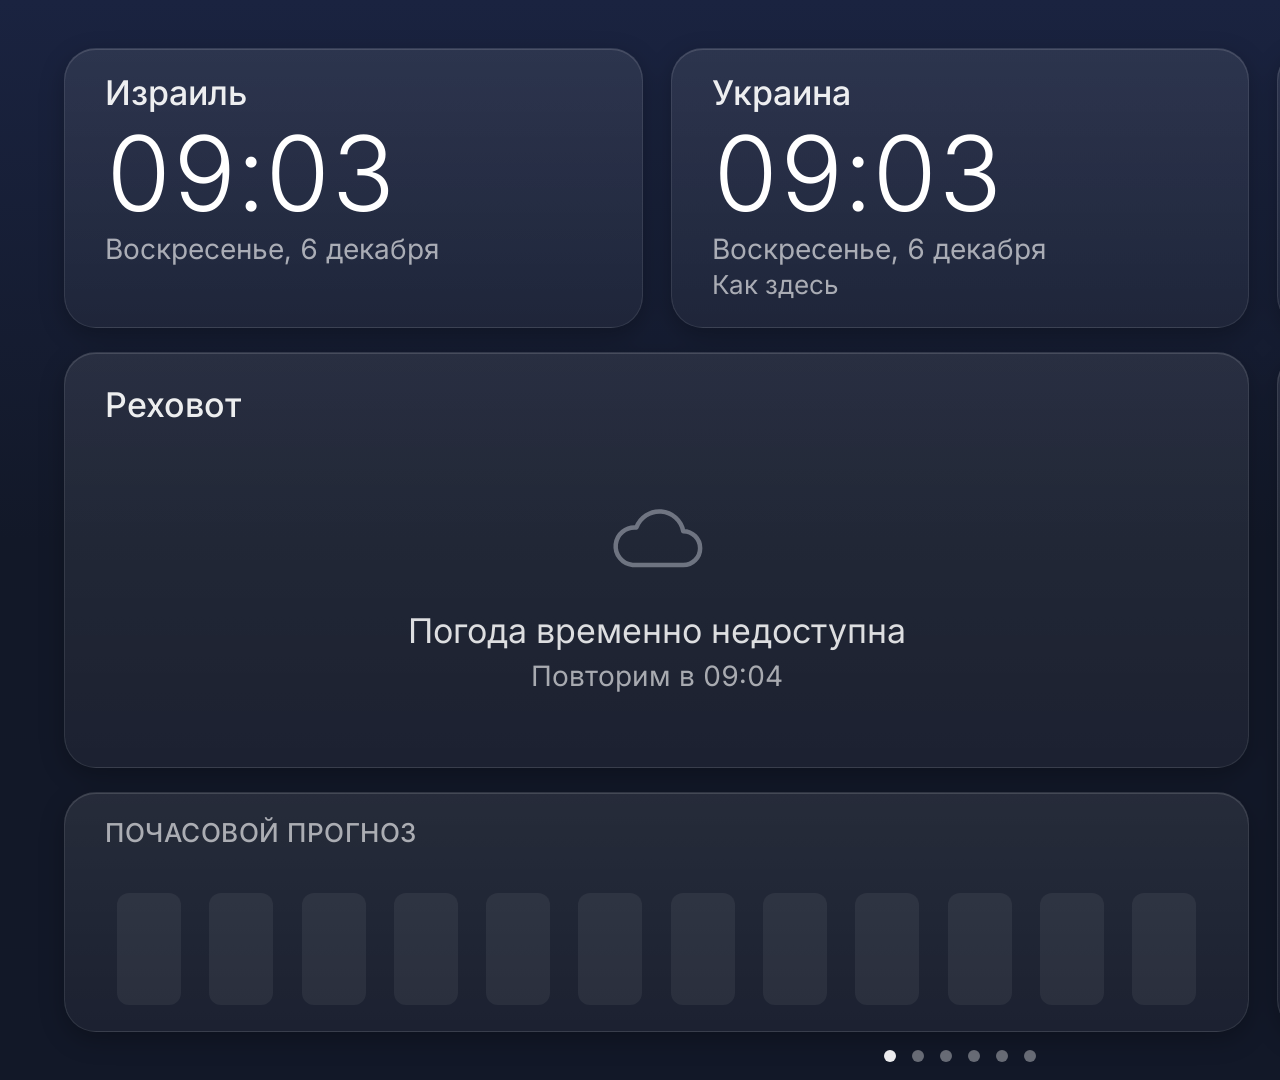
==== index.html @ 5fcef918 "Batch 8: Alerts screen, alert preview, language change refreshes the screen, showcase README in Hebr" ====
<!DOCTYPE html>
<html lang="ru">
<head>
<meta charset="utf-8">
<meta name="viewport" content="width=1920, height=1080">
<title>Home Dashboard</title>
<link rel="stylesheet" href="css/app.css">
<script src="$WEBAPIS/webapis/webapis.js"></script>
</head>
<body>
<div id="stage">
  <section id="screen-main" class="screen is-active">
    <section id="clocks" class="clocks"></section>
    <section class="main">
      <div class="col-left">
        <div id="now" class="card now"></div>
        <div class="card hourly-card">
          <div id="hourly" class="hourly"></div>
          <div id="status" class="status"></div>
        </div>
      </div>
      <div id="daily" class="card daily"></div>
    </section>
  </section>
  <section id="screen-israel" class="screen"></section>
  <section id="screen-news" class="screen"></section>
  <section id="screen-traffic" class="screen"></section>
  <section id="screen-map" class="screen"></section>
  <section id="screen-alerts" class="screen"></section>
  <div id="corner" class="corner"></div>
  <div id="dots" class="dots" dir="ltr"></div>
</div>
<div id="alert" class="alert" role="alert"></div>
<div id="toast" class="toast" role="status"></div>
<script src="js/config.js"></script>
<script src="js/i18n.js"></script>
<script src="js/tz.js"></script>
<script src="js/html.js"></script>
<script src="js/net.js"></script>
<script src="js/refresher.js"></script>
<script src="js/weather.js"></script>
<script src="js/news.js"></script>
<script src="js/ledger.js"></script>
<script src="js/traffic.js"></script>
<script src="js/trafficmap.js"></script>
<script src="js/alerts.js"></script>
<script src="js/alerts-history.js"></script>
<script src="js/screens.js"></script>
<script src="js/icons.js"></script>
<script src="js/view.js"></script>
<script src="js/view-israel.js"></script>
<script src="js/view-news.js"></script>
<script src="js/view-traffic.js"></script>
<script src="js/view-map.js"></script>
<script src="js/view-alert.js"></script>
<script src="js/view-alerts.js"></script>
<script src="js/player-behind.js"></script>
<script src="js/app.js"></script>
</body>
</html>
---- css/app.css ----
/* Home Dashboard — 1920×1080 TV layout, calm Apple-like dark style.
 * Chromium 47: no CSS custom properties, no grid, no backdrop-filter, no font-variant-numeric, no variable
 * fonts — flexbox, semi-transparent fills, static font files and -webkit-font-feature-settings instead.
 * Spacing scale: 8 · 16 · 24 · 32 · 40 (card gutter) · 28 (between cards) · 48/64 (page). Radius: 32 (cards).
 * Type: nothing below 24 px; secondary text never below 62 % white (≥ 4.5:1 on the lightest card). */

/* Inter (SIL OFL 1.1, fonts/OFL.txt): static Light / Regular / Medium, Latin + Cyrillic subsets, plus "≈". */
@font-face { font-family: "Inter"; font-weight: 300; src: url(../fonts/Inter-300-latin.woff2) format("woff2");
  unicode-range: U+0000-00FF, U+0131, U+0152-0153, U+02BB-02BC, U+02C6, U+02DA, U+02DC, U+0304, U+0308, U+0329, U+2000-206F, U+20AC, U+2122, U+2191, U+2193, U+2212, U+2215, U+FEFF, U+FFFD; }
@font-face { font-family: "Inter"; font-weight: 300; src: url(../fonts/Inter-300-cyrillic.woff2) format("woff2");
  unicode-range: U+0301, U+0400-045F, U+0490-0491, U+04B0-04B1, U+2116; }
@font-face { font-family: "Inter"; font-weight: 300; src: url(../fonts/Inter-300-approx.woff2) format("woff2"); unicode-range: U+2248; }
@font-face { font-family: "Inter"; font-weight: 400; src: url(../fonts/Inter-400-latin.woff2) format("woff2");
  unicode-range: U+0000-00FF, U+0131, U+0152-0153, U+02BB-02BC, U+02C6, U+02DA, U+02DC, U+0304, U+0308, U+0329, U+2000-206F, U+20AC, U+2122, U+2191, U+2193, U+2212, U+2215, U+FEFF, U+FFFD; }
@font-face { font-family: "Inter"; font-weight: 400; src: url(../fonts/Inter-400-cyrillic.woff2) format("woff2");
  unicode-range: U+0301, U+0400-045F, U+0490-0491, U+04B0-04B1, U+2116; }
@font-face { font-family: "Inter"; font-weight: 500; src: url(../fonts/Inter-500-latin.woff2) format("woff2");
  unicode-range: U+0000-00FF, U+0131, U+0152-0153, U+02BB-02BC, U+02C6, U+02DA, U+02DC, U+0304, U+0308, U+0329, U+2000-206F, U+20AC, U+2122, U+2191, U+2193, U+2212, U+2215, U+FEFF, U+FFFD; }
@font-face { font-family: "Inter"; font-weight: 500; src: url(../fonts/Inter-500-cyrillic.woff2) format("woff2");
  unicode-range: U+0301, U+0400-045F, U+0490-0491, U+04B0-04B1, U+2116; }
/* Hebrew (news headlines, the alert's original title): Noto Sans Hebrew Regular (SIL OFL 1.1, fonts/OFL-NotoSansHebrew.txt),
   the Hebrew block only, WOFF (Chromium 47 has no guaranteed WOFF2 for it), about 7 KB; loaded only when Hebrew is drawn. */
@font-face { font-family: "Noto Sans Hebrew"; font-weight: 400; src: url(../fonts/NotoSansHebrew-400-hebrew.woff) format("woff");
  unicode-range: U+0590-05FF, U+FB1D-FB4F; }

html, body {
  margin: 0; padding: 0; width: 1920px; height: 1080px; overflow: hidden;
  /* A soft sky over the upper half that fades into the flat base: half the painted area of a full-screen
     gradient (measured 8.0 → 5.1 ms software raster), low contrast against 8-bit banding. */
  background: #121828 linear-gradient(180deg, #1a2340 0%, #121828 100%) no-repeat 0 0;
  background-size: 100% 540px;
  color: #fff;
  font-family: "Inter", "Noto Sans Hebrew", "SamsungOne", "TizenSans", sans-serif;
  font-weight: 400;
  line-height: 1.2;
  -webkit-font-smoothing: antialiased;
  -webkit-font-feature-settings: "tnum" 1;
  font-feature-settings: "tnum" 1;
  cursor: none;
}
body { position: relative; }   /* contains and clips the shifted #stage: the document never grows, the root never repaints */
* { box-sizing: border-box; }

/* The burn-in shift moves this layer; will-change keeps it composited, so a shift repaints nothing. */
#stage {
  position: absolute; left: 0; top: 0; width: 1920px; height: 1080px;
  will-change: transform;
  -webkit-transition: -webkit-transform 6s ease-in-out; transition: transform 6s ease-in-out;
}

/* ---- screens: one on view; the others keep their DOM, invisible (never painted) and at rest in place ---- */
/* A staggered cross-fade: the old screen leaves in 0.3 s, the new one appears from 0.2 s and settles by 0.65 s, so
   the two never stand at half strength together. Total < FADE_MS (700 ms, js/app.js), whose reset runs unseen. */
.screen {
  position: absolute; left: 64px; top: 48px; right: 64px; bottom: 48px;
  display: flex; flex-direction: column;
  opacity: 0; visibility: hidden;
  -webkit-transition: opacity 0.3s ease, -webkit-transform 0.3s ease, visibility 0s linear 0.3s;
  transition: opacity 0.3s ease, transform 0.3s ease, visibility 0s linear 0.3s;
}
.screen.is-active {
  opacity: 1; visibility: visible;
  -webkit-transition: opacity 0.45s ease 0.2s, -webkit-transform 0.45s ease 0.2s, visibility 0s linear 0.2s;
  transition: opacity 0.45s ease 0.2s, transform 0.45s ease 0.2s, visibility 0s linear 0.2s;
}
/* Page dots in the bottom margin, Apple style: the current screen bright, the others quiet. */
.dots { position: absolute; left: 0; right: 0; bottom: 0; height: 48px; display: flex; align-items: center; justify-content: center; }
.dot { width: 12px; height: 12px; border-radius: 6px; margin: 0 8px; background: rgba(255, 255, 255, 0.36);
  -webkit-transition: background-color 0.6s ease; transition: background-color 0.6s ease; }
.dot.is-on { background: rgba(255, 255, 255, 0.92); }
/* The status corner: the right half of the bottom margin (the page dots keep the middle) — a nearby alert, and the
   alert feed's lost connection. Never an "all clear". js/view-alert.js shows fewer names when the line would not fit. */
.corner { position: absolute; left: 1024px; right: 64px; bottom: 0; height: 48px; display: flex; align-items: center; justify-content: flex-end; font-size: 24px; white-space: nowrap; overflow: hidden; }
.corner-line, .nearby, .alerts-offline { display: flex; align-items: center; flex: 0 0 auto; }
.nearby + .alerts-offline { -webkit-margin-start: 32px; }
.nearby { color: #ffc9c2; }
.nearby-dot { width: 10px; height: 10px; border-radius: 5px; -webkit-margin-end: 8px; background: #ff8f85; }
.alerts-offline { color: rgba(255, 255, 255, 0.62); }
.offline-dot { width: 10px; height: 10px; border-radius: 5px; -webkit-margin-end: 8px; border: 2px solid rgba(255, 207, 138, 0.9); }

/* ---- cards ------------------------------------------------------------------------------------ */
.card {
  position: relative;
  border-radius: 32px;
  background: rgba(255, 255, 255, 0.065);
  background: linear-gradient(180deg, rgba(255, 255, 255, 0.085) 0%, rgba(255, 255, 255, 0.045) 100%);
  border: 1px solid rgba(255, 255, 255, 0.09);
  box-shadow: inset 0 1px 0 rgba(255, 255, 255, 0.14), 0 8px 24px rgba(0, 0, 0, 0.25);   /* glass edge + soft lift */
  overflow: hidden;
}
.card-title {
  font-size: 26px; font-weight: 500; letter-spacing: 0.02em;
  -webkit-font-feature-settings: normal; font-feature-settings: normal;   /* tabular punctuation spaces "7-DAY" apart */
  color: rgba(255, 255, 255, 0.62);
  text-transform: uppercase;
}
.icon { display: block; fill: none; stroke-width: 3; stroke-linecap: round; stroke-linejoin: round; }
.ic-sun { stroke: #ffd58f; }
.ic-moon { stroke: #d8dcff; }
.ic-cloud { stroke: #e3e9f3; }
.ic-fog { stroke: rgba(227, 233, 243, 0.7); }
.ic-rain, .ic-drizzle { stroke: #8ec5ff; }
.ic-snow { stroke: #eaf5ff; fill: #eaf5ff; }
.ic-bolt { stroke: #ffe28f; }
.skeleton { border-radius: 12px; background: rgba(255, 255, 255, 0.06); }

/* ---- clocks ----------------------------------------------------------------------------------- */
/* Vertical budget (984 px inside the page padding): clocks 280 · 24 · current 416 · 24 · hourly 240. */
.clocks { display: flex; height: 280px; flex: 0 0 280px; }
.clock { flex: 1 1 0; -webkit-margin-end: 28px; padding: 24px 40px; display: flex; flex-direction: column; }
.clock:last-child { -webkit-margin-end: 0; }
.clock.is-night { background: linear-gradient(180deg, rgba(150, 160, 255, 0.075) 0%, rgba(255, 255, 255, 0.03) 100%); }
.clock-head { display: flex; align-items: center; height: 40px; }
.clock-city { font-size: 34px; font-weight: 500; color: rgba(255, 255, 255, 0.92); }
.clock-time { font-size: 104px; font-weight: 300; line-height: 1; height: 104px; margin-top: 8px; letter-spacing: -0.01em; white-space: nowrap; }
.clock-time .approx { font-size: 40px; color: rgba(255, 255, 255, 0.62); margin-right: 8px; vertical-align: 0.9em; }
.clock-time.is-unknown { font-size: 40px; font-weight: 400; line-height: 104px; color: rgba(255, 255, 255, 0.62); }
.clock-date { font-size: 28px; color: rgba(255, 255, 255, 0.62); margin-top: 8px; white-space: nowrap; }
.clock-meta { display: flex; align-items: center; justify-content: space-between; margin-top: auto; min-height: 36px; }
.clock-diff { font-size: 26px; color: rgba(255, 255, 255, 0.62); white-space: nowrap; }
.clock-weather { display: flex; align-items: center; }
.clock-weather .icon { width: 40px; height: 40px; -webkit-margin-end: 8px; stroke-width: 4.5; }
.clock-temp { font-size: 30px; font-weight: 400; color: rgba(255, 255, 255, 0.85); }
.clock-weather.is-stale .clock-temp { color: rgba(255, 255, 255, 0.62); }
.clock-weather.is-stale .icon { opacity: 0.62; }

/* ---- main area: the daily card is exactly one clock column wide, so the column seams line up ---- */
.main { display: flex; flex: 1 1 auto; margin-top: 24px; min-height: 0; }
.col-left { display: flex; flex-direction: column; flex: 1 1 auto; -webkit-margin-end: 28px; min-width: 0; }
.daily { flex: 0 0 auto; width: calc((100% - 56px) / 3); padding: 32px 40px; }

/* current weather */
.now { flex: 1 1 auto; padding: 32px 40px 24px; display: flex; flex-direction: column; }
.now-top { display: flex; justify-content: space-between; }
.now-main { min-width: 0; }
.now-place { font-size: 34px; font-weight: 500; color: rgba(255, 255, 255, 0.92); }
.now-temp { font-size: 136px; font-weight: 300; line-height: 1; margin-top: 4px; text-indent: -6px; }   /* optical alignment of the big digits */
.now.is-stale .now-temp { color: rgba(255, 255, 255, 0.62); }
.now-cond { font-size: 36px; color: rgba(255, 255, 255, 0.9); margin-top: 4px; }
.now-sub { font-size: 28px; color: rgba(255, 255, 255, 0.62); margin-top: 4px; white-space: nowrap; }
.now-sub span { display: inline-block; }
.now-sub span + span { -webkit-margin-start: 24px; }
.now-icon .icon { width: 210px; height: 210px; margin: 8px 0 0 0; stroke-width: 1.6; }
.now-icon .ic-cloud { fill: rgba(227, 233, 243, 0.1); }
.now-icon .ic-sun circle { fill: rgba(255, 213, 143, 0.18); }
.now-icon .ic-moon path { fill: rgba(216, 220, 255, 0.14); }
.details { display: flex; margin-top: auto; padding-top: 16px; border-top: 1px solid rgba(255, 255, 255, 0.08); }
.detail { flex: 1 1 0; display: flex; align-items: center; }
.detail .icon { width: 44px; height: 44px; -webkit-margin-end: 16px; flex: 0 0 44px; stroke-width: 4; }
.detail .icon g { stroke: rgba(255, 255, 255, 0.72); }                  /* one quiet tint for detail glyphs */
.detail-text { display: flex; flex-direction: column; }
.detail-label { font-size: 24px; color: rgba(255, 255, 255, 0.62); }
.detail-value { font-size: 30px; color: rgba(255, 255, 255, 0.92); white-space: nowrap; }
/* no data yet / unavailable: one calm message in the middle of the card */
.empty-state { flex: 1 1 auto; display: flex; flex-direction: column; align-items: center; justify-content: center; text-align: center; }
.empty-state .icon { width: 120px; height: 120px; stroke-width: 2.4; opacity: 0.4; }
.empty-text { font-size: 34px; color: rgba(255, 255, 255, 0.85); margin-top: 16px; }
.empty-sub { font-size: 28px; color: rgba(255, 255, 255, 0.62); margin-top: 8px; }

/* hourly strip */
.hourly-card { flex: 0 0 240px; margin-top: 24px; padding: 24px 40px; }
.hours { display: flex; justify-content: space-between; margin-top: 8px; }
.hour { display: flex; flex-direction: column; align-items: center; width: 88px; }
.hour-label { font-size: 24px; color: rgba(255, 255, 255, 0.62); white-space: nowrap; }
.hour.is-now .hour-label { color: #fff; font-weight: 500; }
.hour .icon { width: 52px; height: 52px; margin-top: 8px; stroke-width: 3.5; }
.hour-pop { font-size: 24px; color: #8ec5ff; height: 24px; line-height: 24px; }
.hour-temp { font-size: 32px; color: rgba(255, 255, 255, 0.92); }
.hour.is-empty .skeleton { width: 64px; height: 112px; margin-top: 8px; }
.status { position: absolute; right: 40px; top: 24px; font-size: 24px; color: rgba(255, 255, 255, 0.62); display: flex; align-items: center; }
.status-dot { width: 10px; height: 10px; border-radius: 5px; -webkit-margin-end: 8px; background: rgba(140, 230, 180, 0.7); }
.status.is-stale { color: rgba(255, 214, 150, 0.85); }
.status.is-stale .status-dot { background: #ffcf8a; }
.status.is-failed { color: rgba(255, 214, 150, 0.85); }        /* a failure the header says (e.g. both news feeds down): amber like stale */
.status.is-failed .status-dot { background: #ffcf8a; }

/* 7-day list */
.days { margin-top: 8px; }
.day { display: flex; align-items: center; height: 82px; border-top: 1px solid rgba(255, 255, 255, 0.07); }
.day:first-child { border-top: 0; }
.day-name { width: 136px; font-size: 30px; color: rgba(255, 255, 255, 0.92); white-space: nowrap; }
/* the icon is centred on the row; the chance of rain hangs below it and never moves it */
.day-icon { position: relative; width: 72px; height: 82px; }
.day-icon .icon { position: absolute; left: 14px; top: 19px; width: 44px; height: 44px; stroke-width: 4; }
.day-pop { position: absolute; left: 0; right: 0; top: 61px; text-align: center; font-size: 24px; line-height: 20px; color: #8ec5ff; }
.day-min { width: 72px; text-align: end; font-size: 30px; color: rgba(255, 255, 255, 0.62); }
.day-max { width: 72px; text-align: end; font-size: 30px; color: rgba(255, 255, 255, 0.95); }
.range { position: relative; flex: 1 1 auto; height: 16px; -webkit-margin-start: 16px; -webkit-margin-end: 8px; }
.range:before { content: ""; position: absolute; left: 0; right: 0; top: 4px; height: 8px; border-radius: 4px; background: rgba(255, 255, 255, 0.1); }
/* each fill shows its slice of one week-wide gradient (background-size / -position set per bar) */
.range-fill { position: absolute; top: 4px; height: 8px; border-radius: 4px; background-repeat: no-repeat;
  background-image: linear-gradient(90deg, #8fd0ff 0%, #b9e6c9 50%, #ffcf8a 100%); }
.range-dot { position: absolute; top: 0; width: 16px; height: 16px; border-radius: 8px; background: #fff; border: 3px solid #1c2440; }
.day.is-empty .skeleton { flex: 1 1 auto; height: 24px; }

/* ---- News, Traffic and the alert are mostly words: proportional figures (tabular ones space out hyphens, as in
   "Тель-Авив"); only the figures that change in place stay tabular. */
#screen-news, #screen-traffic, #screen-map, #screen-alerts, .corner, .alert { -webkit-font-feature-settings: normal; font-feature-settings: normal; }
.screen-status, .news-time, .tw-time, .tw-km, .chip, .alert-since { -webkit-font-feature-settings: "tnum" 1; font-feature-settings: "tnum" 1; }

/* ---- Israel weather: three region cards on the clocks' grid; the day rows are the main 7-day list's (.day) ---- */
.israel-body { flex-direction: row; }
.region { flex: 1 1 0; min-width: 0; -webkit-margin-end: 28px; padding: 28px 40px 24px; display: flex; flex-direction: column; }
.region:last-child { -webkit-margin-end: 0; }
.region-head { display: flex; align-items: baseline; white-space: nowrap; -webkit-font-feature-settings: normal; font-feature-settings: normal; }   /* words: no spaced hyphens */
.region-name { font-size: 34px; font-weight: 500; color: rgba(255, 255, 255, 0.92); }
.region-city { -webkit-margin-start: 16px; font-size: 26px; color: rgba(255, 255, 255, 0.62); }
.region-now { display: flex; justify-content: space-between; align-items: center; margin-top: 8px; }
.region-temp { font-size: 136px; font-weight: 300; line-height: 1; margin-top: 8px; text-indent: -6px; }   /* the main card's figure */
.region.is-stale .region-temp { color: rgba(255, 255, 255, 0.62); }
.region-cond { margin-top: 8px; font-size: 34px; color: rgba(255, 255, 255, 0.9); white-space: nowrap; }   /* its own line: «Преимущественно ясно» never meets the icon */
.region-icon .icon { width: 168px; height: 168px; stroke-width: 1.7; }
.region-icon .ic-cloud { fill: rgba(227, 233, 243, 0.1); }
.region-icon .ic-sun circle { fill: rgba(255, 213, 143, 0.18); }
.region-icon .ic-moon path { fill: rgba(216, 220, 255, 0.14); }
.region-sub { margin-top: 8px; font-size: 28px; color: rgba(255, 255, 255, 0.62); }
.region-part { display: inline-block; white-space: nowrap; }   /* «Вітер 14 км/год» whole: the line wraps only between the parts */
/* the days fill the rest of the card, rows spread evenly: no empty band at the bottom */
.region-days-title { margin-top: 32px; }
.region .days { margin-top: 8px; flex: 1 1 auto; display: flex; flex-direction: column; justify-content: space-between; }

/* ---- News and Traffic share a header: the screen's name on the left, its status line on the right ------- */
/* The header reserves two lines (72 px): the title and the status line share the first 48 px, the traffic note has the
   24 px under them, so a note never moves the status line or anything below (the body starts at the same y). */
.screen-head { display: flex; align-items: flex-start; justify-content: space-between; height: 72px; flex: 0 0 72px; padding: 0 41px; }
.screen-title { margin: 0; height: 48px; line-height: 48px; font-size: 40px; font-weight: 500; color: rgba(255, 255, 255, 0.92); letter-spacing: -0.005em; }
.status.screen-status { position: static; height: 48px; }
.head-side { display: flex; flex-direction: column; align-items: flex-end; }   /* the status line, and under it the note */
.status-note { display: none; font-size: 24px; line-height: 24px; color: rgba(255, 214, 150, 0.85); white-space: nowrap; }
.status-note.is-on { display: block; }
.screen-body { display: flex; flex: 1 1 auto; min-height: 0; }
.ic-car, .ic-news, .ic-warning { stroke: rgba(255, 255, 255, 0.85); }

/* ---- News: two columns («Израиль», «Экономика Израиля»), five row slots each; the slots of both columns have one
   height, so row n on the left and on the right start on one line. A headline is a fixed two-line box. ---------- */
.news-body { flex-direction: row; }
.news-col { flex: 1 1 0; min-width: 0; padding: 28px 40px 16px; display: flex; flex-direction: column; }
.news-col + .news-col { -webkit-margin-start: 28px; }
.news-col-head { display: flex; align-items: center; height: 48px; flex: 0 0 48px; white-space: nowrap; }
.src-dot { width: 12px; height: 12px; border-radius: 6px; -webkit-margin-end: 16px; flex: 0 0 12px; }
.src-dot.src-newsru, .src-dot.src-ynet, .src-dot.src-pravda { background: #8ec5ff; }        /* the news column */
.src-dot.src-newsrufin, .src-dot.src-globes, .src-dot.src-epravda { background: #c9b8ff; }  /* the economy column: a source colour, never the fresh status green */
.news-col-title { font-size: 34px; font-weight: 500; color: rgba(255, 255, 255, 0.92); }
.news-col-head .src-name { -webkit-margin-start: 16px; font-size: 24px; color: rgba(255, 255, 255, 0.62); }
.news-col-state { -webkit-margin-start: auto; -webkit-padding-start: 16px; font-size: 24px; color: rgba(255, 214, 150, 0.85); }
.news-rows { flex: 1 1 auto; min-height: 0; display: flex; flex-direction: column; margin-top: 8px; }
.news-row { flex: 1 1 0; min-height: 0; display: flex; flex-direction: column; justify-content: center; border-top: 1px solid rgba(255, 255, 255, 0.07); }
.news-row:first-child { border-top: 0; }
.news-time { font-size: 24px; color: rgba(255, 255, 255, 0.62); white-space: nowrap; }
/* Two lines at most, always two lines tall: no measuring, and row n lines up across the columns; a longer headline ends
   with an ellipsis (on the left in Hebrew). */
.news-title { margin-top: 6px; height: 80px; overflow: hidden; font-size: 32px; line-height: 40px; color: rgba(255, 255, 255, 0.92);
  display: -webkit-box; -webkit-box-orient: vertical; -webkit-line-clamp: 2; }
.news-col-empty { flex: 1 1 auto; display: flex; align-items: center; justify-content: center; font-size: 28px; color: rgba(255, 255, 255, 0.62); }
.news-col-empty.is-failed { color: rgba(255, 214, 150, 0.85); }   /* a failure, amber like .news-col-state — never a neutral "no data" */
.news-empty, .traffic-empty { flex: 1 1 auto; display: flex; }

/* ---- Traffic: two columns of five widgets (routes «Города», «Рядом»; the main roads are on the map screen), one
   rhythm: 28 px between widgets and between the columns. Every widget has the same three rows — name + chip, time +
   length, bar — so rows line up across the screen. ---- */
.traffic-body { flex-direction: row; }
.tcol { flex: 1 1 0; min-width: 0; display: flex; flex-direction: column; -webkit-margin-end: 28px; }
.tcol:last-child { -webkit-margin-end: 0; }
.tcol-title { height: 32px; flex: 0 0 32px; line-height: 32px; padding: 0 24px; white-space: nowrap; }
.tw { flex: 1 1 0; min-height: 0; margin-top: 28px; padding: 18px 24px 20px; display: flex; flex-direction: column; justify-content: space-between; border-radius: 28px; }
.tw-top { display: flex; justify-content: space-between; align-items: center; }
.tw-name { min-width: 0; font-size: 28px; font-weight: 500; color: rgba(255, 255, 255, 0.92); white-space: nowrap; }
.tw-mid { display: flex; justify-content: space-between; align-items: baseline; }
.tw-time { font-size: 52px; font-weight: 300; line-height: 1; white-space: nowrap; letter-spacing: -0.01em; }
.tw-time .unit { font-size: 30px; color: rgba(255, 255, 255, 0.62); }   /* "38 мин": the figure leads */
.tw.is-stale .tw-time { color: rgba(255, 255, 255, 0.62); }
.tw-time.is-none { color: rgba(255, 255, 255, 0.62); }   /* no time: a quiet dash keeps the slot (62 % = the legibility floor) */
.tw-km, .tnodata { font-size: 24px; color: rgba(255, 255, 255, 0.62); white-space: nowrap; }
.chip { flex: 0 0 auto; -webkit-margin-start: 12px; padding: 2px 12px; border-radius: 18px; font-size: 24px; font-weight: 500; white-space: nowrap; }
.chip.lv-ok { color: #a3eac4; background: rgba(140, 230, 180, 0.13); }
.chip.lv-slow { color: #ffd59a; background: rgba(255, 207, 138, 0.13); }
.chip.lv-jam { color: #ffaaa1; background: rgba(255, 140, 128, 0.15); }
.tw.is-stale .chip { color: rgba(255, 255, 255, 0.62); background: rgba(255, 255, 255, 0.08); }   /* quiet, not faded: 62 % white is the legibility floor */
/* the time bar: the free-flow part quiet, the delay in the level's colour */
.tbar { position: relative; height: 8px; border-radius: 4px; background: rgba(255, 255, 255, 0.07); overflow: hidden; }
.tbar-free { position: absolute; left: 0; top: 0; bottom: 0; border-radius: 4px; background: rgba(255, 255, 255, 0.3); }
.tbar-delay { position: absolute; top: 0; bottom: 0; border-radius: 0 4px 4px 0; }
.tbar-delay.lv-ok { background: #8ce6b4; }
.tbar-delay.lv-slow { background: #ffcf8a; }
.tbar-delay.lv-jam { background: #ff8f80; }

/* ---- Traffic map: one Mapbox live-traffic image filling the glass card, a home dot on Rehovot, the attribution ---- */
.map-card { flex: 1 1 auto; background: #0e1424; }   /* the night map's own ground until the image is in */
.map-layer { position: absolute; left: 0; top: 0; right: 0; bottom: 0; }
.map-img { position: absolute; left: 0; top: 0; width: 100%; height: 100%; display: block; }
/* Rehovot: a small white dot with a soft halo, placed by js (Web Mercator); hidden until there is an image under it */
.map-home { display: none; position: absolute; width: 16px; height: 16px; margin: -8px 0 0 -8px; border-radius: 8px;
  background: #fff; box-shadow: 0 0 0 6px rgba(255, 255, 255, 0.18); }
.map-card.no-image .map-home, .map-card.no-image .map-attribution { visibility: hidden; }
/* the attribution Mapbox requires, small and quiet in the corner over the sea (bottom-left in every language: Jerusalem's
   label sits in the bottom-right corner) */
.map-attribution { position: absolute; left: 24px; bottom: 16px; padding: 4px 12px; border-radius: 12px; background: rgba(14, 20, 36, 0.7);
  font-size: 24px; color: rgba(255, 255, 255, 0.72); direction: ltr; white-space: nowrap; }
.map-note { display: none; }
.map-note.is-on { position: absolute; left: 0; right: 0; top: 50%; margin-top: -32px; display: flex; justify-content: center; }
.map-note-text { padding: 12px 32px; border-radius: 32px; background: rgba(14, 20, 36, 0.82); font-size: 32px; color: rgba(255, 255, 255, 0.85); }
.map-empty { flex: 1 1 auto; display: flex; }

/* ---- The Israel alert: over every screen, deep red and calm; a slow pulse of light (opacity only) ------- */
.alert {
  position: fixed; left: 0; top: 0; width: 1920px; height: 1080px; z-index: 10; overflow: hidden;
  background: #3d0a12 linear-gradient(180deg, #5a111b 0%, #2c070c 100%);
  opacity: 0; visibility: hidden;
  -webkit-transition: opacity 0.5s ease, visibility 0s linear 0.5s; transition: opacity 0.5s ease, visibility 0s linear 0.5s;
}
.alert.is-on { opacity: 1; visibility: visible; -webkit-transition: opacity 0.5s ease, visibility 0s; transition: opacity 0.5s ease, visibility 0s; }
.alert-pulse { position: absolute; left: 0; top: 0; right: 0; bottom: 0; opacity: 0.35;
  background: radial-gradient(ellipse 60% 55% at 50% 45%, rgba(255, 96, 104, 0.42) 0%, rgba(255, 96, 104, 0) 70%); }
.alert.is-on .alert-pulse { will-change: opacity; -webkit-animation: alert-pulse 2.6s ease-in-out infinite alternate; animation: alert-pulse 2.6s ease-in-out infinite alternate; }
@-webkit-keyframes alert-pulse { from { opacity: 0.3; } to { opacity: 1; } }
@keyframes alert-pulse { from { opacity: 0.3; } to { opacity: 1; } }
.alert-body { position: absolute; left: 160px; right: 160px; top: 0; bottom: 0; display: flex; flex-direction: column; align-items: center; justify-content: center; text-align: center; }
.alert-body .icon { width: 128px; height: 128px; stroke-width: 2.6; }
.alert-body .ic-warning { stroke: #ffd9d5; }
.alert-kind { margin-top: 32px; font-size: 104px; font-weight: 500; line-height: 1.1; letter-spacing: -0.015em; color: #fff; }
.alert-orig { margin-top: 16px; font-size: 40px; line-height: 48px; color: rgba(255, 255, 255, 0.8); }   /* a sub-line of the title: the 16 px of .alert-since under .alert-areas; its own right-to-left block (js/view-alert.js) */
.alert-areas { margin-top: 32px; font-size: 64px; color: #ffe6e3; line-height: 1.2; }
.alert-areas.is-many { font-size: 48px; }
.alert-area { display: inline-block; white-space: nowrap; }   /* a name never breaks at its hyphen; lines break between names */
.alert-since { margin-top: 16px; font-size: 36px; color: rgba(255, 255, 255, 0.75); }
/* The feed lost while the alert is up: said inside the overlay, in warm amber (about 8:1 on the deep red). */
.alert-offline { display: flex; align-items: center; justify-content: center; margin-top: 16px; font-size: 32px; color: #ffd59a; }
.alert-offline .offline-dot { width: 14px; height: 14px; border-radius: 7px; -webkit-margin-end: 12px; border: 2px solid #ffd59a; }
.alert-instr { margin-top: 48px; padding: 16px 40px; border-radius: 40px; font-size: 40px; line-height: 48px; color: #fff; background: rgba(255, 255, 255, 0.1); }
/* The owner's preview (the blue key): the same overlay under a white band that cannot be mistaken for the alert. */
.alert-preview { position: absolute; left: 0; right: 0; top: 0; height: 104px; z-index: 1; display: flex; align-items: center; justify-content: center;
  font-size: 44px; font-weight: 500; color: #5a111b; background: #fff; }
.alert.is-preview .alert-body { top: 104px; }

/* ---- The Alerts screen: home and nearby at the start, the recent alerts in Israel at the end ---------------- */
.al-body { -webkit-align-items: stretch; align-items: stretch; }
.al-side { display: flex; flex-direction: column; width: 720px; flex: 0 0 720px; }
.al-home { flex: 1 1 auto; display: flex; flex-direction: column; align-items: center; justify-content: center; text-align: center; padding: 32px 40px; }
.al-home .icon { width: 112px; height: 112px; stroke-width: 2.6; }
.ic-shield { stroke: #8ce6b4; }
.al-home .ic-warning { stroke: #ffb4ab; }
.al-home.is-offline .ic-warning { stroke: #ffcf8a; }
.al-home.is-alert { background: linear-gradient(180deg, rgba(200, 40, 52, 0.42) 0%, rgba(120, 20, 30, 0.32) 100%); }
.al-home-main { margin-top: 24px; font-size: 64px; font-weight: 500; line-height: 1.15; color: #fff; }
.al-home.is-offline .al-home-main { font-size: 40px; color: #ffd59a; }
.al-home-place { margin-top: 16px; font-size: 40px; color: rgba(255, 255, 255, 0.85); }
.al-home-sub { margin-top: 16px; font-size: 28px; color: rgba(255, 255, 255, 0.62); }
.al-near { flex: 0 0 auto; margin-top: 28px; padding: 28px 40px 32px; }
.al-near-text { margin-top: 12px; font-size: 34px; line-height: 1.25; color: rgba(255, 255, 255, 0.92); }
.al-near.is-alert .al-near-text { color: #ffc9c2; }
.al-near-places { margin-top: 12px; font-size: 24px; line-height: 1.35; color: rgba(255, 255, 255, 0.62); }
.al-recent { flex: 1 1 auto; min-width: 0; -webkit-margin-start: 28px; padding: 28px 40px 16px; display: flex; flex-direction: column; }
.al-rows { flex: 1 1 auto; min-height: 0; display: flex; flex-direction: column; margin-top: 8px; }
.al-row { flex: 0 0 104px; display: flex; align-items: center; border-top: 1px solid rgba(255, 255, 255, 0.07); }
.al-row:first-child { border-top: 0; }
.al-time { flex: 0 0 200px; font-size: 28px; color: rgba(255, 255, 255, 0.62); white-space: nowrap;
  -webkit-font-feature-settings: "tnum" 1; font-feature-settings: "tnum" 1; }
.al-kind { flex: 0 0 360px; -webkit-padding-end: 24px; font-size: 30px; font-weight: 500; line-height: 38px; color: rgba(255, 255, 255, 0.92); }
.al-areas { flex: 1 1 auto; min-width: 0; font-size: 28px; line-height: 38px; color: rgba(255, 255, 255, 0.8); }
/* Untranslated Hebrew in a left-to-right row: read right to left, but lined up with its column's left edge. */
html[dir="ltr"] .al-kind[dir="rtl"], html[dir="ltr"] .al-areas[dir="rtl"] { text-align: left; }
.al-name { white-space: nowrap; }   /* a place name never breaks at its hyphen */
.al-recent-empty { flex: 1 1 auto; display: flex; align-items: center; justify-content: center; text-align: center; font-size: 32px; color: rgba(255, 255, 255, 0.62); }
.al-recent-empty.is-failed { color: rgba(255, 214, 150, 0.85); }

/* ---- The language toast: the new language's name in its own words, a moment in the lower middle, then gone ---- */
.toast { position: fixed; left: 50%; bottom: 120px; z-index: 20; width: 480px; margin-left: -240px; padding: 20px 0; border-radius: 40px;
  text-align: center; font-size: 40px; font-weight: 500; color: #fff; background: rgba(14, 20, 36, 0.9);
  box-shadow: inset 0 1px 0 rgba(255, 255, 255, 0.14), 0 8px 24px rgba(0, 0, 0, 0.35);
  opacity: 0; visibility: hidden; -webkit-transition: opacity 0.3s ease, visibility 0s linear 0.3s; transition: opacity 0.3s ease, visibility 0s linear 0.3s; }
.toast.is-on { opacity: 1; visibility: visible; -webkit-transition: opacity 0.2s ease, visibility 0s; transition: opacity 0.2s ease, visibility 0s; }

/* ---- Hebrew: the whole layout right to left. Flex rows, the -webkit-margin-start / -end above and text-align: end
   mirror by themselves; here only what is placed by left / right or drawn from the left. Figures stay left to right
   (js/i18n.js ltr()). The page dots and ◀ ▶ stay physical (index.html: the dots are dir="ltr"). ---- */
[dir="rtl"] .status { right: auto; left: 40px; }
[dir="rtl"] .corner { left: 64px; right: 1024px; }
[dir="rtl"] .clock-time { direction: ltr; text-align: right; }   /* "≈" before the time, as in every language */
[dir="rtl"] .now-temp, [dir="rtl"] .region-temp { text-indent: 0; }
/* a range bar and a time bar fill from the right: the coldest end next to the low temperature, the trip from the start */
[dir="rtl"] .range, [dir="rtl"] .tbar { -webkit-transform: scaleX(-1); transform: scaleX(-1); }
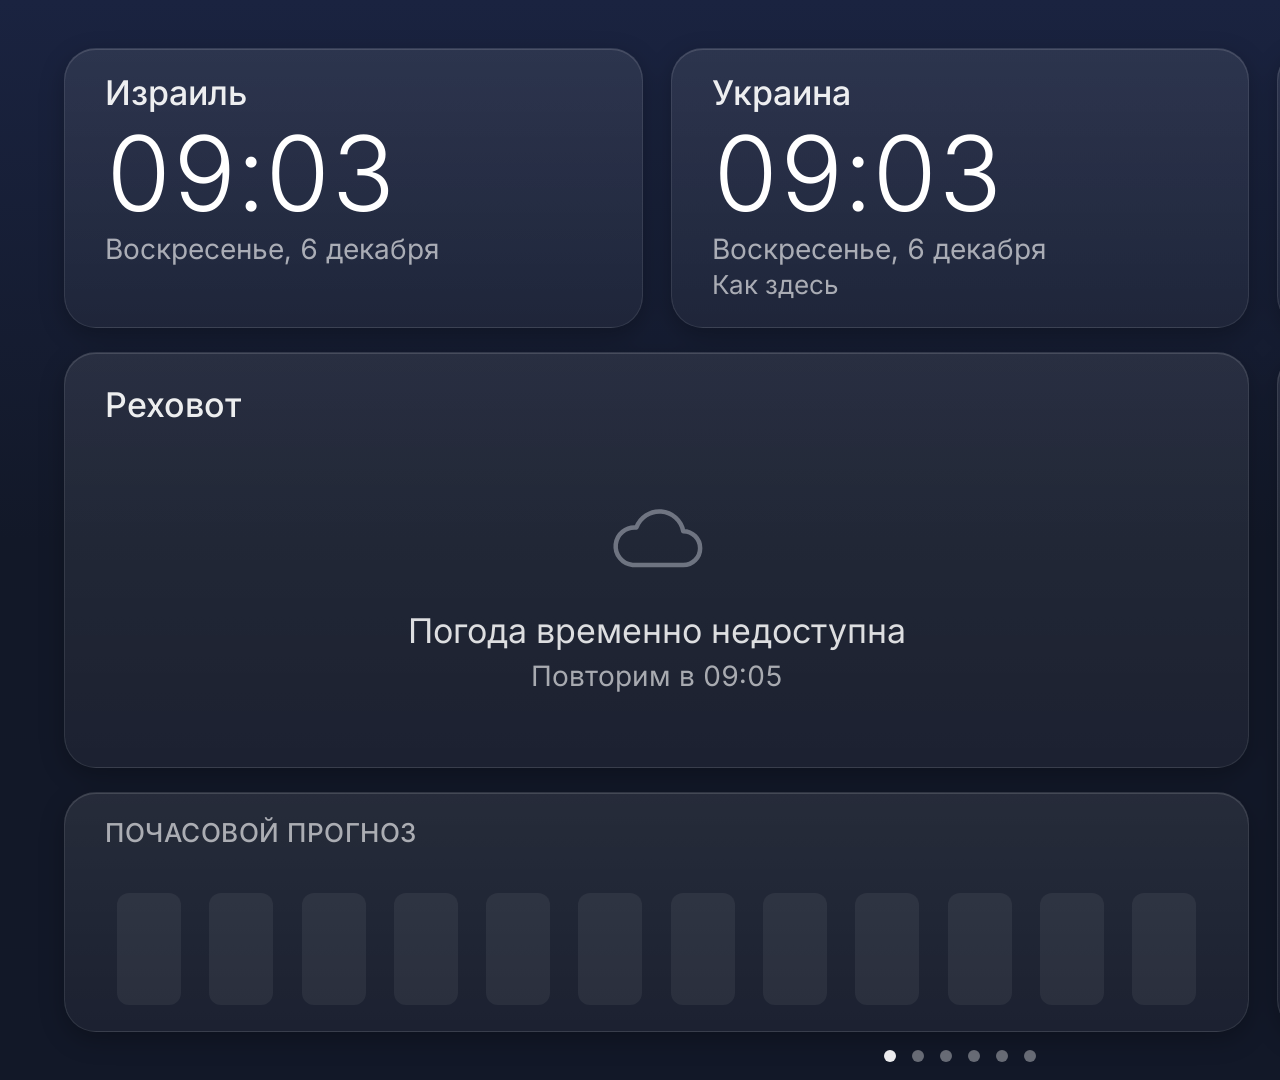
==== commit 5df4e330: "Batch 9: a Rehovot alert opens the Alerts screen with a chime; other alerts are only listed - Alerts" ====
--- a/index.html
+++ b/index.html
@@ -30,7 +30,6 @@
   <div id="corner" class="corner"></div>
   <div id="dots" class="dots" dir="ltr"></div>
 </div>
-<div id="alert" class="alert" role="alert"></div>
 <div id="toast" class="toast" role="status"></div>
 <script src="js/config.js"></script>
 <script src="js/i18n.js"></script>
@@ -46,6 +45,7 @@
 <script src="js/alerts.js"></script>
 <script src="js/alerts-history.js"></script>
 <script src="js/screens.js"></script>
+<script src="js/alert-sound.js"></script>
 <script src="js/icons.js"></script>
 <script src="js/view.js"></script>
 <script src="js/view-israel.js"></script>
--- a/css/app.css
+++ b/css/app.css
@@ -301,20 +301,21 @@
 .map-note-text { padding: 12px 32px; border-radius: 32px; background: rgba(14, 20, 36, 0.82); font-size: 32px; color: rgba(255, 255, 255, 0.85); }
 .map-empty { flex: 1 1 auto; display: flex; }
 
-/* ---- The Israel alert: over every screen, deep red and calm; a slow pulse of light (opacity only) ------- */
+/* ---- The alert at home: the Alerts screen becomes it, filling the screen, deep red and calm; a slow pulse of light
+   (opacity only). `inherit`, never `visible`: on a hidden screen the layer stays hidden with it. ------------------ */
 .alert {
-  position: fixed; left: 0; top: 0; width: 1920px; height: 1080px; z-index: 10; overflow: hidden;
+  position: absolute; left: 0; top: 0; right: 0; bottom: 0; z-index: 1; overflow: hidden; border-radius: 32px;
   background: #3d0a12 linear-gradient(180deg, #5a111b 0%, #2c070c 100%);
   opacity: 0; visibility: hidden;
   -webkit-transition: opacity 0.5s ease, visibility 0s linear 0.5s; transition: opacity 0.5s ease, visibility 0s linear 0.5s;
 }
-.alert.is-on { opacity: 1; visibility: visible; -webkit-transition: opacity 0.5s ease, visibility 0s; transition: opacity 0.5s ease, visibility 0s; }
+.alert.is-on { opacity: 1; visibility: inherit; -webkit-transition: opacity 0.5s ease, visibility 0s; transition: opacity 0.5s ease, visibility 0s; }
 .alert-pulse { position: absolute; left: 0; top: 0; right: 0; bottom: 0; opacity: 0.35;
   background: radial-gradient(ellipse 60% 55% at 50% 45%, rgba(255, 96, 104, 0.42) 0%, rgba(255, 96, 104, 0) 70%); }
 .alert.is-on .alert-pulse { will-change: opacity; -webkit-animation: alert-pulse 2.6s ease-in-out infinite alternate; animation: alert-pulse 2.6s ease-in-out infinite alternate; }
 @-webkit-keyframes alert-pulse { from { opacity: 0.3; } to { opacity: 1; } }
 @keyframes alert-pulse { from { opacity: 0.3; } to { opacity: 1; } }
-.alert-body { position: absolute; left: 160px; right: 160px; top: 0; bottom: 0; display: flex; flex-direction: column; align-items: center; justify-content: center; text-align: center; }
+.alert-body { position: absolute; left: 96px; right: 96px; top: 0; bottom: 0; display: flex; flex-direction: column; align-items: center; justify-content: center; text-align: center; }
 .alert-body .icon { width: 128px; height: 128px; stroke-width: 2.6; }
 .alert-body .ic-warning { stroke: #ffd9d5; }
 .alert-kind { margin-top: 32px; font-size: 104px; font-weight: 500; line-height: 1.1; letter-spacing: -0.015em; color: #fff; }
@@ -323,11 +324,11 @@
 .alert-areas.is-many { font-size: 48px; }
 .alert-area { display: inline-block; white-space: nowrap; }   /* a name never breaks at its hyphen; lines break between names */
 .alert-since { margin-top: 16px; font-size: 36px; color: rgba(255, 255, 255, 0.75); }
-/* The feed lost while the alert is up: said inside the overlay, in warm amber (about 8:1 on the deep red). */
+/* The feed lost while the alert is up: said inside the alert, in warm amber (about 8:1 on the deep red). */
 .alert-offline { display: flex; align-items: center; justify-content: center; margin-top: 16px; font-size: 32px; color: #ffd59a; }
 .alert-offline .offline-dot { width: 14px; height: 14px; border-radius: 7px; -webkit-margin-end: 12px; border: 2px solid #ffd59a; }
 .alert-instr { margin-top: 48px; padding: 16px 40px; border-radius: 40px; font-size: 40px; line-height: 48px; color: #fff; background: rgba(255, 255, 255, 0.1); }
-/* The owner's preview (the blue key): the same overlay under a white band that cannot be mistaken for the alert. */
+/* The owner's preview (the blue key): the same alert under a white band that cannot be mistaken for the alert. */
 .alert-preview { position: absolute; left: 0; right: 0; top: 0; height: 104px; z-index: 1; display: flex; align-items: center; justify-content: center;
   font-size: 44px; font-weight: 500; color: #5a111b; background: #fff; }
 .alert.is-preview .alert-body { top: 104px; }
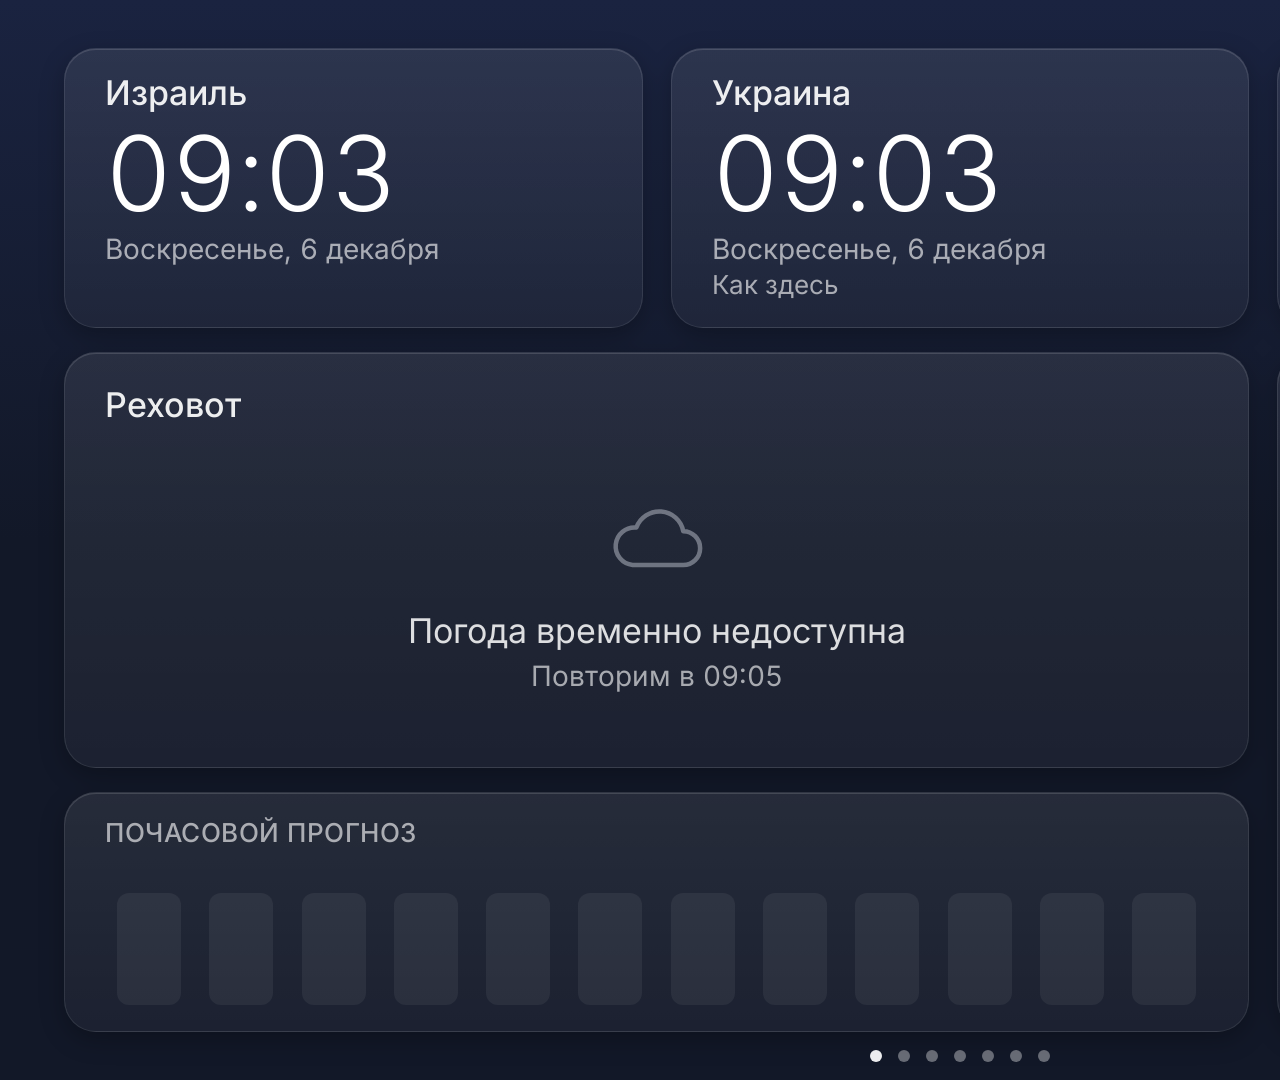
==== commit a4ac353f: "Batch 11: Markets screen — currencies, US/Israeli shares, crypto, US indices, commodities - A new sc" ====
--- a/index.html
+++ b/index.html
@@ -24,14 +24,19 @@
   </section>
   <section id="screen-israel" class="screen"></section>
   <section id="screen-news" class="screen"></section>
+  <section id="screen-markets" class="screen"></section>
   <section id="screen-traffic" class="screen"></section>
   <section id="screen-map" class="screen"></section>
   <section id="screen-alerts" class="screen"></section>
   <div id="corner" class="corner"></div>
   <div id="dots" class="dots" dir="ltr"></div>
+  <div id="banner" class="banner" role="status"></div>
 </div>
 <div id="toast" class="toast" role="status"></div>
+<div id="city" class="city" role="dialog"></div>
 <script src="js/config.js"></script>
+<script src="js/cities.js"></script>
+<script src="js/homecity.js"></script>
 <script src="js/i18n.js"></script>
 <script src="js/tz.js"></script>
 <script src="js/html.js"></script>
@@ -43,17 +48,23 @@
 <script src="js/traffic.js"></script>
 <script src="js/trafficmap.js"></script>
 <script src="js/alerts.js"></script>
+<script src="js/onview.js"></script>
 <script src="js/alerts-history.js"></script>
+<script src="js/markets.js"></script>
 <script src="js/screens.js"></script>
 <script src="js/alert-sound.js"></script>
+<script src="js/chime.js"></script>
 <script src="js/icons.js"></script>
 <script src="js/view.js"></script>
 <script src="js/view-israel.js"></script>
 <script src="js/view-news.js"></script>
+<script src="js/view-markets.js"></script>
 <script src="js/view-traffic.js"></script>
 <script src="js/view-map.js"></script>
 <script src="js/view-alert.js"></script>
 <script src="js/view-alerts.js"></script>
+<script src="js/view-banner.js"></script>
+<script src="js/view-city.js"></script>
 <script src="js/player-behind.js"></script>
 <script src="js/app.js"></script>
 </body>
--- a/css/app.css
+++ b/css/app.css
@@ -14,6 +14,10 @@
   unicode-range: U+0000-00FF, U+0131, U+0152-0153, U+02BB-02BC, U+02C6, U+02DA, U+02DC, U+0304, U+0308, U+0329, U+2000-206F, U+20AC, U+2122, U+2191, U+2193, U+2212, U+2215, U+FEFF, U+FFFD; }
 @font-face { font-family: "Inter"; font-weight: 400; src: url(../fonts/Inter-400-cyrillic.woff2) format("woff2");
   unicode-range: U+0301, U+0400-045F, U+0490-0491, U+04B0-04B1, U+2116; }
+/* ₪ ₴ ₽ (the Markets screen's names and prices, Regular only): in none of Google's Latin / Cyrillic subsets, so cut from its
+   Inter 4.001 latin-ext Regular — pyftsubset <latin-ext.woff2> --unicodes=U+20AA,U+20B4,U+20BD --layout-features+=tnum
+   --flavor=woff2 — about 1 KB, loaded only when one of them is drawn. */
+@font-face { font-family: "Inter"; font-weight: 400; src: url(../fonts/Inter-400-currency.woff2) format("woff2"); unicode-range: U+20AA, U+20B4, U+20BD; }
 @font-face { font-family: "Inter"; font-weight: 500; src: url(../fonts/Inter-500-latin.woff2) format("woff2");
   unicode-range: U+0000-00FF, U+0131, U+0152-0153, U+02BB-02BC, U+02C6, U+02DA, U+02DC, U+0304, U+0308, U+0329, U+2000-206F, U+20AC, U+2122, U+2191, U+2193, U+2212, U+2215, U+FEFF, U+FFFD; }
 @font-face { font-family: "Inter"; font-weight: 500; src: url(../fonts/Inter-500-cyrillic.woff2) format("woff2");
@@ -195,7 +199,7 @@
 
 /* ---- News, Traffic and the alert are mostly words: proportional figures (tabular ones space out hyphens, as in
    "Тель-Авив"); only the figures that change in place stay tabular. */
-#screen-news, #screen-traffic, #screen-map, #screen-alerts, .corner, .alert { -webkit-font-feature-settings: normal; font-feature-settings: normal; }
+#screen-news, #screen-traffic, #screen-map, #screen-alerts, .corner, .alert, .banner { -webkit-font-feature-settings: normal; font-feature-settings: normal; }
 .screen-status, .news-time, .tw-time, .tw-km, .chip, .alert-since { -webkit-font-feature-settings: "tnum" 1; font-feature-settings: "tnum" 1; }
 
 /* ---- Israel weather: three region cards on the clocks' grid; the day rows are the main 7-day list's (.day) ---- */
@@ -332,6 +336,19 @@
 .alert-preview { position: absolute; left: 0; right: 0; top: 0; height: 104px; z-index: 1; display: flex; align-items: center; justify-content: center;
   font-size: 44px; font-weight: 500; color: #5a111b; background: #fff; }
 .alert.is-preview .alert-body { top: 104px; }
+
+/* ---- The home-alert line: while an alert at home is up, every screen but the Alerts screen (the alert itself)
+   carries a slim red pill in the middle of the top margin (8 px down: the burn-in shift never moves it off the glass). */
+.banner { display: none; position: absolute; left: 0; right: 0; top: 8px; height: 36px; z-index: 2; justify-content: center; }
+.banner.is-on { display: flex; -webkit-animation: banner-in 0.3s ease-out; animation: banner-in 0.3s ease-out; }
+.banner-pill { display: flex; align-items: center; height: 36px; padding: 0 22px; border-radius: 18px; white-space: nowrap;
+  background: #c4283a linear-gradient(180deg, #d4313f 0%, #b0202f 100%);
+  box-shadow: inset 0 1px 0 rgba(255, 255, 255, 0.22), 0 6px 18px rgba(120, 10, 20, 0.45); }
+.banner-dot { width: 10px; height: 10px; border-radius: 5px; -webkit-margin-end: 12px; background: #fff;
+  -webkit-animation: alert-pulse 1.3s ease-in-out infinite alternate; animation: alert-pulse 1.3s ease-in-out infinite alternate; }
+.banner-text { font-size: 24px; line-height: 36px; font-weight: 500; color: #fff; letter-spacing: 0.005em; }
+@-webkit-keyframes banner-in { from { opacity: 0; -webkit-transform: translateY(-6px); } to { opacity: 1; -webkit-transform: none; } }
+@keyframes banner-in { from { opacity: 0; transform: translateY(-6px); } to { opacity: 1; transform: none; } }
 
 /* ---- The Alerts screen: home and nearby at the start, the recent alerts in Israel at the end ---------------- */
 .al-body { -webkit-align-items: stretch; align-items: stretch; }
@@ -371,6 +388,107 @@
   opacity: 0; visibility: hidden; -webkit-transition: opacity 0.3s ease, visibility 0s linear 0.3s; transition: opacity 0.3s ease, visibility 0s linear 0.3s; }
 .toast.is-on { opacity: 1; visibility: visible; -webkit-transition: opacity 0.2s ease, visibility 0s; transition: opacity 0.2s ease, visibility 0s; }
 
+/* ---- The city picker (the OK key): a sheet in the middle over a dim, nine rows in a window; the focused row is a soft
+   pill and stays in the middle (the list moves by one transform). Names never break and are never cut. ---------- */
+.city { position: fixed; left: 0; top: 0; width: 1920px; height: 1080px; z-index: 30; display: flex; align-items: center; justify-content: center;
+  background: rgba(0, 0, 0, 0.55); opacity: 0; visibility: hidden;
+  -webkit-transition: opacity 0.16s ease, visibility 0s linear 0.16s; transition: opacity 0.16s ease, visibility 0s linear 0.16s; }
+.city.is-on { opacity: 1; visibility: visible; -webkit-transition: opacity 0.22s ease-out, visibility 0s; transition: opacity 0.22s ease-out, visibility 0s; }
+.city-sheet { position: relative; width: 880px; padding: 40px 40px 32px; border-radius: 28px; background: #1c1c1e;   /* no backdrop-filter on Chromium 47: solid, so nothing reads through */
+  box-shadow: inset 0 1px 0 rgba(255, 255, 255, 0.1), 0 30px 80px rgba(0, 0, 0, 0.5);
+  -webkit-transform: translateY(16px); transform: translateY(16px); -webkit-transition: -webkit-transform 0.22s ease-out; transition: transform 0.22s ease-out;
+  -webkit-font-feature-settings: normal; font-feature-settings: normal; }
+.city.is-on .city-sheet { -webkit-transform: none; transform: none; }
+.city-title { font-size: 48px; line-height: 56px; font-weight: 500; color: #fff; }
+.city-sub { margin-top: 8px; font-size: 28px; line-height: 36px; color: rgba(255, 255, 255, 0.62); }
+.city-window { position: relative; height: 648px; margin-top: 24px; overflow: hidden; }   /* 9 rows of 72 px */
+.city-list { will-change: transform; }
+.city-row { display: flex; align-items: center; height: 72px; padding: 0 24px; border-radius: 18px; white-space: nowrap; }
+.city-row.is-focus { background: rgba(255, 255, 255, 0.16); }
+.city-name { -webkit-padding-end: 20px; font-size: 40px; line-height: 48px; color: #fff; }
+.city-alt { font-size: 28px; line-height: 36px; color: rgba(255, 255, 255, 0.62); }
+/* the current city: a green check at the row's end (left in Hebrew), drawn with two borders (no glyph to miss on the TV) */
+.city-check { -webkit-margin-start: auto; width: 14px; height: 26px; margin-top: -6px; border: solid #30d158; border-width: 0 4px 4px 0;
+  -webkit-transform: rotate(45deg); transform: rotate(45deg); }
+html[dir="rtl"] .city-check { margin-left: 8px; }
+.city-badge { position: absolute; top: 276px; width: 96px; height: 96px; border-radius: 48px; display: flex; align-items: center; justify-content: center;
+  font-size: 48px; font-weight: 500; color: #fff; background: rgba(255, 255, 255, 0.22); opacity: 0;
+  -webkit-transition: opacity 0.2s ease; transition: opacity 0.2s ease; left: 50%; margin-left: -48px; }
+.city-badge.is-on { opacity: 1; }
+.city-msg { display: none; margin-top: 16px; font-size: 28px; color: #ffd59a; text-align: center; }
+.city-msg.is-on { display: block; }
+.city-hint { margin-top: 24px; font-size: 24px; line-height: 32px; color: rgba(255, 255, 255, 0.62); text-align: center; }
+
+/* ---- Markets: six cards on one grid — currencies, US shares, Israeli shares; crypto, US indices, commodities. The ONE
+   setting for the cards per line is .mk-card's width (100% / 3); the body's negative end and bottom margins absorb the
+   last card's gutter, so no nth-child rule depends on the count. The lines share the height (align-content: stretch).
+   The head as on the News / Israel screens (26 px top padding, a 46 px head, a 34 px title). A row: the name, the price
+   (right-aligned, one decimal column per card), the sign in a cell of its own, the change. Six rows per card on ONE
+   pitch, 58 px: the card is 440 px tall = 1 border + 26 top + 46 head + 6 × 58 + 18 bottom + 1 border (name 28 · price
+   30 · change 26 px, as on the other screens). ---- */
+.mk-body { flex-wrap: wrap; align-content: stretch; -webkit-margin-end: -28px; margin-bottom: -28px; }
+.mk-card { width: calc(100% / 3 - 28px); -webkit-margin-end: 28px; margin-bottom: 28px; padding: 26px 40px 18px; display: flex; flex-direction: column;
+  -webkit-font-feature-settings: normal; font-feature-settings: normal; }
+.mk-head { display: flex; align-items: center; height: 46px; flex: 0 0 46px; white-space: nowrap; }
+.mk-title { font-size: 34px; font-weight: 500; color: rgba(255, 255, 255, 0.92); }
+/* The rows are a table (display: table, Chromium 47): each card sizes its own columns — name · price · sign · change — so
+   every price of a card ends on one line and its decimals stand in one column, in Hebrew as in Russian. */
+.mk-rows { display: table; width: 100%; border-collapse: separate; border-spacing: 0; }
+.mk-row { display: table-row; }
+.mk-row > span { display: table-cell; vertical-align: middle; height: 58px; border-top: 1px solid rgba(255, 255, 255, 0.07); }
+.mk-row:first-child > span { border-top: 0; }
+.mk-name { width: 100%; font-size: 28px; line-height: 32px; white-space: nowrap; color: rgba(255, 255, 255, 0.92); }
+/* «закрыто» / «частично закрыто»: only in the card's head, at its end, one line; never inside a row */
+.mk-closed { -webkit-margin-start: auto; -webkit-padding-start: 16px; font-size: 24px; color: rgba(255, 255, 255, 0.62); white-space: nowrap; }
+/* a card with no price at all: said once, amber like every failure the app says, in its head */
+.mk-failed { -webkit-margin-start: auto; -webkit-padding-start: 16px; font-size: 24px; color: rgba(255, 214, 150, 0.85); white-space: nowrap; }
+.mk-price, .mk-pct { -webkit-font-feature-settings: "tnum" 1; font-feature-settings: "tnum" 1; white-space: nowrap; }
+/* the price column: one width per card (B6) — its widest price in any language, measured 2026-11-02 on the recorded and
+   the live quotes — so he / ru / uk match; a cell only grows (a «нет данных» row may widen it), never cuts. Set by a
+   zero-height strut: the name's width: 100% makes the table shrink a cell's own width to its content (and Chromium 47
+   has no min-width on a table cell). */
+.mk-price:before { content: ''; display: block; height: 0; }
+/* direction ltr: a figure is left to right in every language, and its trailing figure-space padding stays at its right
+   (in a right-to-left cell the bidi algorithm would move trailing spaces to the left of the number) */
+.mk-price { -webkit-padding-start: 16px; direction: ltr; text-align: right; font-size: 30px; color: rgba(255, 255, 255, 0.92); }
+/* FIX-11B-B1b: the number AND its sign box, widest in any language (measured on the recorded and the live quotes) */
+#mk-fx .mk-price:before { width: 160px; }
+#mk-us .mk-price:before { width: 140px; }
+#mk-il .mk-price:before { width: 168px; }
+#mk-crypto .mk-price:before { width: 206px; }
+#mk-indices .mk-price:before { width: 153px; }
+#mk-commodities .mk-price:before { width: 168px; }
+/* the sign (FIX-11B-B1b): inside the price cell, in a fixed box right after the number — one gap everywhere, the
+   decimal column untouched; the cell is left to right, so it stays after the number in Hebrew too */
+.mk-sign { display: inline-block; width: 28px; margin-left: 6px; text-align: left; }
+.mk-row.is-closed .mk-price { color: rgba(255, 255, 255, 0.80); }   /* closed: a shade back, the open ones stand out */
+/* the last good value, not refreshed this round: quietly dimmed, never an alarm colour */
+.mk-row.is-stale .mk-price { color: rgba(255, 255, 255, 0.62); }
+.mk-row.is-stale .mk-chg { color: rgba(255, 255, 255, 0.62); }   /* grey keeps 4.5:1; the arrow still says which way */
+/* the change: its own column at the end (a fixed width: Chromium 47 ignores min-width on a table cell); soft
+   Apple-like colours, never neon; a fixed 22 px arrow slot and a fixed-width figure, so every «%» ends on one line */
+.mk-chg { width: 140px; -webkit-padding-start: 8px;   /* 8: the sign box already ends 3–9 px after the sign */
+  text-align: end; font-size: 26px; white-space: nowrap; }
+#mk-indices .mk-chg { -webkit-padding-start: 16px; }   /* no sign box after a level in points: the full gap before the arrow */
+.mk-pct { display: inline-block; min-width: 118px; text-align: right; }   /* + the 22 px arrow slot = the cell's 140 px: «+12,34%» never moves the arrow */
+.mk-chg.is-up { color: #8ce6b4; }
+.mk-chg.is-down { color: #ff9a8c; }
+.mk-chg.is-flat, .mk-chg.is-none { color: rgba(255, 255, 255, 0.62); }   /* no change, or none given (a muted «—») */
+/* the arrow is drawn (no glyph: ▲ ▼ are not in the TV's font subsets): 16 × 12 in a 22 px slot, kept (invisible) when
+   there is no arrow */
+.mk-arrow { display: inline-block; width: 0; height: 0; vertical-align: 0.15em; -webkit-margin-end: 6px;
+  border-left: 8px solid transparent; border-right: 8px solid transparent; border-top: 12px solid transparent; }
+.mk-chg.is-up .mk-arrow { border-top: 0; border-bottom: 12px solid #8ce6b4; }
+.mk-chg.is-down .mk-arrow { border-top-color: #ff9a8c; }
+.mk-row.is-stale .mk-chg.is-up .mk-arrow { border-bottom-color: rgba(255, 255, 255, 0.62); }
+.mk-row.is-stale .mk-chg.is-down .mk-arrow { border-top-color: rgba(255, 255, 255, 0.62); }
+.mk-nodata { -webkit-padding-start: 16px; text-align: right; font-size: 26px; color: rgba(255, 255, 255, 0.62); white-space: nowrap; }
+/* before the first data: the same six slots, as plain rows */
+.mk-card.is-empty .mk-rows { display: block; }
+.mk-row.is-empty { display: flex; align-items: center; height: 58px; }
+.mk-row.is-empty .skeleton { flex: 1 1 auto; height: 24px; }
+.status.is-loading .status-dot { background: rgba(255, 255, 255, 0.36); }   /* loading: a quiet dot, never the fresh green */
+
 /* ---- Hebrew: the whole layout right to left. Flex rows, the -webkit-margin-start / -end above and text-align: end
    mirror by themselves; here only what is placed by left / right or drawn from the left. Figures stay left to right
    (js/i18n.js ltr()). The page dots and ◀ ▶ stay physical (index.html: the dots are dir="ltr"). ---- */
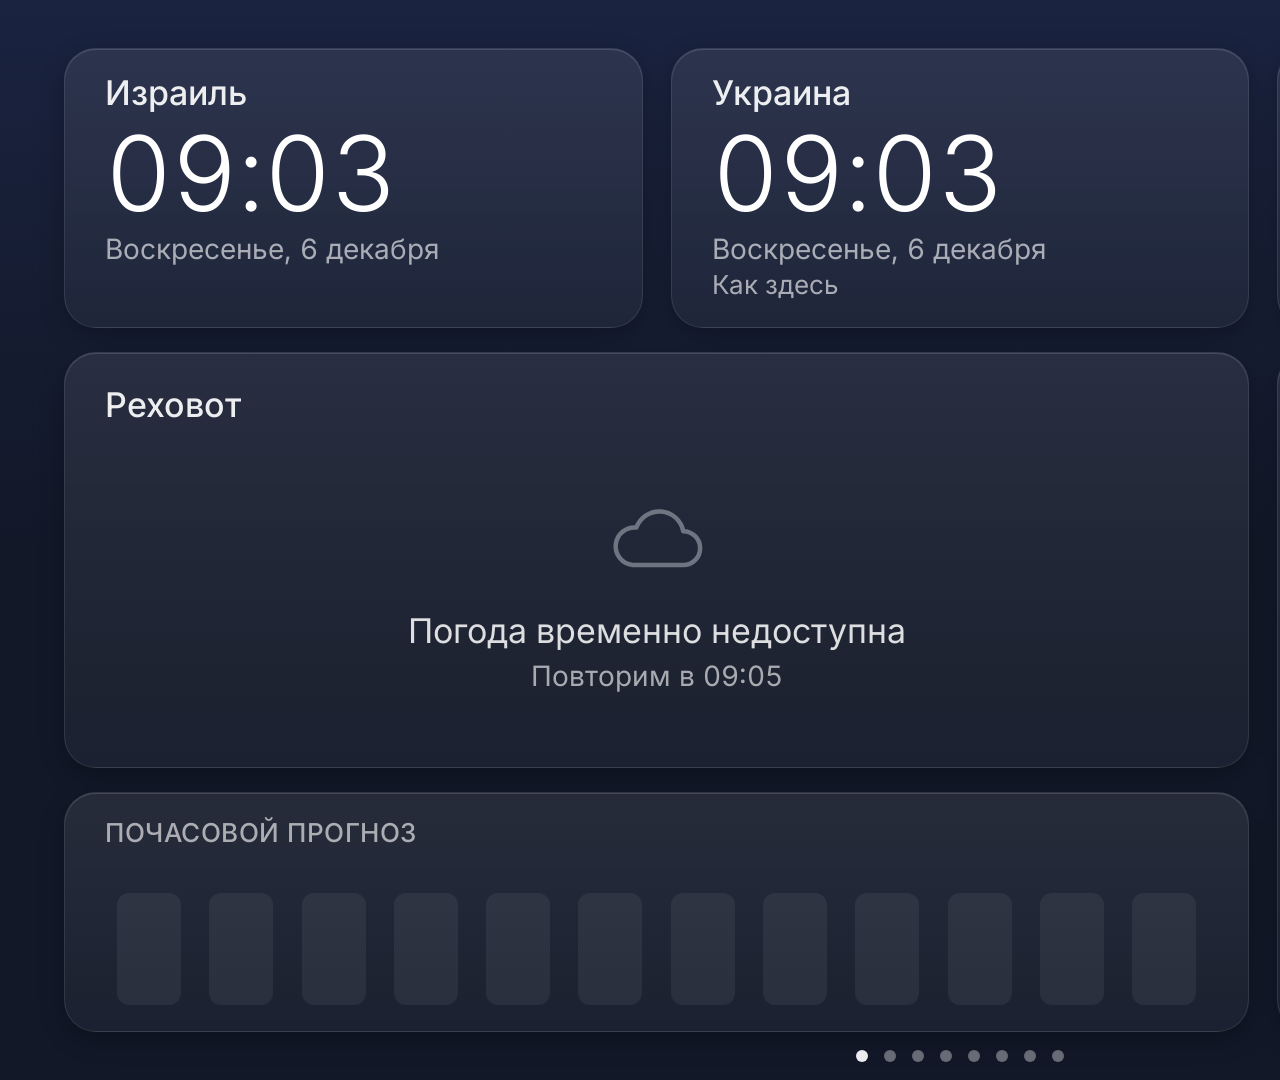
==== commit 7ae32af5: "Batch 12: Shabbat & holidays screen, UV max and air quality, README with languages first - A new Sha" ====
--- a/index.html
+++ b/index.html
@@ -25,6 +25,7 @@
   <section id="screen-israel" class="screen"></section>
   <section id="screen-news" class="screen"></section>
   <section id="screen-markets" class="screen"></section>
+  <section id="screen-shabbat" class="screen"></section>
   <section id="screen-traffic" class="screen"></section>
   <section id="screen-map" class="screen"></section>
   <section id="screen-alerts" class="screen"></section>
@@ -42,7 +43,11 @@
 <script src="js/html.js"></script>
 <script src="js/net.js"></script>
 <script src="js/refresher.js"></script>
+<script src="js/placestore.js"></script>
+<script src="js/openmeteo.js"></script>
 <script src="js/weather.js"></script>
+<script src="js/air.js"></script>
+<script src="js/shabbat.js"></script>
 <script src="js/news.js"></script>
 <script src="js/ledger.js"></script>
 <script src="js/traffic.js"></script>
@@ -59,6 +64,7 @@
 <script src="js/view-israel.js"></script>
 <script src="js/view-news.js"></script>
 <script src="js/view-markets.js"></script>
+<script src="js/view-shabbat.js"></script>
 <script src="js/view-traffic.js"></script>
 <script src="js/view-map.js"></script>
 <script src="js/view-alert.js"></script>
--- a/css/app.css
+++ b/css/app.css
@@ -196,6 +196,92 @@
   background-image: linear-gradient(90deg, #8fd0ff 0%, #b9e6c9 50%, #ffcf8a 100%); }
 .range-dot { position: absolute; top: 0; width: 16px; height: 16px; border-radius: 8px; background: #fff; border: 3px solid #1c2440; }
 .day.is-empty .skeleton { flex: 1 1 auto; height: 24px; }
+
+/* ---- Batch 12. The air & UV block in the "now" card: in the free gap between the place's text and the big icon, no
+   glyphs; a label, then the figure and the level word (atomic, a line wraps only between them); the dust line only
+   when the dust is high. .now-top keeps its height. Level colours are soft and always come with the word. ---- */
+.now-air { flex: 0 0 240px; width: 240px; -webkit-margin-start: auto; -webkit-margin-end: 32px; display: flex; flex-direction: column; justify-content: flex-start; }   /* fixed and top-aligned: the dust line moves nothing */
+.air-item + .air-item { margin-top: 20px; }
+.air-label { font-size: 24px; line-height: 30px; color: rgba(255, 255, 255, 0.62); white-space: nowrap;
+  -webkit-font-feature-settings: normal; font-feature-settings: normal; }   /* words: tabular figures would space «УФ-индекс» apart */
+.air-value { font-size: 24px; line-height: 38px; min-height: 38px; }
+.air-num, .air-word, .air-none, .air-dust { display: inline-block; white-space: nowrap; }
+.air-num { font-size: 30px; color: rgba(255, 255, 255, 0.92); -webkit-margin-end: 4px; }
+.air-none { color: rgba(255, 255, 255, 0.62); }
+.air-skeleton { display: inline-block; width: 140px; height: 24px; vertical-align: middle; }
+.air-dust { font-size: 24px; line-height: 30px; }
+.now.is-stale .air-uv .air-num, .now.is-stale .air-uv .air-word, .now-air.is-stale .air-aq .air-num,
+.now-air.is-stale .air-aq .air-word, .now-air.is-stale .air-dust { opacity: 0.72; }
+.air-uv.is-night .air-word { color: rgba(255, 255, 255, 0.62); }   /* after sunset: the day's peak is behind */
+.lv-low, .lv-good { color: #8ce6b4; }
+.lv-fair { color: #b9e6c9; }
+.lv-moderate { color: #ffd58f; }
+.lv-high, .lv-poor { color: #ffb38a; }
+.lv-veryHigh, .lv-veryPoor { color: #ff9a8c; }
+.lv-extreme { color: #ff8fb0; }
+.lv-dust, .air-dust { color: #ffb38a; }
+/* the Israel cards: one chip at the end of the region head (the glyph in the level's colour, then the word) */
+.region-air { display: block; -webkit-margin-start: auto; -webkit-padding-start: 16px; font-size: 24px; line-height: 32px; white-space: nowrap; }   /* its text on the city's baseline */
+.region-air.is-reserved { min-height: 28px; }
+.region-air .icon { display: inline-block; width: 28px; height: 28px; vertical-align: -6px; -webkit-margin-end: 8px; stroke-width: 4.5; }
+.region-air .ic-air { stroke: currentColor; }
+.region-air.is-stale { opacity: 0.72; }
+
+/* the new glyphs' quiet default (as .ic-car, .ic-news): the empty state's candles; places that tint them say so below */
+.ic-candles, .ic-havdalah, .ic-fast, .ic-air { stroke: rgba(255, 255, 255, 0.85); }
+/* ---- Batch 12. The Shabbat & holidays screen: card A two clock columns wide, card C one, so the seams line up with the
+   main screen. Words: proportional figures; the times and counts that change in place: tabular. ---- */
+.sh-body { flex-direction: row; -webkit-font-feature-settings: normal; font-feature-settings: normal; }
+.sh-week { flex: 1 1 auto; min-width: 0; -webkit-margin-end: 28px; padding: 32px 40px; display: flex; flex-direction: column; }
+.sh-list { flex: 0 0 auto; width: calc((100% - 56px) / 3); padding: 32px 40px 24px; display: flex; flex-direction: column; }
+.sh-place { font-size: 34px; font-weight: 500; line-height: 41px; color: rgba(255, 255, 255, 0.92); }
+.sh-date { margin-top: 8px; font-size: 28px; line-height: 34px; min-height: 34px; color: rgba(255, 255, 255, 0.62); }
+.sh-hdate { margin-top: 8px; font-size: 72px; font-weight: 300; line-height: 86px; min-height: 86px; white-space: nowrap; color: rgba(255, 255, 255, 0.95); }
+.sh-note { display: flex; align-items: center; height: 36px; margin-top: 16px; font-size: 28px; color: rgba(255, 255, 255, 0.72); white-space: nowrap; }
+.sh-note .icon { width: 32px; height: 32px; -webkit-margin-end: 12px; stroke-width: 4; }
+.sh-note .ic-fast { stroke: currentColor; }
+.sh-note.is-active { color: #ffcf8a; }
+.sh-rule { margin-top: auto; border-top: 1px solid rgba(255, 255, 255, 0.08); }
+.sh-title { margin-top: 32px; min-height: 32px; }
+.sh-tiles { flex: 0 0 auto; display: flex; margin-top: 16px; }   /* the tiles fit their content; the free space goes above the rule */
+.sh-tile { flex: 1 1 0; min-width: 0; display: flex; flex-direction: column; justify-content: flex-start; padding: 36px 40px; border-radius: 24px; background: rgba(255, 255, 255, 0.045); }
+.sh-tile + .sh-tile { -webkit-margin-start: 28px; }
+.sh-tile-head { display: flex; align-items: center; font-size: 30px; font-weight: 500; color: rgba(255, 255, 255, 0.92); white-space: nowrap; }
+.sh-tile-head .icon { width: 44px; height: 44px; -webkit-margin-end: 12px; stroke-width: 3.5; }
+.sh-tile-head .ic-candles, .sh-calm-line .ic-havdalah, .sh-tile-head .ic-havdalah { stroke: #ffd58f; }
+.sh-tile-date { margin-top: 12px; font-size: 28px; line-height: 34px; min-height: 34px; color: rgba(255, 255, 255, 0.62); white-space: nowrap; }
+.sh-tile-time { margin-top: 24px; font-size: 136px; font-weight: 300; line-height: 1; min-height: 136px; white-space: nowrap; }
+.sh-tile-in { margin-top: 12px; height: 34px; font-size: 28px; line-height: 34px; color: rgba(255, 255, 255, 0.62); white-space: nowrap; }
+.sh-tile-in.is-soon, .sh-row-in.is-soon { color: #ffd58f; }   /* a week or less: amber; further away: quiet */
+.sh-tile-time, .sh-tile-in, .sh-row-in, .sh-note { -webkit-font-feature-settings: "tnum" 1; font-feature-settings: "tnum" 1; }
+.sh-skel { display: inline-block; vertical-align: middle; }
+.sh-skel-date { width: 340px; height: 26px; }
+.sh-skel-hdate { width: 520px; height: 64px; }
+.sh-skel-title { width: 360px; height: 24px; }
+.sh-skel-day { width: 260px; height: 26px; }
+.sh-skel-time { width: 330px; height: 104px; }
+.sh-skel-name { display: block; width: 220px; height: 30px; }
+.sh-skel-sub { display: block; width: 300px; height: 24px; margin-top: 12px; }
+/* Shabbat or a yom tov is in: a warm, calm card; the words say it, the tint only accompanies them */
+.sh-week.is-calm { background: linear-gradient(180deg, rgba(255, 200, 140, 0.11) 0%, rgba(255, 255, 255, 0.04) 100%); }
+.sh-calm { flex: 1 1 auto; display: flex; flex-direction: column; align-items: center; justify-content: center; text-align: center; }
+.sh-calm-greet { font-size: 96px; font-weight: 300; line-height: 1.1; color: #ffe2b8; }
+.sh-calm-name { margin-top: 16px; font-size: 36px; color: rgba(255, 255, 255, 0.9); }
+.sh-calm-line { display: flex; align-items: center; margin-top: 32px; font-size: 30px; color: rgba(255, 255, 255, 0.72); white-space: nowrap; }
+.sh-calm-time { font-weight: 500; color: rgba(255, 255, 255, 0.95); }
+.sh-calm-line .icon { width: 40px; height: 40px; -webkit-margin-end: 12px; stroke-width: 3.5; }
+/* card C: six rows on one pitch, from the top; a name may take two lines, the date and the count one */
+.sh-rows { display: flex; flex-direction: column; margin-top: 8px; }
+.sh-row { flex: 0 0 128px; height: 128px; display: flex; flex-direction: column; justify-content: center; border-top: 1px solid rgba(255, 255, 255, 0.07); }
+.sh-row:first-child { border-top: 0; }
+.sh-row:empty { border-top-color: transparent; }
+.sh-row-name { font-size: 32px; font-weight: 500; line-height: 40px; color: rgba(255, 255, 255, 0.92); }
+.sh-row-sub { display: flex; justify-content: space-between; margin-top: 6px; font-size: 26px; line-height: 32px; white-space: nowrap; }
+.sh-row-date { color: rgba(255, 255, 255, 0.62); }
+.sh-row-in { -webkit-padding-start: 16px; color: rgba(255, 255, 255, 0.62); }
+.sh-row-in.is-ongoing { color: #8ce6b4; }
+.sh-row-name .icon { display: inline-block; width: 32px; height: 32px; vertical-align: -5px; -webkit-margin-end: 10px; stroke-width: 4; }   /* a fast: its glyph */
+.sh-row.is-empty { justify-content: center; }
 
 /* ---- News, Traffic and the alert are mostly words: proportional figures (tabular ones space out hyphens, as in
    "Тель-Авив"); only the figures that change in place stay tabular. */
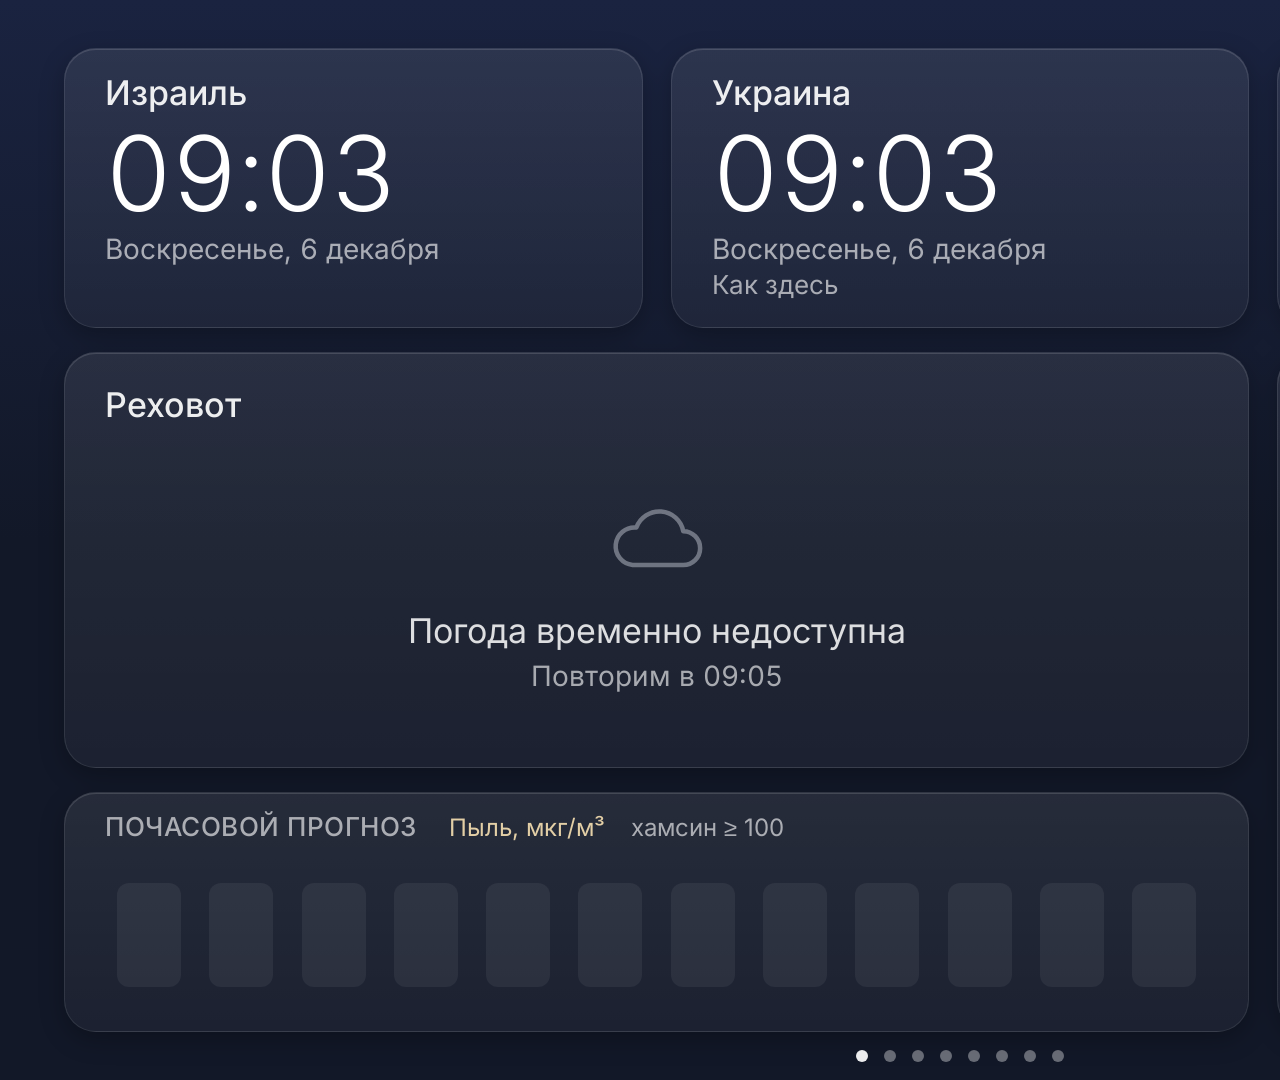
==== commit 2e91600e: "Keep the last good weather across restarts; MET Norway as the fallback Weather and air persistence (" ====
--- a/index.html
+++ b/index.html
@@ -45,6 +45,7 @@
 <script src="js/refresher.js"></script>
 <script src="js/placestore.js"></script>
 <script src="js/openmeteo.js"></script>
+<script src="js/met.js"></script>
 <script src="js/weather.js"></script>
 <script src="js/air.js"></script>
 <script src="js/shabbat.js"></script>
--- a/css/app.css
+++ b/css/app.css
@@ -109,7 +109,9 @@
 .skeleton { border-radius: 12px; background: rgba(255, 255, 255, 0.06); }
 
 /* ---- clocks ----------------------------------------------------------------------------------- */
-/* Vertical budget (984 px inside the page padding): clocks 280 · 24 · current 416 · 24 · hourly 240. */
+/* Vertical budget (984 px inside the page padding): clocks 280 · 24 · current 416 · 24 · hourly 240. Batch 13: the hourly
+   card keeps its 240 px with a dust line under every hour (28 px), taken from its own padding (24/24 → 18/14) and its
+   icons (52 + 8 → 44 + 4): 18 · title 31 · 8 · label 29 · 4 · icon 44 · rain 24 · temperature 38 · dust 28 · 14 = 238. */
 .clocks { display: flex; height: 280px; flex: 0 0 280px; }
 .clock { flex: 1 1 0; -webkit-margin-end: 28px; padding: 24px 40px; display: flex; flex-direction: column; }
 .clock:last-child { -webkit-margin-end: 0; }
@@ -162,15 +164,15 @@
 .empty-sub { font-size: 28px; color: rgba(255, 255, 255, 0.62); margin-top: 8px; }
 
 /* hourly strip */
-.hourly-card { flex: 0 0 240px; margin-top: 24px; padding: 24px 40px; }
+.hourly-card { flex: 0 0 240px; margin-top: 24px; padding: 18px 40px 14px; }
 .hours { display: flex; justify-content: space-between; margin-top: 8px; }
 .hour { display: flex; flex-direction: column; align-items: center; width: 88px; }
 .hour-label { font-size: 24px; color: rgba(255, 255, 255, 0.62); white-space: nowrap; }
 .hour.is-now .hour-label { color: #fff; font-weight: 500; }
-.hour .icon { width: 52px; height: 52px; margin-top: 8px; stroke-width: 3.5; }
+.hour .icon { width: 44px; height: 44px; margin-top: 4px; stroke-width: 3.5; }
 .hour-pop { font-size: 24px; color: #8ec5ff; height: 24px; line-height: 24px; }
 .hour-temp { font-size: 32px; color: rgba(255, 255, 255, 0.92); }
-.hour.is-empty .skeleton { width: 64px; height: 112px; margin-top: 8px; }
+.hour.is-empty .skeleton { width: 64px; height: 104px; margin-top: 4px; }
 .status { position: absolute; right: 40px; top: 24px; font-size: 24px; color: rgba(255, 255, 255, 0.62); display: flex; align-items: center; }
 .status-dot { width: 10px; height: 10px; border-radius: 5px; -webkit-margin-end: 8px; background: rgba(140, 230, 180, 0.7); }
 .status.is-stale { color: rgba(255, 214, 150, 0.85); }
@@ -178,18 +180,46 @@
 .status.is-failed { color: rgba(255, 214, 150, 0.85); }        /* a failure the header says (e.g. both news feeds down): amber like stale */
 .status.is-failed .status-dot { background: #ffcf8a; }
 
+/* ---- Batch 13: the dust forecast. The card title row carries the legend right after the title (the hourly card's inline
+   end is the status line's): «Пыль, мкг/м³» in the dust colour, then the amber pill «хамсин ≥ 100» that explains the amber
+   cells; on a narrow card it wraps under the title, never cut. A cell: the figure in the dust colour; a khamsin: amber on an
+   amber pill; «—» with no value; empty before the first air answer (the room is fixed, so nothing moves); dimmed when
+   stale. Sand for dust, amber (.lv-khamsin) for a khamsin. ---- */
+.card-head { display: flex; flex-wrap: wrap; align-items: baseline; }
+.card-head .card-title { -webkit-margin-end: 32px; }
+.dust-legend { display: flex; align-items: baseline; font-size: 24px; line-height: 26px; white-space: nowrap;
+  -webkit-font-feature-settings: normal; font-feature-settings: normal; }   /* words: tabular figures would space them apart */
+.dust-legend-key, .hour-dust, .day-dust { color: #e3cfa6; }
+.dust-legend-khamsin.is-active, .dust-num.is-khamsin { color: #ffb38a; background: rgba(255, 179, 138, 0.16); }
+.dust-num.is-khamsin { border-radius: 13px; padding: 0 5px; }
+/* X4: quiet grey text by default, the amber pill only when the card shows a khamsin cell; the box is the same either way */
+.dust-legend-khamsin { -webkit-margin-start: 16px; padding: 0 10px; border-radius: 13px; color: rgba(255, 255, 255, 0.62); }
+/* X5: «—» (no value) muted, never the dust colour; 62 % white is the legibility floor (layout test: 4.5:1) */
+.dust-none { display: inline-block; color: rgba(255, 255, 255, 0.62); }   /* as tall as its line, like .dust-num */
+/* X3: on the narrow cards the wrapped legend sits 6 px under the title and ends above the dust column (no row-gap on Chromium 47) */
+#daily .dust-legend, .region .dust-legend { margin-top: 6px; -webkit-margin-start: auto; }
+.hour-dust { height: 26px; margin-top: 2px; font-size: 24px; line-height: 26px; white-space: nowrap; }
+.dust-num { display: inline-block; }
+.hour-dust.is-stale .dust-num, .day-dust.is-stale .dust-num { opacity: 0.72; }
+
 /* 7-day list */
 .days { margin-top: 8px; }
-.day { display: flex; align-items: center; height: 82px; border-top: 1px solid rgba(255, 255, 255, 0.07); }
+.day { display: flex; align-items: center; height: 77px; border-top: 1px solid rgba(255, 255, 255, 0.07); }   /* 82 → 77 (batch 13, X3): room for the legend line and its 6 px gap */
 .day:first-child { border-top: 0; }
 .day-name { width: 136px; font-size: 30px; color: rgba(255, 255, 255, 0.92); white-space: nowrap; }
 /* the icon is centred on the row; the chance of rain hangs below it and never moves it */
-.day-icon { position: relative; width: 72px; height: 82px; }
-.day-icon .icon { position: absolute; left: 14px; top: 19px; width: 44px; height: 44px; stroke-width: 4; }
-.day-pop { position: absolute; left: 0; right: 0; top: 61px; text-align: center; font-size: 24px; line-height: 20px; color: #8ec5ff; }
-.day-min { width: 72px; text-align: end; font-size: 30px; color: rgba(255, 255, 255, 0.62); }
-.day-max { width: 72px; text-align: end; font-size: 30px; color: rgba(255, 255, 255, 0.95); }
-.range { position: relative; flex: 1 1 auto; height: 16px; -webkit-margin-start: 16px; -webkit-margin-end: 8px; }
+/* the weather icon in the upper part of the slot, the chance of rain on its own line under it — an umbrella and the
+   percentage, never over the icon's drops (the owner: «должно быть понятно»); the row keeps its 77 px (82 before batch 13) */
+.day-icon { position: relative; width: 88px; height: 77px; }
+.day-icon > .icon { position: absolute; left: 22px; top: 4px; width: 44px; height: 44px; stroke-width: 4; }
+.day-pop { position: absolute; left: 0; right: 0; top: 51px; height: 26px; text-align: center; font-size: 24px; line-height: 26px; color: #8ec5ff; white-space: nowrap; }
+.day-pop .icon { display: inline-block; width: 20px; height: 20px; vertical-align: -3px; -webkit-margin-end: 4px; stroke-width: 5; }
+.day-pop .icon g { stroke: #8ec5ff; }
+/* 64 px holds «−9°» and «45°» (53 px): the home cities are Israel's (js/cities.js); 72 → 64 in batch 13 for the dust column */
+.day-min { width: 64px; text-align: end; font-size: 30px; color: rgba(255, 255, 255, 0.62); }
+.day-max { width: 64px; text-align: end; font-size: 30px; color: rgba(255, 255, 255, 0.95); }
+.day-dust { flex: 0 0 72px; width: 72px; -webkit-margin-start: 14px; text-align: end; font-size: 24px; line-height: 26px; white-space: nowrap; }   /* X1: «3400» on its pill: 68 px; 14 px from the high */
+.range { position: relative; flex: 1 1 auto; height: 16px; -webkit-margin-start: 10px; -webkit-margin-end: 6px; }
 .range:before { content: ""; position: absolute; left: 0; right: 0; top: 4px; height: 8px; border-radius: 4px; background: rgba(255, 255, 255, 0.1); }
 /* each fill shows its slice of one week-wide gradient (background-size / -position set per bar) */
 .range-fill { position: absolute; top: 4px; height: 8px; border-radius: 4px; background-repeat: no-repeat;
@@ -200,18 +230,25 @@
 /* ---- Batch 12. The air & UV block in the "now" card: in the free gap between the place's text and the big icon, no
    glyphs; a label, then the figure and the level word (atomic, a line wraps only between them); the dust line only
    when the dust is high. .now-top keeps its height. Level colours are soft and always come with the word. ---- */
-.now-air { flex: 0 0 240px; width: 240px; -webkit-margin-start: auto; -webkit-margin-end: 32px; display: flex; flex-direction: column; justify-content: flex-start; }   /* fixed and top-aligned: the dust line moves nothing */
+.now-air { flex: 0 0 256px; width: 256px; -webkit-margin-start: auto; -webkit-margin-end: 32px; display: flex; flex-direction: column; justify-content: flex-start; }   /* fixed and top-aligned: the dust line moves nothing */
 .air-item + .air-item { margin-top: 20px; }
-.air-label { font-size: 24px; line-height: 30px; color: rgba(255, 255, 255, 0.62); white-space: nowrap;
+.air-label { height: 30px; font-size: 24px; line-height: 30px; color: rgba(255, 255, 255, 0.62); white-space: nowrap;
   -webkit-font-feature-settings: normal; font-feature-settings: normal; }   /* words: tabular figures would space «УФ-индекс» apart */
-.air-value { font-size: 24px; line-height: 38px; min-height: 38px; }
-.air-num, .air-word, .air-none, .air-dust { display: inline-block; white-space: nowrap; }
+.air-value { height: 38px; font-size: 24px; line-height: 38px; white-space: nowrap; }
+.air-num, .air-word, .air-none { display: inline-block; white-space: nowrap; }
 .air-num { font-size: 30px; color: rgba(255, 255, 255, 0.92); -webkit-margin-end: 4px; }
+/* the figure and its words on one baseline, each box only as tall as its text, so the line stays inside its 38 px */
+.air-num { line-height: 34px; }
+.air-word, .air-unit, .air-none { line-height: 28px; }
 .air-none { color: rgba(255, 255, 255, 0.62); }
 .air-skeleton { display: inline-block; width: 140px; height: 24px; vertical-align: middle; }
-.air-dust { font-size: 24px; line-height: 30px; }
+/* the dust: a third item like the other two (label, then value); its height is the same with or without a value, so
+   nothing moves; the unit in the label's quiet grey */
+.air-item { height: 68px; }   /* label 30 + value 38, fixed: the dust item takes the same room with or without a value */
+.air-unit { display: inline-block; white-space: nowrap; color: rgba(255, 255, 255, 0.62); }
+.lv-khamsin { color: #ffb38a; }
 .now.is-stale .air-uv .air-num, .now.is-stale .air-uv .air-word, .now-air.is-stale .air-aq .air-num,
-.now-air.is-stale .air-aq .air-word, .now-air.is-stale .air-dust { opacity: 0.72; }
+.now-air.is-stale .air-aq .air-word, .now-air.is-stale .air-dust .air-num, .now-air.is-stale .air-dust .air-word { opacity: 0.72; }
 .air-uv.is-night .air-word { color: rgba(255, 255, 255, 0.62); }   /* after sunset: the day's peak is behind */
 .lv-low, .lv-good { color: #8ce6b4; }
 .lv-fair { color: #b9e6c9; }
@@ -219,13 +256,12 @@
 .lv-high, .lv-poor { color: #ffb38a; }
 .lv-veryHigh, .lv-veryPoor { color: #ff9a8c; }
 .lv-extreme { color: #ff8fb0; }
-.lv-dust, .air-dust { color: #ffb38a; }
-/* the Israel cards: one chip at the end of the region head (the glyph in the level's colour, then the word) */
-.region-air { display: block; -webkit-margin-start: auto; -webkit-padding-start: 16px; font-size: 24px; line-height: 32px; white-space: nowrap; }   /* its text on the city's baseline */
-.region-air.is-reserved { min-height: 28px; }
-.region-air .icon { display: inline-block; width: 28px; height: 28px; vertical-align: -6px; -webkit-margin-end: 8px; stroke-width: 4.5; }
-.region-air .ic-air { stroke: currentColor; }
-.region-air.is-stale { opacity: 0.72; }
+.lv-dust { color: #ffb38a; }
+/* the Israel cards: the air on its own line under the head, labelled («Воздух:» grey, the level word in its colour); the
+   line keeps its height when empty */
+.region-air { height: 34px; margin-top: 4px; font-size: 28px; line-height: 34px; white-space: nowrap; -webkit-font-feature-settings: normal; font-feature-settings: normal; }
+.region-air-label { color: rgba(255, 255, 255, 0.62); }
+.region-air.is-stale .region-air-word { opacity: 0.72; }
 
 /* the new glyphs' quiet default (as .ic-car, .ic-news): the empty state's candles; places that tint them say so below */
 .ic-candles, .ic-havdalah, .ic-fast, .ic-air { stroke: rgba(255, 255, 255, 0.85); }
@@ -306,7 +342,7 @@
 .region-sub { margin-top: 8px; font-size: 28px; color: rgba(255, 255, 255, 0.62); }
 .region-part { display: inline-block; white-space: nowrap; }   /* «Вітер 14 км/год» whole: the line wraps only between the parts */
 /* the days fill the rest of the card, rows spread evenly: no empty band at the bottom */
-.region-days-title { margin-top: 32px; }
+.region .card-head { margin-top: 24px; }   /* 32 → 24 (batch 13): the legend's line; Ukrainian's two-line sub line still leaves the 5 days their room */
 .region .days { margin-top: 8px; flex: 1 1 auto; display: flex; flex-direction: column; justify-content: space-between; }
 
 /* ---- News and Traffic share a header: the screen's name on the left, its status line on the right ------- */
@@ -585,3 +621,16 @@
 /* a range bar and a time bar fill from the right: the coldest end next to the low temperature, the trip from the start */
 [dir="rtl"] .range, [dir="rtl"] .tbar { -webkit-transform: scaleX(-1); transform: scaleX(-1); }
 
+
+/* The weekly reading (card A, the band between the Hebrew date and the rule): every value under its own label.
+   Worst case, a note above and a reference on two lines: 52 + 8 + 148 = 208 of the 220 px band. */
+.sh-ref-part { white-space: nowrap; }
+.sh-read { margin-top: 8px; }
+.sh-read-row { display: -webkit-flex; display: flex; }
+/* the portion column is as wide as its text (names are short); the haftarah and the extra line take the rest */
+.sh-read-row > .sh-read-item { -webkit-flex: 0 1 auto; flex: 0 1 auto; max-width: 50%; -webkit-padding-end: 64px; }
+.sh-read-col { -webkit-flex: 1 1 0; flex: 1 1 0; min-width: 0; }
+.sh-read-extra { margin-top: 8px; }
+.sh-read-label { font-size: 26px; line-height: 32px; color: rgba(255, 255, 255, 0.62); }
+.sh-read-name { font-size: 36px; line-height: 44px; font-weight: 500; color: rgba(255, 255, 255, 0.95); }
+.sh-read-ref, .sh-read-value { font-size: 28px; line-height: 36px; color: rgba(255, 255, 255, 0.85); }
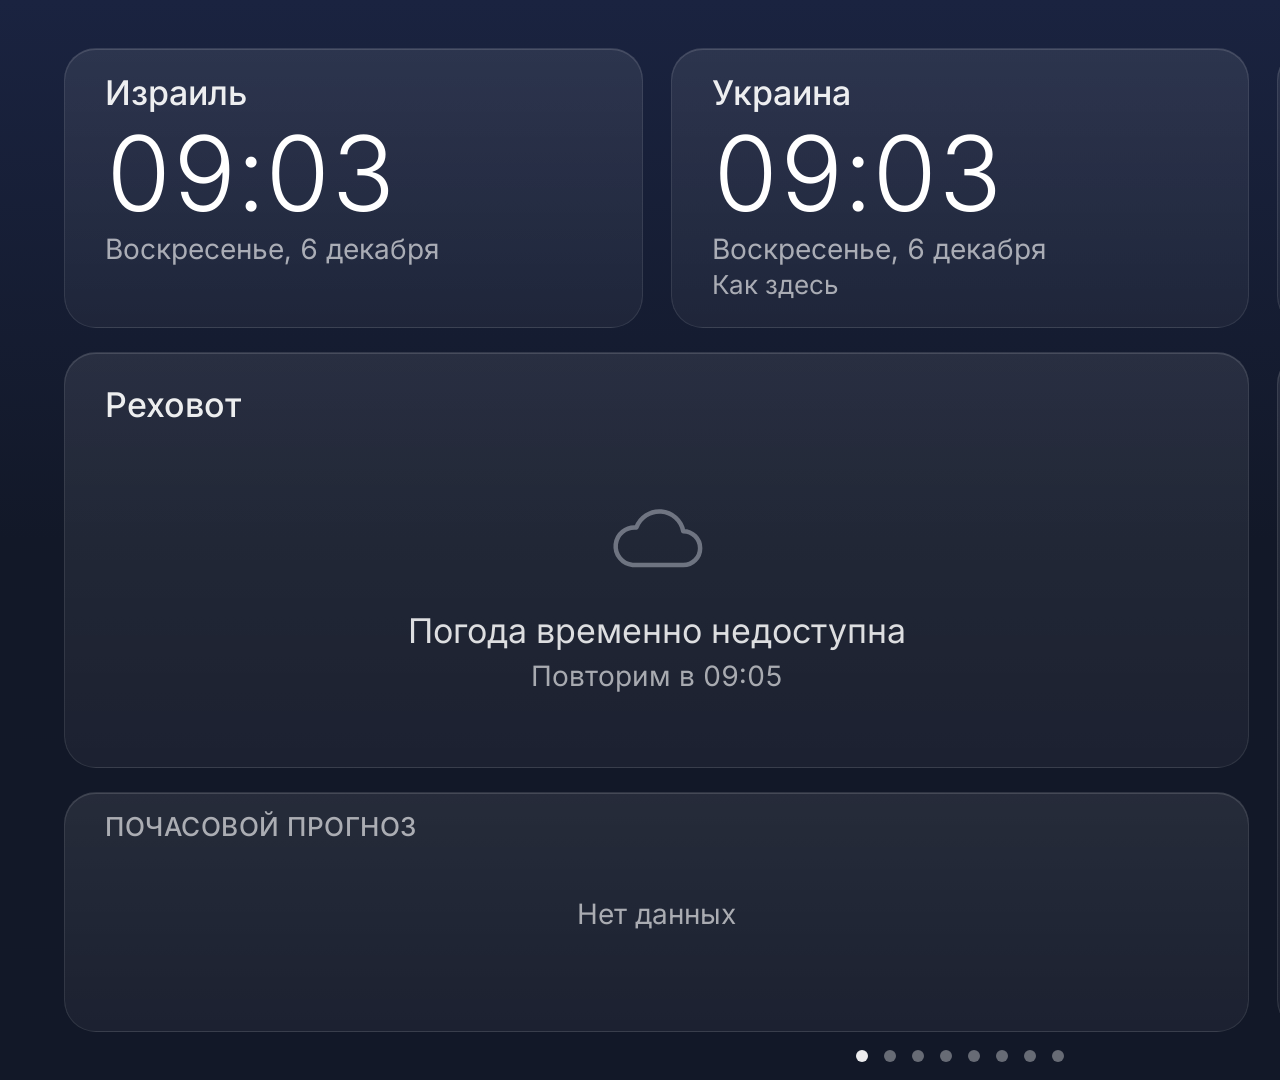
==== commit 64c02036: "Batch 16: fixes from the full review, alert persistence, live README shots - Alerts: the S1 hold sur" ====
--- a/index.html
+++ b/index.html
@@ -36,6 +36,9 @@
 <div id="toast" class="toast" role="status"></div>
 <div id="city" class="city" role="dialog"></div>
 <script src="js/config.js"></script>
+<script src="js/num.js"></script>
+<script src="js/obj.js"></script>
+<script src="js/freshness.js"></script>
 <script src="js/cities.js"></script>
 <script src="js/homecity.js"></script>
 <script src="js/i18n.js"></script>
--- a/css/app.css
+++ b/css/app.css
@@ -2,7 +2,16 @@
  * Chromium 47: no CSS custom properties, no grid, no backdrop-filter, no font-variant-numeric, no variable
  * fonts — flexbox, semi-transparent fills, static font files and -webkit-font-feature-settings instead.
  * Spacing scale: 8 · 16 · 24 · 32 · 40 (card gutter) · 28 (between cards) · 48/64 (page). Radius: 32 (cards).
- * Type: nothing below 24 px; secondary text never below 62 % white (≥ 4.5:1 on the lightest card). */
+ * Type: nothing below 24 px; secondary text never below 62 % white (≥ 4.5:1 on the lightest card).
+ * Palette — one shade per role (D-C1); a role's colour always comes with its word, never alone:
+ *   muted   rgba(255, 255, 255, 0.62)  every quiet secondary text and mark (one grouped rule, below)
+ *   quiet-strong rgba(255, 255, 255, 0.85)  secondary text that must read at a glance (the closed price, the alert's time and
+ *           original title, the recent areas, the Shabbat note lines, the detail glyphs, the attribution, the empty text)
+ *   amber   #ffcf8a                    stale, a failure, a warning, «soon»
+ *   green   #8ce6b4                    fresh, clear, up, the current choice
+ *   red     #ff9a8c                    an alert nearby, a jam, down
+ * Scales with their own steps (the UV and air levels .lv-*, the khamsin #ffb38a, the dust #e3cfa6, the rain #8ec5ff) and
+ * the alert's own deep-red surface are not roles: each keeps its value. */
 
 /* Inter (SIL OFL 1.1, fonts/OFL.txt): static Light / Regular / Medium, Latin + Cyrillic subsets, plus "≈". */
 @font-face { font-family: "Inter"; font-weight: 300; src: url(../fonts/Inter-300-latin.woff2) format("woff2");
@@ -44,6 +53,19 @@
 }
 body { position: relative; }   /* contains and clips the shifted #stage: the document never grows, the root never repaints */
 * { box-sizing: border-box; }
+
+/* The muted role (D-C1): every quiet secondary text and mark, in ONE shade — 62 % white, the legibility floor (≥ 4.5:1 on the
+   lightest card). Placed first, so a state class further down (stale, soon, now, khamsin) still overrides it. */
+.alerts-offline, .card-title, .clock-time .approx, .clock-time.is-unknown, .clock-date, .clock-diff,
+.clock-weather.is-stale .clock-temp, .now.is-stale .now-temp, .now-sub, .detail-label, .empty-sub, .hour-label,
+.status, .dust-legend-khamsin, .dust-none, .day-min, .air-label, .air-none,
+.air-unit, .air-uv.is-night .air-word, .region-air-label, .sh-date, .sh-tile-date, .sh-tile-in,
+.sh-row-date, .sh-row-in, .sh-read-label, .region-city, .region.is-stale .region-temp, .region-sub,
+.news-col-head .src-name, .news-time, .news-col-empty, .tw-time .unit, .tw.is-stale .tw-time, .tw-time.is-none,
+.tw-km, .tnodata, .tw.is-stale .chip, .al-home-sub, .al-near-places, .al-time, .al-recent-empty,
+.city-sub, .city-alt, .city-hint, .mk-closed, .mk-row.is-stale .mk-price, .mk-row.is-stale .mk-chg,
+.mk-chg.is-flat, .mk-chg.is-none, .mk-nodata,
+.al-heads .al-time, .al-heads .al-kind, .al-heads .al-areas, .wx-none, .mk-per, .mk-head-sign { color: rgba(255, 255, 255, 0.62); }
 
 /* The burn-in shift moves this layer; will-change keeps it composited, so a shift repaints nothing. */
 #stage {
@@ -77,10 +99,9 @@
 .corner { position: absolute; left: 1024px; right: 64px; bottom: 0; height: 48px; display: flex; align-items: center; justify-content: flex-end; font-size: 24px; white-space: nowrap; overflow: hidden; }
 .corner-line, .nearby, .alerts-offline { display: flex; align-items: center; flex: 0 0 auto; }
 .nearby + .alerts-offline { -webkit-margin-start: 32px; }
-.nearby { color: #ffc9c2; }
-.nearby-dot { width: 10px; height: 10px; border-radius: 5px; -webkit-margin-end: 8px; background: #ff8f85; }
-.alerts-offline { color: rgba(255, 255, 255, 0.62); }
-.offline-dot { width: 10px; height: 10px; border-radius: 5px; -webkit-margin-end: 8px; border: 2px solid rgba(255, 207, 138, 0.9); }
+.nearby { color: #ff9a8c; }
+.nearby-dot { width: 10px; height: 10px; border-radius: 5px; -webkit-margin-end: 8px; background: #ff9a8c; }
+.offline-dot { width: 10px; height: 10px; border-radius: 5px; -webkit-margin-end: 8px; border: 2px solid #ffcf8a; }
 
 /* ---- cards ------------------------------------------------------------------------------------ */
 .card {
@@ -89,13 +110,12 @@
   background: rgba(255, 255, 255, 0.065);
   background: linear-gradient(180deg, rgba(255, 255, 255, 0.085) 0%, rgba(255, 255, 255, 0.045) 100%);
   border: 1px solid rgba(255, 255, 255, 0.09);
-  box-shadow: inset 0 1px 0 rgba(255, 255, 255, 0.14), 0 8px 24px rgba(0, 0, 0, 0.25);   /* glass edge + soft lift */
+  box-shadow: inset 0 1px 0 rgba(255, 255, 255, 0.14);   /* the glass edge (D-P1: no outer shadow — a 24 px blur under every card cost paint on each switch) */
   overflow: hidden;
 }
 .card-title {
   font-size: 26px; font-weight: 500; letter-spacing: 0.02em;
   -webkit-font-feature-settings: normal; font-feature-settings: normal;   /* tabular punctuation spaces "7-DAY" apart */
-  color: rgba(255, 255, 255, 0.62);
   text-transform: uppercase;
 }
 .icon { display: block; fill: none; stroke-width: 3; stroke-linecap: round; stroke-linejoin: round; }
@@ -119,15 +139,14 @@
 .clock-head { display: flex; align-items: center; height: 40px; }
 .clock-city { font-size: 34px; font-weight: 500; color: rgba(255, 255, 255, 0.92); }
 .clock-time { font-size: 104px; font-weight: 300; line-height: 1; height: 104px; margin-top: 8px; letter-spacing: -0.01em; white-space: nowrap; }
-.clock-time .approx { font-size: 40px; color: rgba(255, 255, 255, 0.62); margin-right: 8px; vertical-align: 0.9em; }
-.clock-time.is-unknown { font-size: 40px; font-weight: 400; line-height: 104px; color: rgba(255, 255, 255, 0.62); }
-.clock-date { font-size: 28px; color: rgba(255, 255, 255, 0.62); margin-top: 8px; white-space: nowrap; }
+.clock-time .approx { font-size: 40px; margin-right: 8px; vertical-align: 0.9em; }
+.clock-time.is-unknown { font-size: 40px; font-weight: 400; line-height: 104px; }
+.clock-date { font-size: 28px; margin-top: 8px; white-space: nowrap; }
 .clock-meta { display: flex; align-items: center; justify-content: space-between; margin-top: auto; min-height: 36px; }
-.clock-diff { font-size: 26px; color: rgba(255, 255, 255, 0.62); white-space: nowrap; }
+.clock-diff { font-size: 26px; white-space: nowrap; }
 .clock-weather { display: flex; align-items: center; }
 .clock-weather .icon { width: 40px; height: 40px; -webkit-margin-end: 8px; stroke-width: 4.5; }
 .clock-temp { font-size: 30px; font-weight: 400; color: rgba(255, 255, 255, 0.85); }
-.clock-weather.is-stale .clock-temp { color: rgba(255, 255, 255, 0.62); }
 .clock-weather.is-stale .icon { opacity: 0.62; }
 
 /* ---- main area: the daily card is exactly one clock column wide, so the column seams line up ---- */
@@ -140,45 +159,44 @@
 .now-top { display: flex; justify-content: space-between; }
 .now-main { min-width: 0; }
 .now-place { font-size: 34px; font-weight: 500; color: rgba(255, 255, 255, 0.92); }
-.now-temp { font-size: 136px; font-weight: 300; line-height: 1; margin-top: 4px; text-indent: -6px; }   /* optical alignment of the big digits */
-.now.is-stale .now-temp { color: rgba(255, 255, 255, 0.62); }
+.now-temp, .region-temp { font-size: 136px; font-weight: 300; line-height: 1; text-indent: -6px; }   /* the big figure; text-indent: optical alignment of its digits */
+.now-temp { margin-top: 4px; }
 .now-cond { font-size: 36px; color: rgba(255, 255, 255, 0.9); margin-top: 4px; }
-.now-sub { font-size: 28px; color: rgba(255, 255, 255, 0.62); margin-top: 4px; white-space: nowrap; }
+.now-sub { font-size: 28px; margin-top: 4px; white-space: nowrap; }
 .now-sub span { display: inline-block; }
 .now-sub span + span { -webkit-margin-start: 24px; }
 .now-icon .icon { width: 210px; height: 210px; margin: 8px 0 0 0; stroke-width: 1.6; }
-.now-icon .ic-cloud { fill: rgba(227, 233, 243, 0.1); }
-.now-icon .ic-sun circle { fill: rgba(255, 213, 143, 0.18); }
-.now-icon .ic-moon path { fill: rgba(216, 220, 255, 0.14); }
+.now-icon .ic-cloud, .region-icon .ic-cloud { fill: rgba(227, 233, 243, 0.1); }   /* the big icons: a soft fill */
+.now-icon .ic-sun circle, .region-icon .ic-sun circle { fill: rgba(255, 213, 143, 0.18); }
+.now-icon .ic-moon path, .region-icon .ic-moon path { fill: rgba(216, 220, 255, 0.14); }
 .details { display: flex; margin-top: auto; padding-top: 16px; border-top: 1px solid rgba(255, 255, 255, 0.08); }
 .detail { flex: 1 1 0; display: flex; align-items: center; }
 .detail .icon { width: 44px; height: 44px; -webkit-margin-end: 16px; flex: 0 0 44px; stroke-width: 4; }
-.detail .icon g { stroke: rgba(255, 255, 255, 0.72); }                  /* one quiet tint for detail glyphs */
+.detail .icon g { stroke: rgba(255, 255, 255, 0.85); }                  /* one quiet tint for detail glyphs */
 .detail-text { display: flex; flex-direction: column; }
-.detail-label { font-size: 24px; color: rgba(255, 255, 255, 0.62); }
+.detail-label { font-size: 24px; }
 .detail-value { font-size: 30px; color: rgba(255, 255, 255, 0.92); white-space: nowrap; }
 /* no data yet / unavailable: one calm message in the middle of the card */
 .empty-state { flex: 1 1 auto; display: flex; flex-direction: column; align-items: center; justify-content: center; text-align: center; }
 .empty-state .icon { width: 120px; height: 120px; stroke-width: 2.4; opacity: 0.4; }
 .empty-text { font-size: 34px; color: rgba(255, 255, 255, 0.85); margin-top: 16px; }
-.empty-sub { font-size: 28px; color: rgba(255, 255, 255, 0.62); margin-top: 8px; }
+.empty-sub { font-size: 28px; margin-top: 8px; }
 
 /* hourly strip */
 .hourly-card { flex: 0 0 240px; margin-top: 24px; padding: 18px 40px 14px; }
 .hours { display: flex; justify-content: space-between; margin-top: 8px; }
 .hour { display: flex; flex-direction: column; align-items: center; width: 88px; }
-.hour-label { font-size: 24px; color: rgba(255, 255, 255, 0.62); white-space: nowrap; }
+.hour-label { font-size: 24px; white-space: nowrap; }
 .hour.is-now .hour-label { color: #fff; font-weight: 500; }
 .hour .icon { width: 44px; height: 44px; margin-top: 4px; stroke-width: 3.5; }
 .hour-pop { font-size: 24px; color: #8ec5ff; height: 24px; line-height: 24px; }
 .hour-temp { font-size: 32px; color: rgba(255, 255, 255, 0.92); }
 .hour.is-empty .skeleton { width: 64px; height: 104px; margin-top: 4px; }
-.status { position: absolute; right: 40px; top: 24px; font-size: 24px; color: rgba(255, 255, 255, 0.62); display: flex; align-items: center; }
-.status-dot { width: 10px; height: 10px; border-radius: 5px; -webkit-margin-end: 8px; background: rgba(140, 230, 180, 0.7); }
-.status.is-stale { color: rgba(255, 214, 150, 0.85); }
-.status.is-stale .status-dot { background: #ffcf8a; }
-.status.is-failed { color: rgba(255, 214, 150, 0.85); }        /* a failure the header says (e.g. both news feeds down): amber like stale */
-.status.is-failed .status-dot { background: #ffcf8a; }
+.status { position: absolute; right: 40px; top: 24px; font-size: 24px; display: flex; align-items: center; }
+.status-dot { width: 10px; height: 10px; border-radius: 5px; -webkit-margin-end: 8px; background: #8ce6b4; }
+/* stale, or a failure the header says (e.g. both news feeds down): amber */
+.status.is-stale, .status.is-failed { color: #ffcf8a; }
+.status.is-stale .status-dot, .status.is-failed .status-dot { background: #ffcf8a; }
 
 /* ---- Batch 13: the dust forecast. The card title row carries the legend right after the title (the hourly card's inline
    end is the status line's): «Пыль, мкг/м³» in the dust colour, then the amber pill «хамсин ≥ 100» that explains the amber
@@ -191,11 +209,11 @@
   -webkit-font-feature-settings: normal; font-feature-settings: normal; }   /* words: tabular figures would space them apart */
 .dust-legend-key, .hour-dust, .day-dust { color: #e3cfa6; }
 .dust-legend-khamsin.is-active, .dust-num.is-khamsin { color: #ffb38a; background: rgba(255, 179, 138, 0.16); }
-.dust-num.is-khamsin { border-radius: 13px; padding: 0 5px; }
+.dust-num.is-khamsin { border-radius: 13px; padding: 0 2px; }   /* 2 px: «3400» on its pill leaves the 72 px column ~6 px to spare on the TV font (it had 0) */
 /* X4: quiet grey text by default, the amber pill only when the card shows a khamsin cell; the box is the same either way */
-.dust-legend-khamsin { -webkit-margin-start: 16px; padding: 0 10px; border-radius: 13px; color: rgba(255, 255, 255, 0.62); }
+.dust-legend-khamsin { -webkit-margin-start: 16px; padding: 0 10px; border-radius: 13px; }
 /* X5: «—» (no value) muted, never the dust colour; 62 % white is the legibility floor (layout test: 4.5:1) */
-.dust-none { display: inline-block; color: rgba(255, 255, 255, 0.62); }   /* as tall as its line, like .dust-num */
+.dust-none { display: inline-block; }   /* as tall as its line, like .dust-num */
 /* X3: on the narrow cards the wrapped legend sits 6 px under the title and ends above the dust column (no row-gap on Chromium 47) */
 #daily .dust-legend, .region .dust-legend { margin-top: 6px; -webkit-margin-start: auto; }
 .hour-dust { height: 26px; margin-top: 2px; font-size: 24px; line-height: 26px; white-space: nowrap; }
@@ -206,17 +224,20 @@
 .days { margin-top: 8px; }
 .day { display: flex; align-items: center; height: 77px; border-top: 1px solid rgba(255, 255, 255, 0.07); }   /* 82 → 77 (batch 13, X3): room for the legend line and its 6 px gap */
 .day:first-child { border-top: 0; }
+.day.is-gap { border-top-color: transparent; }   /* N9: no rule over a row past the data */
 .day-name { width: 136px; font-size: 30px; color: rgba(255, 255, 255, 0.92); white-space: nowrap; }
 /* the icon is centred on the row; the chance of rain hangs below it and never moves it */
 /* the weather icon in the upper part of the slot, the chance of rain on its own line under it — an umbrella and the
    percentage, never over the icon's drops (the owner: «должно быть понятно»); the row keeps its 77 px (82 before batch 13) */
 .day-icon { position: relative; width: 88px; height: 77px; }
 .day-icon > .icon { position: absolute; left: 22px; top: 4px; width: 44px; height: 44px; stroke-width: 4; }
-.day-pop { position: absolute; left: 0; right: 0; top: 51px; height: 26px; text-align: center; font-size: 24px; line-height: 26px; color: #8ec5ff; white-space: nowrap; }
-.day-pop .icon { display: inline-block; width: 20px; height: 20px; vertical-align: -3px; -webkit-margin-end: 4px; stroke-width: 5; }
+.day-icon.is-dry > .icon { top: 16px; }   /* L12: no rain line under it — the icon on the row's centre (77 − 44) / 2 */
+.day-pop { position: absolute; left: 0; right: 0; top: 51px; height: 26px; text-align: center; font-size: 24px; line-height: 26px; color: #8ec5ff; white-space: nowrap;
+  -webkit-font-feature-settings: normal; font-feature-settings: normal; }   /* F1: proportional figures — «☂100%» stays inside its 88 px slot */
+.day-pop .icon { display: inline-block; width: 18px; height: 18px; vertical-align: -2px; -webkit-margin-end: 2px; stroke-width: 5; }
 .day-pop .icon g { stroke: #8ec5ff; }
 /* 64 px holds «−9°» and «45°» (53 px): the home cities are Israel's (js/cities.js); 72 → 64 in batch 13 for the dust column */
-.day-min { width: 64px; text-align: end; font-size: 30px; color: rgba(255, 255, 255, 0.62); }
+.day-min { width: 64px; text-align: end; font-size: 30px; }
 .day-max { width: 64px; text-align: end; font-size: 30px; color: rgba(255, 255, 255, 0.95); }
 .day-dust { flex: 0 0 72px; width: 72px; -webkit-margin-start: 14px; text-align: end; font-size: 24px; line-height: 26px; white-space: nowrap; }   /* X1: «3400» on its pill: 68 px; 14 px from the high */
 .range { position: relative; flex: 1 1 auto; height: 16px; -webkit-margin-start: 10px; -webkit-margin-end: 6px; }
@@ -226,13 +247,16 @@
   background-image: linear-gradient(90deg, #8fd0ff 0%, #b9e6c9 50%, #ffcf8a 100%); }
 .range-dot { position: absolute; top: 0; width: 16px; height: 16px; border-radius: 8px; background: #fff; border: 3px solid #1c2440; }
 .day.is-empty .skeleton { flex: 1 1 auto; height: 24px; }
+/* L5: no weather and the last try failed: one quiet line in the strip and in the list (the current card says when it is
+   tried again); a cell beyond the data is an empty slot of its own size, no placeholder */
+.wx-none { flex: 1 1 auto; padding-top: 48px; text-align: center; font-size: 28px; }
 
 /* ---- Batch 12. The air & UV block in the "now" card: in the free gap between the place's text and the big icon, no
    glyphs; a label, then the figure and the level word (atomic, a line wraps only between them); the dust line only
    when the dust is high. .now-top keeps its height. Level colours are soft and always come with the word. ---- */
 .now-air { flex: 0 0 256px; width: 256px; -webkit-margin-start: auto; -webkit-margin-end: 32px; display: flex; flex-direction: column; justify-content: flex-start; }   /* fixed and top-aligned: the dust line moves nothing */
 .air-item + .air-item { margin-top: 20px; }
-.air-label { height: 30px; font-size: 24px; line-height: 30px; color: rgba(255, 255, 255, 0.62); white-space: nowrap;
+.air-label { height: 30px; font-size: 24px; line-height: 30px; white-space: nowrap;
   -webkit-font-feature-settings: normal; font-feature-settings: normal; }   /* words: tabular figures would space «УФ-индекс» apart */
 .air-value { height: 38px; font-size: 24px; line-height: 38px; white-space: nowrap; }
 .air-num, .air-word, .air-none { display: inline-block; white-space: nowrap; }
@@ -240,16 +264,14 @@
 /* the figure and its words on one baseline, each box only as tall as its text, so the line stays inside its 38 px */
 .air-num { line-height: 34px; }
 .air-word, .air-unit, .air-none { line-height: 28px; }
-.air-none { color: rgba(255, 255, 255, 0.62); }
 .air-skeleton { display: inline-block; width: 140px; height: 24px; vertical-align: middle; }
 /* the dust: a third item like the other two (label, then value); its height is the same with or without a value, so
    nothing moves; the unit in the label's quiet grey */
 .air-item { height: 68px; }   /* label 30 + value 38, fixed: the dust item takes the same room with or without a value */
-.air-unit { display: inline-block; white-space: nowrap; color: rgba(255, 255, 255, 0.62); }
+.air-unit { display: inline-block; white-space: nowrap; }
 .lv-khamsin { color: #ffb38a; }
 .now.is-stale .air-uv .air-num, .now.is-stale .air-uv .air-word, .now-air.is-stale .air-aq .air-num,
 .now-air.is-stale .air-aq .air-word, .now-air.is-stale .air-dust .air-num, .now-air.is-stale .air-dust .air-word { opacity: 0.72; }
-.air-uv.is-night .air-word { color: rgba(255, 255, 255, 0.62); }   /* after sunset: the day's peak is behind */
 .lv-low, .lv-good { color: #8ce6b4; }
 .lv-fair { color: #b9e6c9; }
 .lv-moderate { color: #ffd58f; }
@@ -260,7 +282,6 @@
 /* the Israel cards: the air on its own line under the head, labelled («Воздух:» grey, the level word in its colour); the
    line keeps its height when empty */
 .region-air { height: 34px; margin-top: 4px; font-size: 28px; line-height: 34px; white-space: nowrap; -webkit-font-feature-settings: normal; font-feature-settings: normal; }
-.region-air-label { color: rgba(255, 255, 255, 0.62); }
 .region-air.is-stale .region-air-word { opacity: 0.72; }
 
 /* the new glyphs' quiet default (as .ic-car, .ic-news): the empty state's candles; places that tint them say so below */
@@ -271,9 +292,9 @@
 .sh-week { flex: 1 1 auto; min-width: 0; -webkit-margin-end: 28px; padding: 32px 40px; display: flex; flex-direction: column; }
 .sh-list { flex: 0 0 auto; width: calc((100% - 56px) / 3); padding: 32px 40px 24px; display: flex; flex-direction: column; }
 .sh-place { font-size: 34px; font-weight: 500; line-height: 41px; color: rgba(255, 255, 255, 0.92); }
-.sh-date { margin-top: 8px; font-size: 28px; line-height: 34px; min-height: 34px; color: rgba(255, 255, 255, 0.62); }
+.sh-date { margin-top: 8px; font-size: 28px; line-height: 34px; min-height: 34px; }
 .sh-hdate { margin-top: 8px; font-size: 72px; font-weight: 300; line-height: 86px; min-height: 86px; white-space: nowrap; color: rgba(255, 255, 255, 0.95); }
-.sh-note { display: flex; align-items: center; height: 36px; margin-top: 16px; font-size: 28px; color: rgba(255, 255, 255, 0.72); white-space: nowrap; }
+.sh-note { display: flex; align-items: center; height: 36px; margin-top: 16px; font-size: 28px; color: rgba(255, 255, 255, 0.85); white-space: nowrap; }
 .sh-note .icon { width: 32px; height: 32px; -webkit-margin-end: 12px; stroke-width: 4; }
 .sh-note .ic-fast { stroke: currentColor; }
 .sh-note.is-active { color: #ffcf8a; }
@@ -285,10 +306,10 @@
 .sh-tile-head { display: flex; align-items: center; font-size: 30px; font-weight: 500; color: rgba(255, 255, 255, 0.92); white-space: nowrap; }
 .sh-tile-head .icon { width: 44px; height: 44px; -webkit-margin-end: 12px; stroke-width: 3.5; }
 .sh-tile-head .ic-candles, .sh-calm-line .ic-havdalah, .sh-tile-head .ic-havdalah { stroke: #ffd58f; }
-.sh-tile-date { margin-top: 12px; font-size: 28px; line-height: 34px; min-height: 34px; color: rgba(255, 255, 255, 0.62); white-space: nowrap; }
+.sh-tile-date { margin-top: 12px; font-size: 28px; line-height: 34px; min-height: 34px; white-space: nowrap; }
 .sh-tile-time { margin-top: 24px; font-size: 136px; font-weight: 300; line-height: 1; min-height: 136px; white-space: nowrap; }
-.sh-tile-in { margin-top: 12px; height: 34px; font-size: 28px; line-height: 34px; color: rgba(255, 255, 255, 0.62); white-space: nowrap; }
-.sh-tile-in.is-soon, .sh-row-in.is-soon { color: #ffd58f; }   /* a week or less: amber; further away: quiet */
+.sh-tile-in { margin-top: 12px; height: 34px; font-size: 28px; line-height: 34px; white-space: nowrap; }
+.sh-tile-in.is-soon, .sh-row-in.is-soon { color: #ffcf8a; }   /* a week or less: amber; further away: quiet */
 .sh-tile-time, .sh-tile-in, .sh-row-in, .sh-note { -webkit-font-feature-settings: "tnum" 1; font-feature-settings: "tnum" 1; }
 .sh-skel { display: inline-block; vertical-align: middle; }
 .sh-skel-date { width: 340px; height: 26px; }
@@ -303,7 +324,7 @@
 .sh-calm { flex: 1 1 auto; display: flex; flex-direction: column; align-items: center; justify-content: center; text-align: center; }
 .sh-calm-greet { font-size: 96px; font-weight: 300; line-height: 1.1; color: #ffe2b8; }
 .sh-calm-name { margin-top: 16px; font-size: 36px; color: rgba(255, 255, 255, 0.9); }
-.sh-calm-line { display: flex; align-items: center; margin-top: 32px; font-size: 30px; color: rgba(255, 255, 255, 0.72); white-space: nowrap; }
+.sh-calm-line { display: flex; align-items: center; margin-top: 32px; font-size: 30px; color: rgba(255, 255, 255, 0.85); white-space: nowrap; }
 .sh-calm-time { font-weight: 500; color: rgba(255, 255, 255, 0.95); }
 .sh-calm-line .icon { width: 40px; height: 40px; -webkit-margin-end: 12px; stroke-width: 3.5; }
 /* card C: six rows on one pitch, from the top; a name may take two lines, the date and the count one */
@@ -313,11 +334,23 @@
 .sh-row:empty { border-top-color: transparent; }
 .sh-row-name { font-size: 32px; font-weight: 500; line-height: 40px; color: rgba(255, 255, 255, 0.92); }
 .sh-row-sub { display: flex; justify-content: space-between; margin-top: 6px; font-size: 26px; line-height: 32px; white-space: nowrap; }
-.sh-row-date { color: rgba(255, 255, 255, 0.62); }
-.sh-row-in { -webkit-padding-start: 16px; color: rgba(255, 255, 255, 0.62); }
+.sh-row-in { -webkit-padding-start: 16px; }
 .sh-row-in.is-ongoing { color: #8ce6b4; }
 .sh-row-name .icon { display: inline-block; width: 32px; height: 32px; vertical-align: -5px; -webkit-margin-end: 10px; stroke-width: 4; }   /* a fast: its glyph */
 .sh-row.is-empty { justify-content: center; }
+.sh-list-failed { margin-top: 24px; font-size: 28px; line-height: 34px; color: #ffcf8a; }   /* L6: the calendar failed — said, never a blank card */
+/* The weekly reading (card A, the band between the Hebrew date and the rule): every value under its own label.
+   Worst case, a note above and a reference on two lines: 52 + 8 + 148 = 208 of the 220 px band. */
+.sh-ref-part { white-space: nowrap; }
+.sh-read { margin-top: 8px; }
+.sh-read-row { display: flex; }
+/* the portion column is as wide as its text (names are short); the haftarah and the extra line take the rest */
+.sh-read-row > .sh-read-item { flex: 0 1 auto; max-width: 50%; -webkit-padding-end: 64px; }
+.sh-read-col { flex: 1 1 0; min-width: 0; }
+.sh-read-extra { margin-top: 8px; }
+.sh-read-label { font-size: 26px; line-height: 32px; }
+.sh-read-name { font-size: 36px; line-height: 44px; font-weight: 500; color: rgba(255, 255, 255, 0.95); }
+.sh-read-ref, .sh-read-value { font-size: 28px; line-height: 36px; color: rgba(255, 255, 255, 0.85); }
 
 /* ---- News, Traffic and the alert are mostly words: proportional figures (tabular ones space out hyphens, as in
    "Тель-Авив"); only the figures that change in place stay tabular. */
@@ -330,17 +363,13 @@
 .region:last-child { -webkit-margin-end: 0; }
 .region-head { display: flex; align-items: baseline; white-space: nowrap; -webkit-font-feature-settings: normal; font-feature-settings: normal; }   /* words: no spaced hyphens */
 .region-name { font-size: 34px; font-weight: 500; color: rgba(255, 255, 255, 0.92); }
-.region-city { -webkit-margin-start: 16px; font-size: 26px; color: rgba(255, 255, 255, 0.62); }
+.region-city { -webkit-margin-start: 16px; font-size: 26px; }
 .region-now { display: flex; justify-content: space-between; align-items: center; margin-top: 8px; }
-.region-temp { font-size: 136px; font-weight: 300; line-height: 1; margin-top: 8px; text-indent: -6px; }   /* the main card's figure */
-.region.is-stale .region-temp { color: rgba(255, 255, 255, 0.62); }
+.region-temp { margin-top: 8px; }   /* the main card's figure (.now-temp) */
 .region-cond { margin-top: 8px; font-size: 34px; color: rgba(255, 255, 255, 0.9); white-space: nowrap; }   /* its own line: «Преимущественно ясно» never meets the icon */
 .region-icon .icon { width: 168px; height: 168px; stroke-width: 1.7; }
-.region-icon .ic-cloud { fill: rgba(227, 233, 243, 0.1); }
-.region-icon .ic-sun circle { fill: rgba(255, 213, 143, 0.18); }
-.region-icon .ic-moon path { fill: rgba(216, 220, 255, 0.14); }
-.region-sub { margin-top: 8px; font-size: 28px; color: rgba(255, 255, 255, 0.62); }
-.region-part { display: inline-block; white-space: nowrap; }   /* «Вітер 14 км/год» whole: the line wraps only between the parts */
+.region-sub { margin-top: 8px; height: 68px; font-size: 28px; line-height: 34px; }   /* L10: two lines in every language (feels-like, wind) */
+.region-part { white-space: nowrap; }   /* «Вітер 14 км/год» whole, a line of its own */
 /* the days fill the rest of the card, rows spread evenly: no empty band at the bottom */
 .region .card-head { margin-top: 24px; }   /* 32 → 24 (batch 13): the legend's line; Ukrainian's two-line sub line still leaves the 5 days their room */
 .region .days { margin-top: 8px; flex: 1 1 auto; display: flex; flex-direction: column; justify-content: space-between; }
@@ -352,10 +381,10 @@
 .screen-title { margin: 0; height: 48px; line-height: 48px; font-size: 40px; font-weight: 500; color: rgba(255, 255, 255, 0.92); letter-spacing: -0.005em; }
 .status.screen-status { position: static; height: 48px; }
 .head-side { display: flex; flex-direction: column; align-items: flex-end; }   /* the status line, and under it the note */
-.status-note { display: none; font-size: 24px; line-height: 24px; color: rgba(255, 214, 150, 0.85); white-space: nowrap; }
+.status-note { display: none; font-size: 24px; line-height: 24px; color: #ffcf8a; white-space: nowrap; }
 .status-note.is-on { display: block; }
 .screen-body { display: flex; flex: 1 1 auto; min-height: 0; }
-.ic-car, .ic-news, .ic-warning { stroke: rgba(255, 255, 255, 0.85); }
+.ic-car, .ic-news, .ic-warning, .ic-chart { stroke: rgba(255, 255, 255, 0.85); }
 
 /* ---- News: two columns («Израиль», «Экономика Израиля»), five row slots each; the slots of both columns have one
    height, so row n on the left and on the right start on one line. A headline is a fixed two-line box. ---------- */
@@ -367,18 +396,19 @@
 .src-dot.src-newsru, .src-dot.src-ynet, .src-dot.src-pravda { background: #8ec5ff; }        /* the news column */
 .src-dot.src-newsrufin, .src-dot.src-globes, .src-dot.src-epravda { background: #c9b8ff; }  /* the economy column: a source colour, never the fresh status green */
 .news-col-title { font-size: 34px; font-weight: 500; color: rgba(255, 255, 255, 0.92); }
-.news-col-head .src-name { -webkit-margin-start: 16px; font-size: 24px; color: rgba(255, 255, 255, 0.62); }
-.news-col-state { -webkit-margin-start: auto; -webkit-padding-start: 16px; font-size: 24px; color: rgba(255, 214, 150, 0.85); }
+.news-col-head .src-name { -webkit-margin-start: 16px; font-size: 24px; }
+.news-col-state { -webkit-margin-start: auto; -webkit-padding-start: 16px; font-size: 24px; color: #ffcf8a; }
 .news-rows { flex: 1 1 auto; min-height: 0; display: flex; flex-direction: column; margin-top: 8px; }
-.news-row { flex: 1 1 0; min-height: 0; display: flex; flex-direction: column; justify-content: center; border-top: 1px solid rgba(255, 255, 255, 0.07); }
+.news-row { flex: 1 1 0; min-height: 0; display: flex; flex-direction: column; justify-content: flex-start; padding-top: 4px; border-top: 1px solid rgba(255, 255, 255, 0.07); }
 .news-row:first-child { border-top: 0; }
-.news-time { font-size: 24px; color: rgba(255, 255, 255, 0.62); white-space: nowrap; }
-/* Two lines at most, always two lines tall: no measuring, and row n lines up across the columns; a longer headline ends
-   with an ellipsis (on the left in Hebrew). */
-.news-title { margin-top: 6px; height: 80px; overflow: hidden; font-size: 32px; line-height: 40px; color: rgba(255, 255, 255, 0.92);
-  display: -webkit-box; -webkit-box-orient: vertical; -webkit-line-clamp: 2; }
-.news-col-empty { flex: 1 1 auto; display: flex; align-items: center; justify-content: center; font-size: 28px; color: rgba(255, 255, 255, 0.62); }
-.news-col-empty.is-failed { color: rgba(255, 214, 150, 0.85); }   /* a failure, amber like .news-col-state — never a neutral "no data" */
+.news-time { font-size: 24px; line-height: 24px; white-space: nowrap; }
+/* Three lines at most (the owner, 2026-11-02: «3 строки»), always three lines tall: no measuring, and row n lines up across
+   the columns; a longer headline ends with an ellipsis (on the left in Hebrew). N1: 3 × 38 = 114 px at 30 px, from the
+   row's top (4 + 24 + 3 + 114 = 145 of its 162 px), so at least 16 px stay under the third line. */
+.news-title { margin-top: 3px; height: 114px; overflow: hidden; font-size: 30px; line-height: 38px; color: rgba(255, 255, 255, 0.92);
+  display: -webkit-box; -webkit-box-orient: vertical; -webkit-line-clamp: 3; }
+.news-col-empty { flex: 1 1 auto; display: flex; align-items: center; justify-content: center; font-size: 28px; }
+.news-col-empty.is-failed { color: #ffcf8a; }   /* a failure, amber like .news-col-state — never a neutral "no data" */
 .news-empty, .traffic-empty { flex: 1 1 auto; display: flex; }
 
 /* ---- Traffic: two columns of five widgets (routes «Города», «Рядом»; the main roads are on the map screen), one
@@ -387,28 +417,27 @@
 .traffic-body { flex-direction: row; }
 .tcol { flex: 1 1 0; min-width: 0; display: flex; flex-direction: column; -webkit-margin-end: 28px; }
 .tcol:last-child { -webkit-margin-end: 0; }
-.tcol-title { height: 32px; flex: 0 0 32px; line-height: 32px; padding: 0 24px; white-space: nowrap; }
-.tw { flex: 1 1 0; min-height: 0; margin-top: 28px; padding: 18px 24px 20px; display: flex; flex-direction: column; justify-content: space-between; border-radius: 28px; }
+/* L15: the column titles and the widgets' text start on the screen title's edge (41 px: 40 + the card's border) */
+.tcol-title { height: 32px; flex: 0 0 32px; line-height: 32px; padding: 0 41px; white-space: nowrap; }
+.tw { flex: 1 1 0; min-height: 0; margin-top: 28px; padding: 18px 40px 20px; display: flex; flex-direction: column; justify-content: space-between; border-radius: 28px; }
 .tw-top { display: flex; justify-content: space-between; align-items: center; }
 .tw-name { min-width: 0; font-size: 28px; font-weight: 500; color: rgba(255, 255, 255, 0.92); white-space: nowrap; }
 .tw-mid { display: flex; justify-content: space-between; align-items: baseline; }
 .tw-time { font-size: 52px; font-weight: 300; line-height: 1; white-space: nowrap; letter-spacing: -0.01em; }
-.tw-time .unit { font-size: 30px; color: rgba(255, 255, 255, 0.62); }   /* "38 мин": the figure leads */
-.tw.is-stale .tw-time { color: rgba(255, 255, 255, 0.62); }
-.tw-time.is-none { color: rgba(255, 255, 255, 0.62); }   /* no time: a quiet dash keeps the slot (62 % = the legibility floor) */
-.tw-km, .tnodata { font-size: 24px; color: rgba(255, 255, 255, 0.62); white-space: nowrap; }
+.tw-time .unit { font-size: 30px; }   /* "38 мин": the figure leads */
+.tw-km, .tnodata { font-size: 24px; white-space: nowrap; }
 .chip { flex: 0 0 auto; -webkit-margin-start: 12px; padding: 2px 12px; border-radius: 18px; font-size: 24px; font-weight: 500; white-space: nowrap; }
-.chip.lv-ok { color: #a3eac4; background: rgba(140, 230, 180, 0.13); }
-.chip.lv-slow { color: #ffd59a; background: rgba(255, 207, 138, 0.13); }
-.chip.lv-jam { color: #ffaaa1; background: rgba(255, 140, 128, 0.15); }
-.tw.is-stale .chip { color: rgba(255, 255, 255, 0.62); background: rgba(255, 255, 255, 0.08); }   /* quiet, not faded: 62 % white is the legibility floor */
+.chip.lv-ok { color: #8ce6b4; background: rgba(140, 230, 180, 0.13); }
+.chip.lv-slow { color: #ffcf8a; background: rgba(255, 207, 138, 0.13); }
+.chip.lv-jam { color: #ff9a8c; background: rgba(255, 140, 128, 0.15); }
+.tw.is-stale .chip { background: rgba(255, 255, 255, 0.08); }   /* quiet, not faded: 62 % white is the legibility floor */
 /* the time bar: the free-flow part quiet, the delay in the level's colour */
 .tbar { position: relative; height: 8px; border-radius: 4px; background: rgba(255, 255, 255, 0.07); overflow: hidden; }
 .tbar-free { position: absolute; left: 0; top: 0; bottom: 0; border-radius: 4px; background: rgba(255, 255, 255, 0.3); }
 .tbar-delay { position: absolute; top: 0; bottom: 0; border-radius: 0 4px 4px 0; }
 .tbar-delay.lv-ok { background: #8ce6b4; }
 .tbar-delay.lv-slow { background: #ffcf8a; }
-.tbar-delay.lv-jam { background: #ff8f80; }
+.tbar-delay.lv-jam { background: #ff9a8c; }
 
 /* ---- Traffic map: one Mapbox live-traffic image filling the glass card, a home dot on Rehovot, the attribution ---- */
 .map-card { flex: 1 1 auto; background: #0e1424; }   /* the night map's own ground until the image is in */
@@ -417,11 +446,23 @@
 /* Rehovot: a small white dot with a soft halo, placed by js (Web Mercator); hidden until there is an image under it */
 .map-home { display: none; position: absolute; width: 16px; height: 16px; margin: -8px 0 0 -8px; border-radius: 8px;
   background: #fff; box-shadow: 0 0 0 6px rgba(255, 255, 255, 0.18); }
-.map-card.no-image .map-home, .map-card.no-image .map-attribution { visibility: hidden; }
+.map-home-name { display: none; position: absolute; margin: -16px 0 0 24px; padding: 2px 12px; border-radius: 14px; background: rgba(14, 20, 36, 0.82);
+  font-size: 24px; line-height: 28px; font-weight: 500; color: #fff; white-space: nowrap; }   /* L16: the dot says whose it is */
+/* the traffic colours of the picture (sampled from traffic-night-v2 on 2026-11-02), with the words of the traffic chips */
+/* stacked in the top-left corner (over the sea at Rehovot's view; a row would cover Tel Aviv's label) */
+.map-key { position: absolute; left: 24px; top: 20px; display: flex; flex-direction: column; padding: 10px 16px; border-radius: 16px; background: rgba(14, 20, 36, 0.82);
+  font-size: 24px; line-height: 28px; color: rgba(255, 255, 255, 0.85); white-space: nowrap; }
+.map-key-item { display: flex; align-items: center; }
+.map-key-item + .map-key-item { margin-top: 6px; }
+.map-key-line { width: 28px; height: 6px; border-radius: 3px; -webkit-margin-end: 10px; }
+.map-key-line.lv-ok { background: #2f8a5a; }
+.map-key-line.lv-slow { background: #c27a2c; }
+.map-key-line.lv-jam { background: #c23434; }
+.map-card.no-image .map-home, .map-card.no-image .map-home-name, .map-card.no-image .map-attribution, .map-card.no-image .map-key { visibility: hidden; }
 /* the attribution Mapbox requires, small and quiet in the corner over the sea (bottom-left in every language: Jerusalem's
    label sits in the bottom-right corner) */
 .map-attribution { position: absolute; left: 24px; bottom: 16px; padding: 4px 12px; border-radius: 12px; background: rgba(14, 20, 36, 0.7);
-  font-size: 24px; color: rgba(255, 255, 255, 0.72); direction: ltr; white-space: nowrap; }
+  font-size: 24px; color: rgba(255, 255, 255, 0.85); direction: ltr; white-space: nowrap; }
 .map-note { display: none; }
 .map-note.is-on { position: absolute; left: 0; right: 0; top: 50%; margin-top: -32px; display: flex; justify-content: center; }
 .map-note-text { padding: 12px 32px; border-radius: 32px; background: rgba(14, 20, 36, 0.82); font-size: 32px; color: rgba(255, 255, 255, 0.85); }
@@ -445,14 +486,14 @@
 .alert-body .icon { width: 128px; height: 128px; stroke-width: 2.6; }
 .alert-body .ic-warning { stroke: #ffd9d5; }
 .alert-kind { margin-top: 32px; font-size: 104px; font-weight: 500; line-height: 1.1; letter-spacing: -0.015em; color: #fff; }
-.alert-orig { margin-top: 16px; font-size: 40px; line-height: 48px; color: rgba(255, 255, 255, 0.8); }   /* a sub-line of the title: the 16 px of .alert-since under .alert-areas; its own right-to-left block (js/view-alert.js) */
+.alert-orig { margin-top: 16px; font-size: 40px; line-height: 48px; color: rgba(255, 255, 255, 0.85); }   /* a sub-line of the title: the 16 px of .alert-since under .alert-areas; its own right-to-left block (js/view-alert.js) */
 .alert-areas { margin-top: 32px; font-size: 64px; color: #ffe6e3; line-height: 1.2; }
 .alert-areas.is-many { font-size: 48px; }
 .alert-area { display: inline-block; white-space: nowrap; }   /* a name never breaks at its hyphen; lines break between names */
-.alert-since { margin-top: 16px; font-size: 36px; color: rgba(255, 255, 255, 0.75); }
+.alert-since { margin-top: 16px; font-size: 36px; color: rgba(255, 255, 255, 0.85); }
 /* The feed lost while the alert is up: said inside the alert, in warm amber (about 8:1 on the deep red). */
-.alert-offline { display: flex; align-items: center; justify-content: center; margin-top: 16px; font-size: 32px; color: #ffd59a; }
-.alert-offline .offline-dot { width: 14px; height: 14px; border-radius: 7px; -webkit-margin-end: 12px; border: 2px solid #ffd59a; }
+.alert-offline { display: flex; align-items: center; justify-content: center; margin-top: 16px; font-size: 32px; color: #ffcf8a; }
+.alert-offline .offline-dot { width: 14px; height: 14px; border-radius: 7px; -webkit-margin-end: 12px; border: 2px solid #ffcf8a; }
 .alert-instr { margin-top: 48px; padding: 16px 40px; border-radius: 40px; font-size: 40px; line-height: 48px; color: #fff; background: rgba(255, 255, 255, 0.1); }
 /* The owner's preview (the blue key): the same alert under a white band that cannot be mistaken for the alert. */
 .alert-preview { position: absolute; left: 0; right: 0; top: 0; height: 104px; z-index: 1; display: flex; align-items: center; justify-content: center;
@@ -473,35 +514,41 @@
 @keyframes banner-in { from { opacity: 0; transform: translateY(-6px); } to { opacity: 1; transform: none; } }
 
 /* ---- The Alerts screen: home and nearby at the start, the recent alerts in Israel at the end ---------------- */
-.al-body { -webkit-align-items: stretch; align-items: stretch; }
+.al-body { align-items: stretch; }
 .al-side { display: flex; flex-direction: column; width: 720px; flex: 0 0 720px; }
 .al-home { flex: 1 1 auto; display: flex; flex-direction: column; align-items: center; justify-content: center; text-align: center; padding: 32px 40px; }
 .al-home .icon { width: 112px; height: 112px; stroke-width: 2.6; }
 .ic-shield { stroke: #8ce6b4; }
-.al-home .ic-warning { stroke: #ffb4ab; }
+.al-home.is-checking .ic-shield { stroke: rgba(255, 255, 255, 0.62); }   /* L2: no answer yet — a neutral shield, never «all clear» */
+.al-home.is-checking .ic-shield path + path { display: none; }        /* … and without its check mark */
+.al-home .ic-warning { stroke: #ff9a8c; }
 .al-home.is-offline .ic-warning { stroke: #ffcf8a; }
 .al-home.is-alert { background: linear-gradient(180deg, rgba(200, 40, 52, 0.42) 0%, rgba(120, 20, 30, 0.32) 100%); }
 .al-home-main { margin-top: 24px; font-size: 64px; font-weight: 500; line-height: 1.15; color: #fff; }
-.al-home.is-offline .al-home-main { font-size: 40px; color: #ffd59a; }
+.al-home.is-offline .al-home-main { font-size: 40px; color: #ffcf8a; }
 .al-home-place { margin-top: 16px; font-size: 40px; color: rgba(255, 255, 255, 0.85); }
-.al-home-sub { margin-top: 16px; font-size: 28px; color: rgba(255, 255, 255, 0.62); }
+.al-home-sub { margin-top: 16px; font-size: 28px; }
 .al-near { flex: 0 0 auto; margin-top: 28px; padding: 28px 40px 32px; }
 .al-near-text { margin-top: 12px; font-size: 34px; line-height: 1.25; color: rgba(255, 255, 255, 0.92); }
-.al-near.is-alert .al-near-text { color: #ffc9c2; }
-.al-near-places { margin-top: 12px; font-size: 24px; line-height: 1.35; color: rgba(255, 255, 255, 0.62); }
+.al-near.is-alert .al-near-text { color: #ff9a8c; }
+.al-near-places { margin-top: 12px; font-size: 24px; line-height: 1.35; }
 .al-recent { flex: 1 1 auto; min-width: 0; -webkit-margin-start: 28px; padding: 28px 40px 16px; display: flex; flex-direction: column; }
 .al-rows { flex: 1 1 auto; min-height: 0; display: flex; flex-direction: column; margin-top: 8px; }
 .al-row { flex: 0 0 104px; display: flex; align-items: center; border-top: 1px solid rgba(255, 255, 255, 0.07); }
 .al-row:first-child { border-top: 0; }
-.al-time { flex: 0 0 200px; font-size: 28px; color: rgba(255, 255, 255, 0.62); white-space: nowrap;
+/* the column labels (L13): when, what, where — quiet, on a short row of their own; the first alert's row has no rule over it */
+.al-row.al-heads { flex: 0 0 40px; align-items: baseline; padding-top: 8px; }   /* N7: the three labels on one baseline */
+.al-heads .al-time, .al-heads .al-kind, .al-heads .al-areas { font-size: 24px; font-weight: 400; line-height: 28px; }
+.al-heads + .al-row { border-top: 0; }
+.al-time { flex: 0 0 200px; font-size: 28px; white-space: nowrap;
   -webkit-font-feature-settings: "tnum" 1; font-feature-settings: "tnum" 1; }
 .al-kind { flex: 0 0 360px; -webkit-padding-end: 24px; font-size: 30px; font-weight: 500; line-height: 38px; color: rgba(255, 255, 255, 0.92); }
-.al-areas { flex: 1 1 auto; min-width: 0; font-size: 28px; line-height: 38px; color: rgba(255, 255, 255, 0.8); }
+.al-areas { flex: 1 1 auto; min-width: 0; font-size: 28px; line-height: 38px; color: rgba(255, 255, 255, 0.85); }
 /* Untranslated Hebrew in a left-to-right row: read right to left, but lined up with its column's left edge. */
 html[dir="ltr"] .al-kind[dir="rtl"], html[dir="ltr"] .al-areas[dir="rtl"] { text-align: left; }
 .al-name { white-space: nowrap; }   /* a place name never breaks at its hyphen */
-.al-recent-empty { flex: 1 1 auto; display: flex; align-items: center; justify-content: center; text-align: center; font-size: 32px; color: rgba(255, 255, 255, 0.62); }
-.al-recent-empty.is-failed { color: rgba(255, 214, 150, 0.85); }
+.al-recent-empty { flex: 1 1 auto; display: flex; align-items: center; justify-content: center; text-align: center; font-size: 32px; }
+.al-recent-empty.is-failed { color: #ffcf8a; }
 
 /* ---- The language toast: the new language's name in its own words, a moment in the lower middle, then gone ---- */
 .toast { position: fixed; left: 50%; bottom: 120px; z-index: 20; width: 480px; margin-left: -240px; padding: 20px 0; border-radius: 40px;
@@ -522,24 +569,24 @@
   -webkit-font-feature-settings: normal; font-feature-settings: normal; }
 .city.is-on .city-sheet { -webkit-transform: none; transform: none; }
 .city-title { font-size: 48px; line-height: 56px; font-weight: 500; color: #fff; }
-.city-sub { margin-top: 8px; font-size: 28px; line-height: 36px; color: rgba(255, 255, 255, 0.62); }
+.city-sub { margin-top: 8px; font-size: 28px; line-height: 36px; }
 .city-window { position: relative; height: 648px; margin-top: 24px; overflow: hidden; }   /* 9 rows of 72 px */
 .city-list { will-change: transform; }
 .city-row { display: flex; align-items: center; height: 72px; padding: 0 24px; border-radius: 18px; white-space: nowrap; }
 .city-row.is-focus { background: rgba(255, 255, 255, 0.16); }
 .city-name { -webkit-padding-end: 20px; font-size: 40px; line-height: 48px; color: #fff; }
-.city-alt { font-size: 28px; line-height: 36px; color: rgba(255, 255, 255, 0.62); }
+.city-alt { font-size: 28px; line-height: 36px; }
 /* the current city: a green check at the row's end (left in Hebrew), drawn with two borders (no glyph to miss on the TV) */
-.city-check { -webkit-margin-start: auto; width: 14px; height: 26px; margin-top: -6px; border: solid #30d158; border-width: 0 4px 4px 0;
+.city-check { -webkit-margin-start: auto; width: 14px; height: 26px; margin-top: -6px; border: solid #8ce6b4; border-width: 0 4px 4px 0;
   -webkit-transform: rotate(45deg); transform: rotate(45deg); }
 html[dir="rtl"] .city-check { margin-left: 8px; }
 .city-badge { position: absolute; top: 276px; width: 96px; height: 96px; border-radius: 48px; display: flex; align-items: center; justify-content: center;
   font-size: 48px; font-weight: 500; color: #fff; background: rgba(255, 255, 255, 0.22); opacity: 0;
   -webkit-transition: opacity 0.2s ease; transition: opacity 0.2s ease; left: 50%; margin-left: -48px; }
 .city-badge.is-on { opacity: 1; }
-.city-msg { display: none; margin-top: 16px; font-size: 28px; color: #ffd59a; text-align: center; }
+.city-msg { display: none; margin-top: 16px; font-size: 28px; color: #ffcf8a; text-align: center; }
 .city-msg.is-on { display: block; }
-.city-hint { margin-top: 24px; font-size: 24px; line-height: 32px; color: rgba(255, 255, 255, 0.62); text-align: center; }
+.city-hint { margin-top: 24px; font-size: 24px; line-height: 32px; text-align: center; }
 
 /* ---- Markets: six cards on one grid — currencies, US shares, Israeli shares; crypto, US indices, commodities. The ONE
    setting for the cards per line is .mk-card's width (100% / 3); the body's negative end and bottom margins absorb the
@@ -553,6 +600,7 @@
   -webkit-font-feature-settings: normal; font-feature-settings: normal; }
 .mk-head { display: flex; align-items: center; height: 46px; flex: 0 0 46px; white-space: nowrap; }
 .mk-title { font-size: 34px; font-weight: 500; color: rgba(255, 255, 255, 0.92); }
+.mk-head-sign { font-size: 34px; font-weight: 500; white-space: pre; }   /* N2: the card's one currency, a muted suffix of the title (its own box in the head, the space kept) */
 /* The rows are a table (display: table, Chromium 47): each card sizes its own columns — name · price · sign · change — so
    every price of a card ends on one line and its decimals stand in one column, in Hebrew as in Russian. */
 .mk-rows { display: table; width: 100%; border-collapse: separate; border-spacing: 0; }
@@ -560,10 +608,16 @@
 .mk-row > span { display: table-cell; vertical-align: middle; height: 58px; border-top: 1px solid rgba(255, 255, 255, 0.07); }
 .mk-row:first-child > span { border-top: 0; }
 .mk-name { width: 100%; font-size: 28px; line-height: 32px; white-space: nowrap; color: rgba(255, 255, 255, 0.92); }
+/* what a commodity's price is for (Codex L1, N2): a quiet suffix of its name on the same line, «Brent · баррель» */
+.mk-per { font-size: 24px; }
+/* L8: no price in any card — one calm card in their place */
+.mk-none { display: none; }
+.mk-body.is-none .mk-card { display: none; }
+.mk-body.is-none .mk-none { display: flex; flex: 1 1 auto; -webkit-margin-end: 28px; margin-bottom: 28px; }
 /* «закрыто» / «частично закрыто»: only in the card's head, at its end, one line; never inside a row */
-.mk-closed { -webkit-margin-start: auto; -webkit-padding-start: 16px; font-size: 24px; color: rgba(255, 255, 255, 0.62); white-space: nowrap; }
+.mk-closed { -webkit-margin-start: auto; -webkit-padding-start: 16px; font-size: 24px; white-space: nowrap; }
 /* a card with no price at all: said once, amber like every failure the app says, in its head */
-.mk-failed { -webkit-margin-start: auto; -webkit-padding-start: 16px; font-size: 24px; color: rgba(255, 214, 150, 0.85); white-space: nowrap; }
+.mk-failed { -webkit-margin-start: auto; -webkit-padding-start: 16px; font-size: 24px; color: #ffcf8a; white-space: nowrap; }
 .mk-price, .mk-pct { -webkit-font-feature-settings: "tnum" 1; font-feature-settings: "tnum" 1; white-space: nowrap; }
 /* the price column: one width per card (B6) — its widest price in any language, measured 2026-11-02 on the recorded and
    the live quotes — so he / ru / uk match; a cell only grows (a «нет данных» row may widen it), never cuts. Set by a
@@ -579,23 +633,23 @@
 #mk-il .mk-price:before { width: 168px; }
 #mk-crypto .mk-price:before { width: 206px; }
 #mk-indices .mk-price:before { width: 153px; }
-#mk-commodities .mk-price:before { width: 168px; }
+#mk-commodities .mk-price:before { width: 136px; }   /* N2: the $ is said once in the head — «3 907,10» needs 133 px */
 /* the sign (FIX-11B-B1b): inside the price cell, in a fixed box right after the number — one gap everywhere, the
    decimal column untouched; the cell is left to right, so it stays after the number in Hebrew too */
 .mk-sign { display: inline-block; width: 28px; margin-left: 6px; text-align: left; }
-.mk-row.is-closed .mk-price { color: rgba(255, 255, 255, 0.80); }   /* closed: a shade back, the open ones stand out */
+/* closed: a shade back, the open ones stand out; a closed price that is also stale keeps the stale grey (R16-5) */
+.mk-row.is-closed:not(.is-stale) .mk-price { color: rgba(255, 255, 255, 0.85); }
 /* the last good value, not refreshed this round: quietly dimmed, never an alarm colour */
-.mk-row.is-stale .mk-price { color: rgba(255, 255, 255, 0.62); }
-.mk-row.is-stale .mk-chg { color: rgba(255, 255, 255, 0.62); }   /* grey keeps 4.5:1; the arrow still says which way */
+
 /* the change: its own column at the end (a fixed width: Chromium 47 ignores min-width on a table cell); soft
    Apple-like colours, never neon; a fixed 22 px arrow slot and a fixed-width figure, so every «%» ends on one line */
 .mk-chg { width: 140px; -webkit-padding-start: 8px;   /* 8: the sign box already ends 3–9 px after the sign */
   text-align: end; font-size: 26px; white-space: nowrap; }
 #mk-indices .mk-chg { -webkit-padding-start: 16px; }   /* no sign box after a level in points: the full gap before the arrow */
+#mk-commodities .mk-chg { -webkit-padding-start: 10px; }   /* N2: no sign box in its rows (the $ is in the head): 10 px clear of the arrow, the rest for the unit */
 .mk-pct { display: inline-block; min-width: 118px; text-align: right; }   /* + the 22 px arrow slot = the cell's 140 px: «+12,34%» never moves the arrow */
 .mk-chg.is-up { color: #8ce6b4; }
 .mk-chg.is-down { color: #ff9a8c; }
-.mk-chg.is-flat, .mk-chg.is-none { color: rgba(255, 255, 255, 0.62); }   /* no change, or none given (a muted «—») */
 /* the arrow is drawn (no glyph: ▲ ▼ are not in the TV's font subsets): 16 × 12 in a 22 px slot, kept (invisible) when
    there is no arrow */
 .mk-arrow { display: inline-block; width: 0; height: 0; vertical-align: 0.15em; -webkit-margin-end: 6px;
@@ -604,7 +658,7 @@
 .mk-chg.is-down .mk-arrow { border-top-color: #ff9a8c; }
 .mk-row.is-stale .mk-chg.is-up .mk-arrow { border-bottom-color: rgba(255, 255, 255, 0.62); }
 .mk-row.is-stale .mk-chg.is-down .mk-arrow { border-top-color: rgba(255, 255, 255, 0.62); }
-.mk-nodata { -webkit-padding-start: 16px; text-align: right; font-size: 26px; color: rgba(255, 255, 255, 0.62); white-space: nowrap; }
+.mk-nodata { -webkit-padding-start: 16px; text-align: right; font-size: 26px; white-space: nowrap; }
 /* before the first data: the same six slots, as plain rows */
 .mk-card.is-empty .mk-rows { display: block; }
 .mk-row.is-empty { display: flex; align-items: center; height: 58px; }
@@ -621,16 +675,3 @@
 /* a range bar and a time bar fill from the right: the coldest end next to the low temperature, the trip from the start */
 [dir="rtl"] .range, [dir="rtl"] .tbar { -webkit-transform: scaleX(-1); transform: scaleX(-1); }
 
-
-/* The weekly reading (card A, the band between the Hebrew date and the rule): every value under its own label.
-   Worst case, a note above and a reference on two lines: 52 + 8 + 148 = 208 of the 220 px band. */
-.sh-ref-part { white-space: nowrap; }
-.sh-read { margin-top: 8px; }
-.sh-read-row { display: -webkit-flex; display: flex; }
-/* the portion column is as wide as its text (names are short); the haftarah and the extra line take the rest */
-.sh-read-row > .sh-read-item { -webkit-flex: 0 1 auto; flex: 0 1 auto; max-width: 50%; -webkit-padding-end: 64px; }
-.sh-read-col { -webkit-flex: 1 1 0; flex: 1 1 0; min-width: 0; }
-.sh-read-extra { margin-top: 8px; }
-.sh-read-label { font-size: 26px; line-height: 32px; color: rgba(255, 255, 255, 0.62); }
-.sh-read-name { font-size: 36px; line-height: 44px; font-weight: 500; color: rgba(255, 255, 255, 0.95); }
-.sh-read-ref, .sh-read-value { font-size: 28px; line-height: 36px; color: rgba(255, 255, 255, 0.85); }
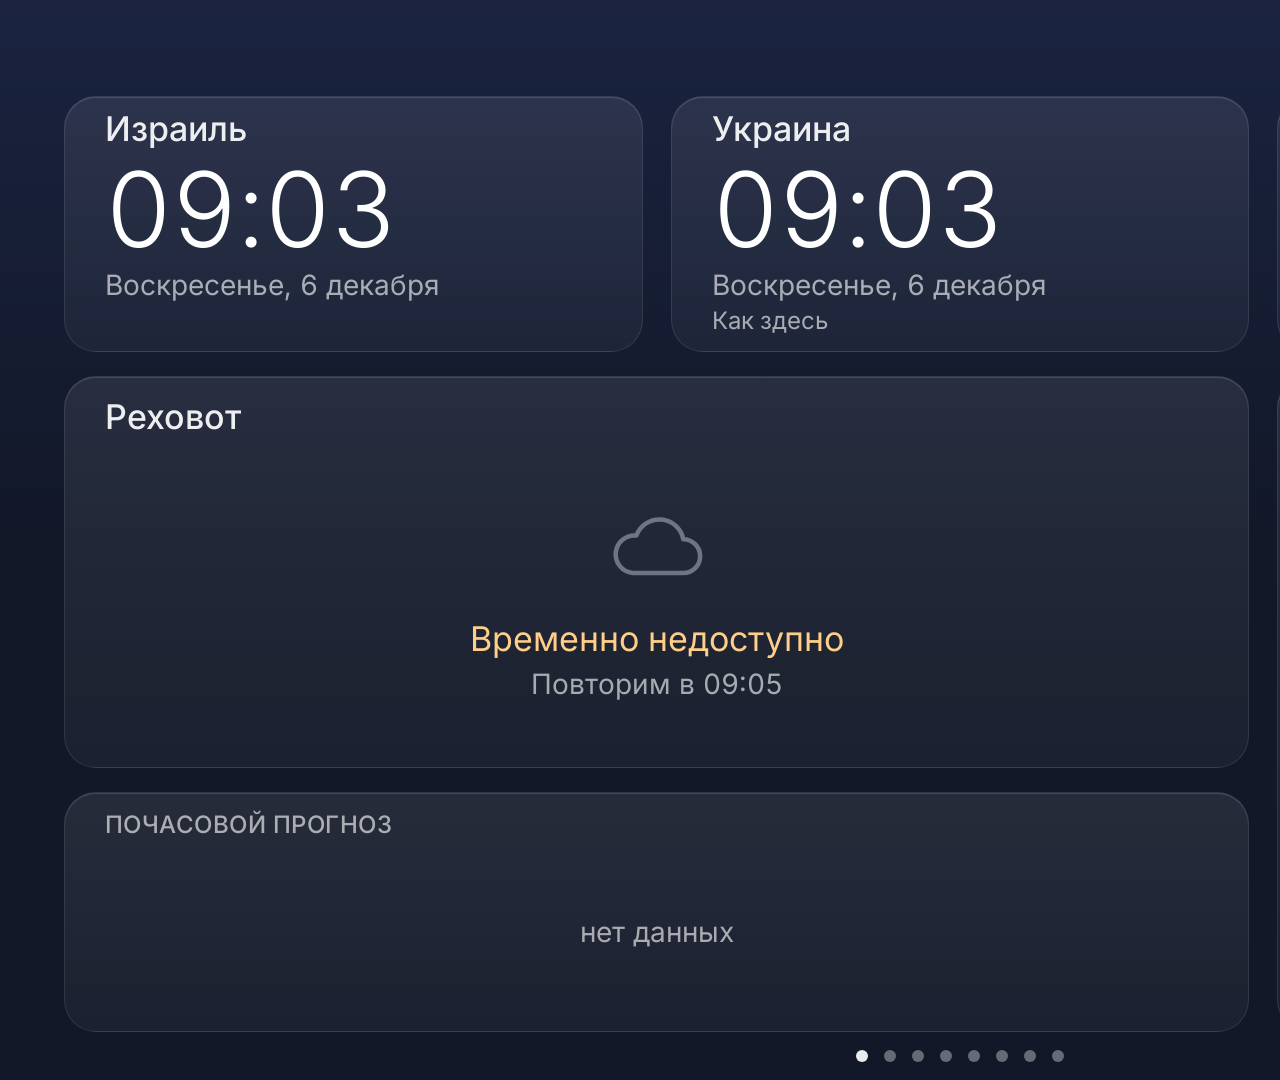
==== commit bad69d93: "Batches 17-18: Israel 7-day weather, graded khamsin colours, status top-right Batch 17: app.js split" ====
--- a/index.html
+++ b/index.html
@@ -1,5 +1,5 @@
 <!DOCTYPE html>
-<html lang="ru">
+<html lang="ru" dir="ltr" class="is-booting">
 <head>
 <meta charset="utf-8">
 <meta name="viewport" content="width=1920, height=1080">
@@ -10,13 +10,13 @@
 <body>
 <div id="stage">
   <section id="screen-main" class="screen is-active">
+    <div id="status" class="status screen-status main-status"></div>
     <section id="clocks" class="clocks"></section>
     <section class="main">
       <div class="col-left">
         <div id="now" class="card now"></div>
         <div class="card hourly-card">
           <div id="hourly" class="hourly"></div>
-          <div id="status" class="status"></div>
         </div>
       </div>
       <div id="daily" class="card daily"></div>
@@ -44,6 +44,7 @@
 <script src="js/i18n.js"></script>
 <script src="js/tz.js"></script>
 <script src="js/html.js"></script>
+<script src="js/view-state.js"></script>
 <script src="js/net.js"></script>
 <script src="js/refresher.js"></script>
 <script src="js/placestore.js"></script>
@@ -75,7 +76,18 @@
 <script src="js/view-alerts.js"></script>
 <script src="js/view-banner.js"></script>
 <script src="js/view-city.js"></script>
+<script src="js/view-toast.js"></script>
 <script src="js/player-behind.js"></script>
+<script src="js/app-env.js"></script>
+<script src="js/home-clock.js"></script>
+<script src="js/app-render-weather.js"></script>
+<script src="js/app-render-feeds.js"></script>
+<script src="js/app-nav.js"></script>
+<script src="js/app-alerts.js"></script>
+<script src="js/app-lang.js"></script>
+<script src="js/app-city.js"></script>
+<script src="js/app-keys.js"></script>
+<script src="js/app-wake.js"></script>
 <script src="js/app.js"></script>
 </body>
 </html>
--- a/css/app.css
+++ b/css/app.css
@@ -3,6 +3,8 @@
  * fonts — flexbox, semi-transparent fills, static font files and -webkit-font-feature-settings instead.
  * Spacing scale: 8 · 16 · 24 · 32 · 40 (card gutter) · 28 (between cards) · 48/64 (page). Radius: 32 (cards).
  * Type: nothing below 24 px; secondary text never below 62 % white (≥ 4.5:1 on the lightest card).
+ * Type: 24 · 28 · 34 · 40 · 52 · 72 · 104 · 136 (labels 24, body 28, titles 34, screen titles 40, figures 52 / 72 / 104 / 136) —
+   the only sizes (D-C2, enforced by tests/build-config.test.js).
  * Palette — one shade per role (D-C1); a role's colour always comes with its word, never alone:
  *   muted   rgba(255, 255, 255, 0.62)  every quiet secondary text and mark (one grouped rule, below)
  *   quiet-strong rgba(255, 255, 255, 0.85)  secondary text that must read at a glance (the closed price, the alert's time and
@@ -57,16 +59,23 @@
 /* The muted role (D-C1): every quiet secondary text and mark, in ONE shade — 62 % white, the legibility floor (≥ 4.5:1 on the
    lightest card). Placed first, so a state class further down (stale, soon, now, khamsin) still overrides it. */
 .alerts-offline, .card-title, .clock-time .approx, .clock-time.is-unknown, .clock-date, .clock-diff,
-.clock-weather.is-stale .clock-temp, .now.is-stale .now-temp, .now-sub, .detail-label, .empty-sub, .hour-label,
-.status, .dust-legend-khamsin, .dust-none, .day-min, .air-label, .air-none,
+.clock-weather.is-stale .clock-temp, .now.is-stale .now-temp, .now-sub, .detail-label, .state-sub, .hour-label,
+.status, .dust-none, .day-min, .air-label, .air-none,
 .air-unit, .air-uv.is-night .air-word, .region-air-label, .sh-date, .sh-tile-date, .sh-tile-in,
 .sh-row-date, .sh-row-in, .sh-read-label, .region-city, .region.is-stale .region-temp, .region-sub,
-.news-col-head .src-name, .news-time, .news-col-empty, .tw-time .unit, .tw.is-stale .tw-time, .tw-time.is-none,
-.tw-km, .tnodata, .tw.is-stale .chip, .al-home-sub, .al-near-places, .al-time, .al-recent-empty,
-.city-sub, .city-alt, .city-hint, .mk-closed, .mk-row.is-stale .mk-price, .mk-row.is-stale .mk-chg,
+.news-col-head .src-name, .news-time, .state.is-loading .state-text, .tw-time .unit, .tw.is-stale .tw-time, .tw-time.is-none,
+.tw-km, .tnodata, .tw.is-stale .chip, .al-home-sub, .al-near-places, .al-time,
+.city-sub, .city-alt, .city-hint, .mk-closed, .mk-state, .mk-row.is-stale .mk-price, .mk-row.is-stale .mk-chg,
 .mk-chg.is-flat, .mk-chg.is-none, .mk-nodata,
 .al-heads .al-time, .al-heads .al-kind, .al-heads .al-areas, .wx-none, .mk-per, .mk-head-sign { color: rgba(255, 255, 255, 0.62); }
 
+/* FIX-BATCH-18 part B / FIX-18B 2–3 (the Hebrew boot shift, CLS 0.38): the stage is not shown while <html> is still
+   .is-booting — App.start applies the language (js/app-lang.js apply) and takes the class off — so a right-to-left page is
+   never painted left to right first. index.html carries the default language's lang and dir, and should a script fail before
+   App.start, the stage still appears after 3 s (the animation), never a blank page. */
+html.is-booting #stage { opacity: 0; -webkit-animation: boot-reveal 0.01s linear 3s forwards; animation: boot-reveal 0.01s linear 3s forwards; }
+@-webkit-keyframes boot-reveal { to { opacity: 1; } }
+@keyframes boot-reveal { to { opacity: 1; } }
 /* The burn-in shift moves this layer; will-change keeps it composited, so a shift repaints nothing. */
 #stage {
   position: absolute; left: 0; top: 0; width: 1920px; height: 1080px;
@@ -114,7 +123,7 @@
   overflow: hidden;
 }
 .card-title {
-  font-size: 26px; font-weight: 500; letter-spacing: 0.02em;
+  font-size: 24px; font-weight: 500; letter-spacing: 0.02em;
   -webkit-font-feature-settings: normal; font-feature-settings: normal;   /* tabular punctuation spaces "7-DAY" apart */
   text-transform: uppercase;
 }
@@ -129,11 +138,14 @@
 .skeleton { border-radius: 12px; background: rgba(255, 255, 255, 0.06); }
 
 /* ---- clocks ----------------------------------------------------------------------------------- */
-/* Vertical budget (984 px inside the page padding): clocks 280 · 24 · current 416 · 24 · hourly 240. Batch 13: the hourly
+/* Vertical budget (984 px inside the page padding): clocks 280 · 24 · current 416 · 24 · hourly 240. FIX-BATCH-18 item 8 (the
+   owner chose option 1, «Сверху справа»): the screen status takes the 48 px strip at the top of the budget, as on every other
+   screen, and the grid moves down 48 px — status 48 · clocks 256 (their vertical padding 24 → 12) · 24 · current 392 (its
+   padding 32/24 → 20/12) · 24 · hourly 240; the 7-day rows 68 → 64. Batch 13: the hourly
    card keeps its 240 px with a dust line under every hour (28 px), taken from its own padding (24/24 → 18/14) and its
    icons (52 + 8 → 44 + 4): 18 · title 31 · 8 · label 29 · 4 · icon 44 · rain 24 · temperature 38 · dust 28 · 14 = 238. */
-.clocks { display: flex; height: 280px; flex: 0 0 280px; }
-.clock { flex: 1 1 0; -webkit-margin-end: 28px; padding: 24px 40px; display: flex; flex-direction: column; }
+.clocks { display: flex; height: 256px; flex: 0 0 256px; margin-top: 48px; }   /* FIX-BATCH-18 item 8: the 48 px above hold the status */
+.clock { flex: 1 1 0; -webkit-margin-end: 28px; padding: 12px 40px; display: flex; flex-direction: column; }
 .clock:last-child { -webkit-margin-end: 0; }
 .clock.is-night { background: linear-gradient(180deg, rgba(150, 160, 255, 0.075) 0%, rgba(255, 255, 255, 0.03) 100%); }
 .clock-head { display: flex; align-items: center; height: 40px; }
@@ -143,10 +155,10 @@
 .clock-time.is-unknown { font-size: 40px; font-weight: 400; line-height: 104px; }
 .clock-date { font-size: 28px; margin-top: 8px; white-space: nowrap; }
 .clock-meta { display: flex; align-items: center; justify-content: space-between; margin-top: auto; min-height: 36px; }
-.clock-diff { font-size: 26px; white-space: nowrap; }
+.clock-diff { font-size: 24px; white-space: nowrap; }
 .clock-weather { display: flex; align-items: center; }
 .clock-weather .icon { width: 40px; height: 40px; -webkit-margin-end: 8px; stroke-width: 4.5; }
-.clock-temp { font-size: 30px; font-weight: 400; color: rgba(255, 255, 255, 0.85); }
+.clock-temp { font-size: 28px; font-weight: 400; color: rgba(255, 255, 255, 0.85); }
 .clock-weather.is-stale .icon { opacity: 0.62; }
 
 /* ---- main area: the daily card is exactly one clock column wide, so the column seams line up ---- */
@@ -155,13 +167,13 @@
 .daily { flex: 0 0 auto; width: calc((100% - 56px) / 3); padding: 32px 40px; }
 
 /* current weather */
-.now { flex: 1 1 auto; padding: 32px 40px 24px; display: flex; flex-direction: column; }
+.now { flex: 1 1 auto; padding: 20px 40px 20px; display: flex; flex-direction: column; }   /* FIX-BATCH-18 item 8: 32/24 → 20/12; FIX-18B 9: the bottom 12 → 20 (the designer: room under the details), taken from the free gap above their divider (15 → 7 px); no card edge moves */
 .now-top { display: flex; justify-content: space-between; }
 .now-main { min-width: 0; }
 .now-place { font-size: 34px; font-weight: 500; color: rgba(255, 255, 255, 0.92); }
 .now-temp, .region-temp { font-size: 136px; font-weight: 300; line-height: 1; text-indent: -6px; }   /* the big figure; text-indent: optical alignment of its digits */
 .now-temp { margin-top: 4px; }
-.now-cond { font-size: 36px; color: rgba(255, 255, 255, 0.9); margin-top: 4px; }
+.now-cond { font-size: 34px; color: rgba(255, 255, 255, 0.9); margin-top: 4px; }
 .now-sub { font-size: 28px; margin-top: 4px; white-space: nowrap; }
 .now-sub span { display: inline-block; }
 .now-sub span + span { -webkit-margin-start: 24px; }
@@ -175,92 +187,112 @@
 .detail .icon g { stroke: rgba(255, 255, 255, 0.85); }                  /* one quiet tint for detail glyphs */
 .detail-text { display: flex; flex-direction: column; }
 .detail-label { font-size: 24px; }
-.detail-value { font-size: 30px; color: rgba(255, 255, 255, 0.92); white-space: nowrap; }
+.detail-value { font-size: 28px; color: rgba(255, 255, 255, 0.92); white-space: nowrap; }
 /* no data yet / unavailable: one calm message in the middle of the card */
-.empty-state { flex: 1 1 auto; display: flex; flex-direction: column; align-items: center; justify-content: center; text-align: center; }
-.empty-state .icon { width: 120px; height: 120px; stroke-width: 2.4; opacity: 0.4; }
-.empty-text { font-size: 34px; color: rgba(255, 255, 255, 0.85); margin-top: 16px; }
-.empty-sub { font-size: 28px; margin-top: 8px; }
+/* The one state block (batch 17, D-A1 / L7: js/view-state.js): loading (muted), failed (amber) with when it is tried again,
+   or a screen's own fact (kind none); centred in whatever holds it. A large card gives it a glyph. */
+.state { flex: 1 1 auto; display: flex; flex-direction: column; align-items: center; justify-content: center; text-align: center; }
+.state .icon { width: 120px; height: 120px; stroke-width: 2.4; opacity: 0.4; }
+.state-text { font-size: 34px; color: rgba(255, 255, 255, 0.85); margin-top: 16px; }
+.state.is-failed .state-text { color: #ffcf8a; }   /* the amber role: a failure, said in words too */
+.state-sub { font-size: 28px; margin-top: 8px; }
+.state-card { flex: 1 1 auto; display: flex; }   /* a screen with nothing to show: one calm card holding the block */
 
 /* hourly strip */
-.hourly-card { flex: 0 0 240px; margin-top: 24px; padding: 18px 40px 14px; }
+.hourly-card { flex: 0 0 240px; margin-top: 24px; padding: 18px 40px 14px; display: flex; flex-direction: column; }
+.hourly { flex: 1 1 auto; display: flex; flex-direction: column; }   /* the card's room below the title: only the failed line uses it */
 .hours { display: flex; justify-content: space-between; margin-top: 8px; }
+.hours.is-none { flex: 1 1 auto; }   /* FIX-17B 7: «нет данных» centred in the card, its height unchanged */
 .hour { display: flex; flex-direction: column; align-items: center; width: 88px; }
 .hour-label { font-size: 24px; white-space: nowrap; }
 .hour.is-now .hour-label { color: #fff; font-weight: 500; }
 .hour .icon { width: 44px; height: 44px; margin-top: 4px; stroke-width: 3.5; }
 .hour-pop { font-size: 24px; color: #8ec5ff; height: 24px; line-height: 24px; }
-.hour-temp { font-size: 32px; color: rgba(255, 255, 255, 0.92); }
-.hour.is-empty .skeleton { width: 64px; height: 104px; margin-top: 4px; }
+.hour-temp { font-size: 34px; line-height: 38px; color: rgba(255, 255, 255, 0.92); }   /* D-C2: 32 → 34, the box pinned at 38 px (the 984 budget) */
+.hour.is-empty .skeleton { width: 64px; height: 106px; margin-top: 4px; }   /* FIX-BATCH-18 part B: as tall as icon 44 · 4 · rain 24 · temperature 38 (was 104: the strip grew 2 px when the data came) */
 .status { position: absolute; right: 40px; top: 24px; font-size: 24px; display: flex; align-items: center; }
 .status-dot { width: 10px; height: 10px; border-radius: 5px; -webkit-margin-end: 8px; background: #8ce6b4; }
 /* stale, or a failure the header says (e.g. both news feeds down): amber */
 .status.is-stale, .status.is-failed { color: #ffcf8a; }
 .status.is-stale .status-dot, .status.is-failed .status-dot { background: #ffcf8a; }
 
-/* ---- Batch 13: the dust forecast. The card title row carries the legend right after the title (the hourly card's inline
-   end is the status line's): «Пыль, мкг/м³» in the dust colour, then the amber pill «хамсин ≥ 100» that explains the amber
-   cells; on a narrow card it wraps under the title, never cut. A cell: the figure in the dust colour; a khamsin: amber on an
-   amber pill; «—» with no value; empty before the first air answer (the room is fixed, so nothing moves); dimmed when
-   stale. Sand for dust, amber (.lv-khamsin) for a khamsin. ---- */
+/* ---- Batch 13 / design C: the dust forecast. Each hour's dust under its temperature (the hourly card's title row carries
+   its «Пыль» label, FIX-17B 1); each day's maximum in the band under the 7-day list (.dust-band below). The screen's one
+   khamsin key, «хамсин ≥ 100», sits on the current card's dust item (.air-dust .dust-legend). A cell: the figure in the dust
+   colour; a khamsin: amber on an amber pill; «—» with no value; empty before the first air answer (the room is fixed, so
+   nothing moves); dimmed when stale. Sand for dust, amber for a khamsin. ---- */
 .card-head { display: flex; flex-wrap: wrap; align-items: baseline; }
 .card-head .card-title { -webkit-margin-end: 32px; }
 .dust-legend { display: flex; align-items: baseline; font-size: 24px; line-height: 26px; white-space: nowrap;
   -webkit-font-feature-settings: normal; font-feature-settings: normal; }   /* words: tabular figures would space them apart */
 .dust-legend-key, .hour-dust, .day-dust { color: #e3cfa6; }
-.dust-legend-khamsin.is-active, .dust-num.is-khamsin { color: #ffb38a; background: rgba(255, 179, 138, 0.16); }
-.dust-num.is-khamsin { border-radius: 13px; padding: 0 2px; }   /* 2 px: «3400» on its pill leaves the 72 px column ~6 px to spare on the TV font (it had 0) */
-/* X4: quiet grey text by default, the amber pill only when the card shows a khamsin cell; the box is the same either way */
-.dust-legend-khamsin { -webkit-margin-start: 16px; padding: 0 10px; border-radius: 13px; }
+/* FIX-18B 13 (the owner: «Чем опаснее, тем краснее»): a khamsin's pill by its grade (js/air.js grade, the EEA PM10 bands):
+   1 amber (100–120) · 2 orange (121–195) · 3 red-orange (196–270) · 4 red (> 270) — a solid fill under dark ink (a tinted pill
+   cannot carry red text at 4.5:1 on this dark glass: measured 2.9–4.3). Ink on fill, measured: 12.1 · 8.6 · 6.7 · 5.1 : 1
+   (tests/browser/khamsin18.test.mjs); the hue steps 45° → 30° → 15° → 0°, so the grades part at 3 m. */
+.dust-num.is-khamsin { color: #141a2e; }
+.dust-num.is-khamsin.kg-1 { background: #ffd27a; }
+.dust-num.is-khamsin.kg-2 { background: #ffa05a; }
+.dust-num.is-khamsin.kg-3 { background: #ff7a59; }
+.dust-num.is-khamsin.kg-4 { background: #f25555; }
+/* FIX-18B 13B: the one legend — the grades on the current card's dust label line, after «Пыль»: four pills (each grade's lower
+   bound in its colour), quiet grey until a khamsin is on screen; sized to fit the 256 px air block in ru, he and uk */
+.dust-legend-scale { display: flex; -webkit-margin-start: 8px; }
+/* FIX-18C K2 (the designer): ONE segmented bar «[100|121|196|271]» — the segments touch, square inside, rounded only at the
+   bar's two ends (mirrored right to left) */
+.dust-legend-scale .dust-num.is-khamsin { padding: 0 8px; border-radius: 0; }
+.dust-legend-scale .dust-num:first-child { border-top-left-radius: 13px; border-bottom-left-radius: 13px; }
+.dust-legend-scale .dust-num:last-child { border-top-right-radius: 13px; border-bottom-right-radius: 13px; }
+[dir="rtl"] .dust-legend-scale .dust-num:first-child { border-radius: 0 13px 13px 0; }
+[dir="rtl"] .dust-legend-scale .dust-num:last-child { border-radius: 13px 0 0 13px; }
+.dust-legend-scale:not(.is-active) .dust-num { color: rgba(255, 255, 255, 0.62); background: rgba(255, 255, 255, 0.06); }
+.dust-num.is-khamsin { border-radius: 13px; padding: 0 6px; }   /* FIX-18C K1 (the designer): real room inside every khamsin pill (was 2 px); «3400» still keeps ≥ 12 px to its neighbour in the hours */
 /* X5: «—» (no value) muted, never the dust colour; 62 % white is the legibility floor (layout test: 4.5:1) */
 .dust-none { display: inline-block; }   /* as tall as its line, like .dust-num */
-/* X3: on the narrow cards the wrapped legend sits 6 px under the title and ends above the dust column (no row-gap on Chromium 47) */
-#daily .dust-legend, .region .dust-legend { margin-top: 6px; -webkit-margin-start: auto; }
 .hour-dust { height: 26px; margin-top: 2px; font-size: 24px; line-height: 26px; white-space: nowrap; }
+.day-dust { font-size: 24px; line-height: 26px; white-space: nowrap; }
 .dust-num { display: inline-block; }
 .hour-dust.is-stale .dust-num, .day-dust.is-stale .dust-num { opacity: 0.72; }
 
-/* 7-day list */
+/* 7-day list (design C, owner 2026-11-02): one line per day — the day · its icon with the chance of rain beside it · the low
+   ─ the range bar ─ the high; the dust is in the band under the list. Row heights are per card (#daily 64 since FIX-BATCH-18 item 8, .region 62). */
 .days { margin-top: 8px; }
-.day { display: flex; align-items: center; height: 77px; border-top: 1px solid rgba(255, 255, 255, 0.07); }   /* 82 → 77 (batch 13, X3): room for the legend line and its 6 px gap */
+.day { display: flex; align-items: center; border-top: 1px solid rgba(255, 255, 255, 0.07); }
 .day:first-child { border-top: 0; }
 .day.is-gap { border-top-color: transparent; }   /* N9: no rule over a row past the data */
-.day-name { width: 136px; font-size: 30px; color: rgba(255, 255, 255, 0.92); white-space: nowrap; }
-/* the icon is centred on the row; the chance of rain hangs below it and never moves it */
-/* the weather icon in the upper part of the slot, the chance of rain on its own line under it — an umbrella and the
-   percentage, never over the icon's drops (the owner: «должно быть понятно»); the row keeps its 77 px (82 before batch 13) */
-.day-icon { position: relative; width: 88px; height: 77px; }
-.day-icon > .icon { position: absolute; left: 22px; top: 4px; width: 44px; height: 44px; stroke-width: 4; }
-.day-icon.is-dry > .icon { top: 16px; }   /* L12: no rain line under it — the icon on the row's centre (77 − 44) / 2 */
-.day-pop { position: absolute; left: 0; right: 0; top: 51px; height: 26px; text-align: center; font-size: 24px; line-height: 26px; color: #8ec5ff; white-space: nowrap;
-  -webkit-font-feature-settings: normal; font-feature-settings: normal; }   /* F1: proportional figures — «☂100%» stays inside its 88 px slot */
+.day-name { flex: 0 0 140px; width: 140px; font-size: 28px; color: rgba(255, 255, 255, 0.92); white-space: nowrap; }
+/* the icon and, beside it, the chance of rain — an umbrella and the percentage (never over the icon's drops: the owner,
+   «должно быть понятно»); 138 px: «☂100%» keeps ≥ 16 px to the low (FIX-17 D2; measured 19.3 px) */
+.day-icon { flex: 0 0 138px; width: 138px; display: flex; align-items: center; -webkit-margin-start: 12px; }
+.day-icon > .icon { flex: 0 0 36px; width: 36px; height: 36px; stroke-width: 4; }
+.day-pop { -webkit-margin-start: 6px; font-size: 24px; line-height: 26px; color: #8ec5ff; white-space: nowrap;
+  -webkit-font-feature-settings: normal; font-feature-settings: normal; }   /* F1: proportional figures */
 .day-pop .icon { display: inline-block; width: 18px; height: 18px; vertical-align: -2px; -webkit-margin-end: 2px; stroke-width: 5; }
 .day-pop .icon g { stroke: #8ec5ff; }
-/* 64 px holds «−9°» and «45°» (53 px): the home cities are Israel's (js/cities.js); 72 → 64 in batch 13 for the dust column */
-.day-min { width: 64px; text-align: end; font-size: 30px; }
-.day-max { width: 64px; text-align: end; font-size: 30px; color: rgba(255, 255, 255, 0.95); }
-.day-dust { flex: 0 0 72px; width: 72px; -webkit-margin-start: 14px; text-align: end; font-size: 24px; line-height: 26px; white-space: nowrap; }   /* X1: «3400» on its pill: 68 px; 14 px from the high */
-.range { position: relative; flex: 1 1 auto; height: 16px; -webkit-margin-start: 10px; -webkit-margin-end: 6px; }
+/* 56 px holds «−9°» and «45°» (53 px): the home cities are Israel's (js/cities.js) */
+.day-min { width: 56px; text-align: end; font-size: 28px; }
+.day-max { width: 56px; text-align: end; font-size: 28px; color: rgba(255, 255, 255, 0.95); }
+.range { position: relative; flex: 1 1 auto; height: 16px; -webkit-margin-start: 16px; -webkit-margin-end: 16px; }   /* the row gap: 16 px (owner, 2026-11-03: design C) */
 .range:before { content: ""; position: absolute; left: 0; right: 0; top: 4px; height: 8px; border-radius: 4px; background: rgba(255, 255, 255, 0.1); }
 /* each fill shows its slice of one week-wide gradient (background-size / -position set per bar) */
 .range-fill { position: absolute; top: 4px; height: 8px; border-radius: 4px; background-repeat: no-repeat;
   background-image: linear-gradient(90deg, #8fd0ff 0%, #b9e6c9 50%, #ffcf8a 100%); }
 .range-dot { position: absolute; top: 0; width: 16px; height: 16px; border-radius: 8px; background: #fff; border: 3px solid #1c2440; }
 .day.is-empty .skeleton { flex: 1 1 auto; height: 24px; }
-/* L5: no weather and the last try failed: one quiet line in the strip and in the list (the current card says when it is
-   tried again); a cell beyond the data is an empty slot of its own size, no placeholder */
-.wx-none { flex: 1 1 auto; padding-top: 48px; text-align: center; font-size: 28px; }
+/* L5: no weather and the last try failed: one quiet line in the strip and in the list, centred in its room (the current
+   card says when it is tried again; FIX-17B 7: the room is the card's, so its height never changes) */
+.wx-none { flex: 1 1 auto; display: flex; align-items: center; justify-content: center; text-align: center; font-size: 28px; }
 
 /* ---- Batch 12. The air & UV block in the "now" card: in the free gap between the place's text and the big icon, no
    glyphs; a label, then the figure and the level word (atomic, a line wraps only between them); the dust line only
    when the dust is high. .now-top keeps its height. Level colours are soft and always come with the word. ---- */
-.now-air { flex: 0 0 256px; width: 256px; -webkit-margin-start: auto; -webkit-margin-end: 32px; display: flex; flex-direction: column; justify-content: flex-start; }   /* fixed and top-aligned: the dust line moves nothing */
+.now-air { flex: 0 0 288px; width: 288px; -webkit-margin-start: auto; -webkit-margin-end: 0; display: flex; flex-direction: column; justify-content: flex-start; }   /* fixed and top-aligned: the dust line moves nothing. FIX-18C K2: 256 + its 32 px end margin → 288 and 0 (the left edge, and the icon, stay where they were): room for the segmented legend */
 .air-item + .air-item { margin-top: 20px; }
 .air-label { height: 30px; font-size: 24px; line-height: 30px; white-space: nowrap;
   -webkit-font-feature-settings: normal; font-feature-settings: normal; }   /* words: tabular figures would space «УФ-индекс» apart */
 .air-value { height: 38px; font-size: 24px; line-height: 38px; white-space: nowrap; }
 .air-num, .air-word, .air-none { display: inline-block; white-space: nowrap; }
-.air-num { font-size: 30px; color: rgba(255, 255, 255, 0.92); -webkit-margin-end: 4px; }
+.air-num { font-size: 28px; color: rgba(255, 255, 255, 0.92); -webkit-margin-end: 4px; }
 /* the figure and its words on one baseline, each box only as tall as its text, so the line stays inside its 38 px */
 .air-num { line-height: 34px; }
 .air-word, .air-unit, .air-none { line-height: 28px; }
@@ -269,7 +301,6 @@
    nothing moves; the unit in the label's quiet grey */
 .air-item { height: 68px; }   /* label 30 + value 38, fixed: the dust item takes the same room with or without a value */
 .air-unit { display: inline-block; white-space: nowrap; }
-.lv-khamsin { color: #ffb38a; }
 .now.is-stale .air-uv .air-num, .now.is-stale .air-uv .air-word, .now-air.is-stale .air-aq .air-num,
 .now-air.is-stale .air-aq .air-word, .now-air.is-stale .air-dust .air-num, .now-air.is-stale .air-dust .air-word { opacity: 0.72; }
 .lv-low, .lv-good { color: #8ce6b4; }
@@ -303,7 +334,7 @@
 .sh-tiles { flex: 0 0 auto; display: flex; margin-top: 16px; }   /* the tiles fit their content; the free space goes above the rule */
 .sh-tile { flex: 1 1 0; min-width: 0; display: flex; flex-direction: column; justify-content: flex-start; padding: 36px 40px; border-radius: 24px; background: rgba(255, 255, 255, 0.045); }
 .sh-tile + .sh-tile { -webkit-margin-start: 28px; }
-.sh-tile-head { display: flex; align-items: center; font-size: 30px; font-weight: 500; color: rgba(255, 255, 255, 0.92); white-space: nowrap; }
+.sh-tile-head { display: flex; align-items: center; font-size: 28px; font-weight: 500; color: rgba(255, 255, 255, 0.92); white-space: nowrap; }
 .sh-tile-head .icon { width: 44px; height: 44px; -webkit-margin-end: 12px; stroke-width: 3.5; }
 .sh-tile-head .ic-candles, .sh-calm-line .ic-havdalah, .sh-tile-head .ic-havdalah { stroke: #ffd58f; }
 .sh-tile-date { margin-top: 12px; font-size: 28px; line-height: 34px; min-height: 34px; white-space: nowrap; }
@@ -322,23 +353,23 @@
 /* Shabbat or a yom tov is in: a warm, calm card; the words say it, the tint only accompanies them */
 .sh-week.is-calm { background: linear-gradient(180deg, rgba(255, 200, 140, 0.11) 0%, rgba(255, 255, 255, 0.04) 100%); }
 .sh-calm { flex: 1 1 auto; display: flex; flex-direction: column; align-items: center; justify-content: center; text-align: center; }
-.sh-calm-greet { font-size: 96px; font-weight: 300; line-height: 1.1; color: #ffe2b8; }
-.sh-calm-name { margin-top: 16px; font-size: 36px; color: rgba(255, 255, 255, 0.9); }
-.sh-calm-line { display: flex; align-items: center; margin-top: 32px; font-size: 30px; color: rgba(255, 255, 255, 0.85); white-space: nowrap; }
+.sh-calm-greet { font-size: 104px; font-weight: 300; line-height: 1.1; color: #ffe2b8; }
+.sh-calm-name { margin-top: 16px; font-size: 34px; color: rgba(255, 255, 255, 0.9); }
+.sh-calm-line { display: flex; align-items: center; margin-top: 32px; font-size: 28px; line-height: 40px; color: rgba(255, 255, 255, 0.85); white-space: nowrap; }   /* D-C2: the line box pinned — the bold time's glyphs stay inside it at 28 px */
 .sh-calm-time { font-weight: 500; color: rgba(255, 255, 255, 0.95); }
 .sh-calm-line .icon { width: 40px; height: 40px; -webkit-margin-end: 12px; stroke-width: 3.5; }
 /* card C: six rows on one pitch, from the top; a name may take two lines, the date and the count one */
 .sh-rows { display: flex; flex-direction: column; margin-top: 8px; }
+.sh-rows.is-state { flex: 1 1 auto; }   /* FIX-17B 6: the failed block centred in the card, like the week card's */
 .sh-row { flex: 0 0 128px; height: 128px; display: flex; flex-direction: column; justify-content: center; border-top: 1px solid rgba(255, 255, 255, 0.07); }
 .sh-row:first-child { border-top: 0; }
 .sh-row:empty { border-top-color: transparent; }
-.sh-row-name { font-size: 32px; font-weight: 500; line-height: 40px; color: rgba(255, 255, 255, 0.92); }
-.sh-row-sub { display: flex; justify-content: space-between; margin-top: 6px; font-size: 26px; line-height: 32px; white-space: nowrap; }
+.sh-row-name { font-size: 34px; font-weight: 500; line-height: 40px; color: rgba(255, 255, 255, 0.92); }
+.sh-row-sub { display: flex; justify-content: space-between; margin-top: 6px; font-size: 24px; line-height: 32px; white-space: nowrap; }
 .sh-row-in { -webkit-padding-start: 16px; }
 .sh-row-in.is-ongoing { color: #8ce6b4; }
 .sh-row-name .icon { display: inline-block; width: 32px; height: 32px; vertical-align: -5px; -webkit-margin-end: 10px; stroke-width: 4; }   /* a fast: its glyph */
 .sh-row.is-empty { justify-content: center; }
-.sh-list-failed { margin-top: 24px; font-size: 28px; line-height: 34px; color: #ffcf8a; }   /* L6: the calendar failed — said, never a blank card */
 /* The weekly reading (card A, the band between the Hebrew date and the rule): every value under its own label.
    Worst case, a note above and a reference on two lines: 52 + 8 + 148 = 208 of the 220 px band. */
 .sh-ref-part { white-space: nowrap; }
@@ -348,8 +379,8 @@
 .sh-read-row > .sh-read-item { flex: 0 1 auto; max-width: 50%; -webkit-padding-end: 64px; }
 .sh-read-col { flex: 1 1 0; min-width: 0; }
 .sh-read-extra { margin-top: 8px; }
-.sh-read-label { font-size: 26px; line-height: 32px; }
-.sh-read-name { font-size: 36px; line-height: 44px; font-weight: 500; color: rgba(255, 255, 255, 0.95); }
+.sh-read-label { font-size: 24px; line-height: 32px; }
+.sh-read-name { font-size: 34px; line-height: 44px; font-weight: 500; color: rgba(255, 255, 255, 0.95); }
 .sh-read-ref, .sh-read-value { font-size: 28px; line-height: 36px; color: rgba(255, 255, 255, 0.85); }
 
 /* ---- News, Traffic and the alert are mostly words: proportional figures (tabular ones space out hyphens, as in
@@ -363,16 +394,17 @@
 .region:last-child { -webkit-margin-end: 0; }
 .region-head { display: flex; align-items: baseline; white-space: nowrap; -webkit-font-feature-settings: normal; font-feature-settings: normal; }   /* words: no spaced hyphens */
 .region-name { font-size: 34px; font-weight: 500; color: rgba(255, 255, 255, 0.92); }
-.region-city { -webkit-margin-start: 16px; font-size: 26px; }
+.region-city { -webkit-margin-start: 16px; font-size: 24px; }
 .region-now { display: flex; justify-content: space-between; align-items: center; margin-top: 8px; }
 .region-temp { margin-top: 8px; }   /* the main card's figure (.now-temp) */
-.region-cond { margin-top: 8px; font-size: 34px; color: rgba(255, 255, 255, 0.9); white-space: nowrap; }   /* its own line: «Преимущественно ясно» never meets the icon */
 .region-icon .icon { width: 168px; height: 168px; stroke-width: 1.7; }
-.region-sub { margin-top: 8px; height: 68px; font-size: 28px; line-height: 34px; }   /* L10: two lines in every language (feels-like, wind) */
-.region-part { white-space: nowrap; }   /* «Вітер 14 км/год» whole, a line of its own */
+.region-sub { margin-top: 8px; height: 34px; display: flex; align-items: center; font-size: 28px; line-height: 34px; white-space: nowrap; }   /* batch 18: ONE line, no words: feels-like and the wind, each with its icon */
+.region-part { display: flex; align-items: center; white-space: nowrap; }   /* «14 км/год» whole */
+.region-part + .region-part { -webkit-margin-start: 32px; }
+.region-sub .icon { flex: 0 0 32px; width: 32px; height: 32px; -webkit-margin-end: 8px; stroke-width: 4.5; }   /* the value's label */
+.region-sub .icon g { stroke: rgba(255, 255, 255, 0.85); }
 /* the days fill the rest of the card, rows spread evenly: no empty band at the bottom */
-.region .card-head { margin-top: 24px; }   /* 32 → 24 (batch 13): the legend's line; Ukrainian's two-line sub line still leaves the 5 days their room */
-.region .days { margin-top: 8px; flex: 1 1 auto; display: flex; flex-direction: column; justify-content: space-between; }
+.region .days { margin-top: 16px; flex: 1 1 auto; display: flex; flex-direction: column; justify-content: space-between; }
 
 /* ---- News and Traffic share a header: the screen's name on the left, its status line on the right ------- */
 /* The header reserves two lines (72 px): the title and the status line share the first 48 px, the traffic note has the
@@ -380,6 +412,11 @@
 .screen-head { display: flex; align-items: flex-start; justify-content: space-between; height: 72px; flex: 0 0 72px; padding: 0 41px; }
 .screen-title { margin: 0; height: 48px; line-height: 48px; font-size: 40px; font-weight: 500; color: rgba(255, 255, 255, 0.92); letter-spacing: -0.005em; }
 .status.screen-status { position: static; height: 48px; }
+/* batch 18 (the owner: «так же, как и везде»): the main screen's weather status is its screen status — the same component,
+   size and side as on every other screen (its end edge on the header's 41 px inset). FIX-BATCH-18 item 8, owner chose option 1
+   («Сверху справа»): at the top of the screen, inside the same safe margin as every other screen's status (y 48–96), the
+   clocks moved down under it */
+.status.main-status { position: absolute; top: 0; right: 41px; }
 .head-side { display: flex; flex-direction: column; align-items: flex-end; }   /* the status line, and under it the note */
 .status-note { display: none; font-size: 24px; line-height: 24px; color: #ffcf8a; white-space: nowrap; }
 .status-note.is-on { display: block; }
@@ -405,11 +442,8 @@
 /* Three lines at most (the owner, 2026-11-02: «3 строки»), always three lines tall: no measuring, and row n lines up across
    the columns; a longer headline ends with an ellipsis (on the left in Hebrew). N1: 3 × 38 = 114 px at 30 px, from the
    row's top (4 + 24 + 3 + 114 = 145 of its 162 px), so at least 16 px stay under the third line. */
-.news-title { margin-top: 3px; height: 114px; overflow: hidden; font-size: 30px; line-height: 38px; color: rgba(255, 255, 255, 0.92);
+.news-title { margin-top: 3px; height: 114px; overflow: hidden; font-size: 28px; line-height: 38px; color: rgba(255, 255, 255, 0.92);
   display: -webkit-box; -webkit-box-orient: vertical; -webkit-line-clamp: 3; }
-.news-col-empty { flex: 1 1 auto; display: flex; align-items: center; justify-content: center; font-size: 28px; }
-.news-col-empty.is-failed { color: #ffcf8a; }   /* a failure, amber like .news-col-state — never a neutral "no data" */
-.news-empty, .traffic-empty { flex: 1 1 auto; display: flex; }
 
 /* ---- Traffic: two columns of five widgets (routes «Города», «Рядом»; the main roads are on the map screen), one
    rhythm: 28 px between widgets and between the columns. Every widget has the same three rows — name + chip, time +
@@ -424,7 +458,7 @@
 .tw-name { min-width: 0; font-size: 28px; font-weight: 500; color: rgba(255, 255, 255, 0.92); white-space: nowrap; }
 .tw-mid { display: flex; justify-content: space-between; align-items: baseline; }
 .tw-time { font-size: 52px; font-weight: 300; line-height: 1; white-space: nowrap; letter-spacing: -0.01em; }
-.tw-time .unit { font-size: 30px; }   /* "38 мин": the figure leads */
+.tw-time .unit { font-size: 28px; }   /* "38 мин": the figure leads */
 .tw-km, .tnodata { font-size: 24px; white-space: nowrap; }
 .chip { flex: 0 0 auto; -webkit-margin-start: 12px; padding: 2px 12px; border-radius: 18px; font-size: 24px; font-weight: 500; white-space: nowrap; }
 .chip.lv-ok { color: #8ce6b4; background: rgba(140, 230, 180, 0.13); }
@@ -458,15 +492,13 @@
 .map-key-line.lv-ok { background: #2f8a5a; }
 .map-key-line.lv-slow { background: #c27a2c; }
 .map-key-line.lv-jam { background: #c23434; }
+.map-state { display: none; }
+.map-state.is-on { position: absolute; left: 0; right: 0; top: 0; bottom: 0; display: flex; }   /* the state block over the map until the first image */
 .map-card.no-image .map-home, .map-card.no-image .map-home-name, .map-card.no-image .map-attribution, .map-card.no-image .map-key { visibility: hidden; }
 /* the attribution Mapbox requires, small and quiet in the corner over the sea (bottom-left in every language: Jerusalem's
    label sits in the bottom-right corner) */
 .map-attribution { position: absolute; left: 24px; bottom: 16px; padding: 4px 12px; border-radius: 12px; background: rgba(14, 20, 36, 0.7);
   font-size: 24px; color: rgba(255, 255, 255, 0.85); direction: ltr; white-space: nowrap; }
-.map-note { display: none; }
-.map-note.is-on { position: absolute; left: 0; right: 0; top: 50%; margin-top: -32px; display: flex; justify-content: center; }
-.map-note-text { padding: 12px 32px; border-radius: 32px; background: rgba(14, 20, 36, 0.82); font-size: 32px; color: rgba(255, 255, 255, 0.85); }
-.map-empty { flex: 1 1 auto; display: flex; }
 
 /* ---- The alert at home: the Alerts screen becomes it, filling the screen, deep red and calm; a slow pulse of light
    (opacity only). `inherit`, never `visible`: on a hidden screen the layer stays hidden with it. ------------------ */
@@ -487,17 +519,17 @@
 .alert-body .ic-warning { stroke: #ffd9d5; }
 .alert-kind { margin-top: 32px; font-size: 104px; font-weight: 500; line-height: 1.1; letter-spacing: -0.015em; color: #fff; }
 .alert-orig { margin-top: 16px; font-size: 40px; line-height: 48px; color: rgba(255, 255, 255, 0.85); }   /* a sub-line of the title: the 16 px of .alert-since under .alert-areas; its own right-to-left block (js/view-alert.js) */
-.alert-areas { margin-top: 32px; font-size: 64px; color: #ffe6e3; line-height: 1.2; }
-.alert-areas.is-many { font-size: 48px; }
+.alert-areas { margin-top: 32px; font-size: 72px; color: #ffe6e3; line-height: 1.2; }
+.alert-areas.is-many { font-size: 52px; }
 .alert-area { display: inline-block; white-space: nowrap; }   /* a name never breaks at its hyphen; lines break between names */
-.alert-since { margin-top: 16px; font-size: 36px; color: rgba(255, 255, 255, 0.85); }
+.alert-since { margin-top: 16px; font-size: 34px; color: rgba(255, 255, 255, 0.85); }
 /* The feed lost while the alert is up: said inside the alert, in warm amber (about 8:1 on the deep red). */
-.alert-offline { display: flex; align-items: center; justify-content: center; margin-top: 16px; font-size: 32px; color: #ffcf8a; }
+.alert-offline { display: flex; align-items: center; justify-content: center; margin-top: 16px; font-size: 34px; color: #ffcf8a; }
 .alert-offline .offline-dot { width: 14px; height: 14px; border-radius: 7px; -webkit-margin-end: 12px; border: 2px solid #ffcf8a; }
 .alert-instr { margin-top: 48px; padding: 16px 40px; border-radius: 40px; font-size: 40px; line-height: 48px; color: #fff; background: rgba(255, 255, 255, 0.1); }
 /* The owner's preview (the blue key): the same alert under a white band that cannot be mistaken for the alert. */
 .alert-preview { position: absolute; left: 0; right: 0; top: 0; height: 104px; z-index: 1; display: flex; align-items: center; justify-content: center;
-  font-size: 44px; font-weight: 500; color: #5a111b; background: #fff; }
+  font-size: 40px; font-weight: 500; color: #5a111b; background: #fff; }
 .alert.is-preview .alert-body { top: 104px; }
 
 /* ---- The home-alert line: while an alert at home is up, every screen but the Alerts screen (the alert itself)
@@ -524,7 +556,7 @@
 .al-home .ic-warning { stroke: #ff9a8c; }
 .al-home.is-offline .ic-warning { stroke: #ffcf8a; }
 .al-home.is-alert { background: linear-gradient(180deg, rgba(200, 40, 52, 0.42) 0%, rgba(120, 20, 30, 0.32) 100%); }
-.al-home-main { margin-top: 24px; font-size: 64px; font-weight: 500; line-height: 1.15; color: #fff; }
+.al-home-main { margin-top: 24px; font-size: 72px; font-weight: 500; line-height: 1.15; color: #fff; }
 .al-home.is-offline .al-home-main { font-size: 40px; color: #ffcf8a; }
 .al-home-place { margin-top: 16px; font-size: 40px; color: rgba(255, 255, 255, 0.85); }
 .al-home-sub { margin-top: 16px; font-size: 28px; }
@@ -542,13 +574,11 @@
 .al-heads + .al-row { border-top: 0; }
 .al-time { flex: 0 0 200px; font-size: 28px; white-space: nowrap;
   -webkit-font-feature-settings: "tnum" 1; font-feature-settings: "tnum" 1; }
-.al-kind { flex: 0 0 360px; -webkit-padding-end: 24px; font-size: 30px; font-weight: 500; line-height: 38px; color: rgba(255, 255, 255, 0.92); }
+.al-kind { flex: 0 0 360px; -webkit-padding-end: 24px; font-size: 28px; font-weight: 500; line-height: 38px; color: rgba(255, 255, 255, 0.92); }
 .al-areas { flex: 1 1 auto; min-width: 0; font-size: 28px; line-height: 38px; color: rgba(255, 255, 255, 0.85); }
 /* Untranslated Hebrew in a left-to-right row: read right to left, but lined up with its column's left edge. */
 html[dir="ltr"] .al-kind[dir="rtl"], html[dir="ltr"] .al-areas[dir="rtl"] { text-align: left; }
 .al-name { white-space: nowrap; }   /* a place name never breaks at its hyphen */
-.al-recent-empty { flex: 1 1 auto; display: flex; align-items: center; justify-content: center; text-align: center; font-size: 32px; }
-.al-recent-empty.is-failed { color: #ffcf8a; }
 
 /* ---- The language toast: the new language's name in its own words, a moment in the lower middle, then gone ---- */
 .toast { position: fixed; left: 50%; bottom: 120px; z-index: 20; width: 480px; margin-left: -240px; padding: 20px 0; border-radius: 40px;
@@ -568,7 +598,7 @@
   -webkit-transform: translateY(16px); transform: translateY(16px); -webkit-transition: -webkit-transform 0.22s ease-out; transition: transform 0.22s ease-out;
   -webkit-font-feature-settings: normal; font-feature-settings: normal; }
 .city.is-on .city-sheet { -webkit-transform: none; transform: none; }
-.city-title { font-size: 48px; line-height: 56px; font-weight: 500; color: #fff; }
+.city-title { font-size: 52px; line-height: 56px; font-weight: 500; color: #fff; }
 .city-sub { margin-top: 8px; font-size: 28px; line-height: 36px; }
 .city-window { position: relative; height: 648px; margin-top: 24px; overflow: hidden; }   /* 9 rows of 72 px */
 .city-list { will-change: transform; }
@@ -581,7 +611,7 @@
   -webkit-transform: rotate(45deg); transform: rotate(45deg); }
 html[dir="rtl"] .city-check { margin-left: 8px; }
 .city-badge { position: absolute; top: 276px; width: 96px; height: 96px; border-radius: 48px; display: flex; align-items: center; justify-content: center;
-  font-size: 48px; font-weight: 500; color: #fff; background: rgba(255, 255, 255, 0.22); opacity: 0;
+  font-size: 52px; font-weight: 500; color: #fff; background: rgba(255, 255, 255, 0.22); opacity: 0;
   -webkit-transition: opacity 0.2s ease; transition: opacity 0.2s ease; left: 50%; margin-left: -48px; }
 .city-badge.is-on { opacity: 1; }
 .city-msg { display: none; margin-top: 16px; font-size: 28px; color: #ffcf8a; text-align: center; }
@@ -593,8 +623,9 @@
    last card's gutter, so no nth-child rule depends on the count. The lines share the height (align-content: stretch).
    The head as on the News / Israel screens (26 px top padding, a 46 px head, a 34 px title). A row: the name, the price
    (right-aligned, one decimal column per card), the sign in a cell of its own, the change. Six rows per card on ONE
-   pitch, 58 px: the card is 440 px tall = 1 border + 26 top + 46 head + 6 × 58 + 18 bottom + 1 border (name 28 · price
-   30 · change 26 px, as on the other screens). ---- */
+   pitch, 58 px: the card's content needs 440 px = 1 border + 26 top + 46 head + 6 × 58 + 18 bottom + 1 border (name 28 · price
+   30 · change 26 px, as on the other screens); the two lines stretch to share the body, so a card measures 442 px at
+   1920×1080 (N4, measured 2026-11-03). ---- */
 .mk-body { flex-wrap: wrap; align-content: stretch; -webkit-margin-end: -28px; margin-bottom: -28px; }
 .mk-card { width: calc(100% / 3 - 28px); -webkit-margin-end: 28px; margin-bottom: 28px; padding: 26px 40px 18px; display: flex; flex-direction: column;
   -webkit-font-feature-settings: normal; font-feature-settings: normal; }
@@ -617,7 +648,7 @@
 /* «закрыто» / «частично закрыто»: only in the card's head, at its end, one line; never inside a row */
 .mk-closed { -webkit-margin-start: auto; -webkit-padding-start: 16px; font-size: 24px; white-space: nowrap; }
 /* a card with no price at all: said once, amber like every failure the app says, in its head */
-.mk-failed { -webkit-margin-start: auto; -webkit-padding-start: 16px; font-size: 24px; color: #ffcf8a; white-space: nowrap; }
+.mk-state { -webkit-margin-start: auto; -webkit-padding-start: 16px; font-size: 24px; white-space: nowrap; }   /* a card with no price: «нет данных», muted (a part, not an alarm) */
 .mk-price, .mk-pct { -webkit-font-feature-settings: "tnum" 1; font-feature-settings: "tnum" 1; white-space: nowrap; }
 /* the price column: one width per card (B6) — its widest price in any language, measured 2026-11-02 on the recorded and
    the live quotes — so he / ru / uk match; a cell only grows (a «нет данных» row may widen it), never cuts. Set by a
@@ -626,7 +657,7 @@
 .mk-price:before { content: ''; display: block; height: 0; }
 /* direction ltr: a figure is left to right in every language, and its trailing figure-space padding stays at its right
    (in a right-to-left cell the bidi algorithm would move trailing spaces to the left of the number) */
-.mk-price { -webkit-padding-start: 16px; direction: ltr; text-align: right; font-size: 30px; color: rgba(255, 255, 255, 0.92); }
+.mk-price { -webkit-padding-start: 16px; direction: ltr; text-align: right; font-size: 28px; color: rgba(255, 255, 255, 0.92); }
 /* FIX-11B-B1b: the number AND its sign box, widest in any language (measured on the recorded and the live quotes) */
 #mk-fx .mk-price:before { width: 160px; }
 #mk-us .mk-price:before { width: 140px; }
@@ -644,7 +675,7 @@
 /* the change: its own column at the end (a fixed width: Chromium 47 ignores min-width on a table cell); soft
    Apple-like colours, never neon; a fixed 22 px arrow slot and a fixed-width figure, so every «%» ends on one line */
 .mk-chg { width: 140px; -webkit-padding-start: 8px;   /* 8: the sign box already ends 3–9 px after the sign */
-  text-align: end; font-size: 26px; white-space: nowrap; }
+  text-align: end; font-size: 24px; white-space: nowrap; }
 #mk-indices .mk-chg { -webkit-padding-start: 16px; }   /* no sign box after a level in points: the full gap before the arrow */
 #mk-commodities .mk-chg { -webkit-padding-start: 10px; }   /* N2: no sign box in its rows (the $ is in the head): 10 px clear of the arrow, the rest for the unit */
 .mk-pct { display: inline-block; min-width: 118px; text-align: right; }   /* + the 22 px arrow slot = the cell's 140 px: «+12,34%» never moves the arrow */
@@ -658,7 +689,7 @@
 .mk-chg.is-down .mk-arrow { border-top-color: #ff9a8c; }
 .mk-row.is-stale .mk-chg.is-up .mk-arrow { border-bottom-color: rgba(255, 255, 255, 0.62); }
 .mk-row.is-stale .mk-chg.is-down .mk-arrow { border-top-color: rgba(255, 255, 255, 0.62); }
-.mk-nodata { -webkit-padding-start: 16px; text-align: right; font-size: 26px; white-space: nowrap; }
+.mk-nodata { -webkit-padding-start: 16px; text-align: right; font-size: 24px; white-space: nowrap; }
 /* before the first data: the same six slots, as plain rows */
 .mk-card.is-empty .mk-rows { display: block; }
 .mk-row.is-empty { display: flex; align-items: center; height: 58px; }
@@ -669,9 +700,36 @@
    mirror by themselves; here only what is placed by left / right or drawn from the left. Figures stay left to right
    (js/i18n.js ltr()). The page dots and ◀ ▶ stay physical (index.html: the dots are dir="ltr"). ---- */
 [dir="rtl"] .status { right: auto; left: 40px; }
+[dir="rtl"] .status.main-status { right: auto; left: 41px; }
 [dir="rtl"] .corner { left: 64px; right: 1024px; }
 [dir="rtl"] .clock-time { direction: ltr; text-align: right; }   /* "≈" before the time, as in every language */
 [dir="rtl"] .now-temp, [dir="rtl"] .region-temp { text-indent: 0; }
 /* a range bar and a time bar fill from the right: the coldest end next to the low temperature, the trip from the start */
 [dir="rtl"] .range, [dir="rtl"] .tbar { -webkit-transform: scaleX(-1); transform: scaleX(-1); }
 
+
+/* ==== Design C (owner, 2026-11-02 — one legend + design C): the dust band under the 7-day list — its label, then one cell
+   per day: the short day over that day's maximum. D17-6: on the main card (7 cells) the label has its own line; batch 18
+   (FIX-BATCH-18 item 4): an Israel card has 7 cells too, so its label takes its own line as well (inline it left 8.8 px
+   between «Сьог.» and its neighbour; owner's minimum 16). ==== */
+#daily, .region { display: flex; flex-direction: column; }
+#daily .days, .region .days { flex: 1 1 auto; min-height: 0; display: flex; flex-direction: column; justify-content: space-between; }
+#daily .day { height: 64px; }   /* FIX-BATCH-18 item 8: 68 → 64 (the grid moved down 48 px) */
+.region .day { height: 62px; }
+.region .day-pop { line-height: 24px; }
+.dust-band { display: flex; align-items: flex-end; margin-top: 12px; padding-top: 14px; border-top: 1px solid rgba(255, 255, 255, 0.12); }
+.region .dust-band { margin-top: 8px; padding-top: 10px; }
+#daily .dust-band, .region .dust-band { flex-wrap: wrap; }
+.band-label { flex: 0 0 auto; -webkit-margin-end: 16px; font-size: 24px; line-height: 26px; color: #e3cfa6; white-space: nowrap; }
+#daily .band-label, .region .band-label { flex: 0 0 100%; margin-bottom: 4px; }
+.band-cells { flex: 1 1 auto; display: flex; margin: 0 -20px; }   /* FIX-18C K1: the cells reach 20 px into the card's 40 px padding each side (70 → 75.7 px), so «3,4к» pills on their 5 px padding keep ≥ 12 px apart */
+.band-cell { flex: 1 1 0; text-align: center; }
+.band-cell:first-child { flex-grow: 1.1; }   /* D3: today's label («Сьог.») is the widest: a fixed larger share, never content-sized (nothing moves when the air lands) */
+.band-day { min-height: 26px; font-size: 24px; line-height: 26px; color: rgba(255, 255, 255, 0.62); white-space: nowrap; }
+.band-cell .day-dust { min-height: 26px; margin-top: 6px; text-align: center; }   /* D1: an empty slot keeps its line, so nothing moves when the air lands */
+.band-cell .dust-num.is-khamsin { padding: 0 5px; -webkit-font-feature-settings: normal; font-feature-settings: normal; }   /* FIX-18C K1: 5 px inside (was 1); proportional figures so «1,5к» and its neighbours keep ≥ 12 px between pills in a 75.7 px cell (.band-cells) */
+/* the hourly card's own «Пыль» label, on its title row after the title (FIX-17B 1: every value has its label) */
+.card-head .band-label { -webkit-margin-end: 0; }
+/* the one legend: «Пыль» in the dust colour, the khamsin grades beside it (FIX-18B 13B), in the current card's dust item */
+.air-dust .dust-legend { display: flex; align-items: center; font-size: 24px; line-height: 30px; }
+.air-dust .air-num:not(.is-khamsin) { color: #e3cfa6; }   /* FIX-18B 7: an ordinary reading in the dust colour; a khamsin keeps its grade's pill colour */
